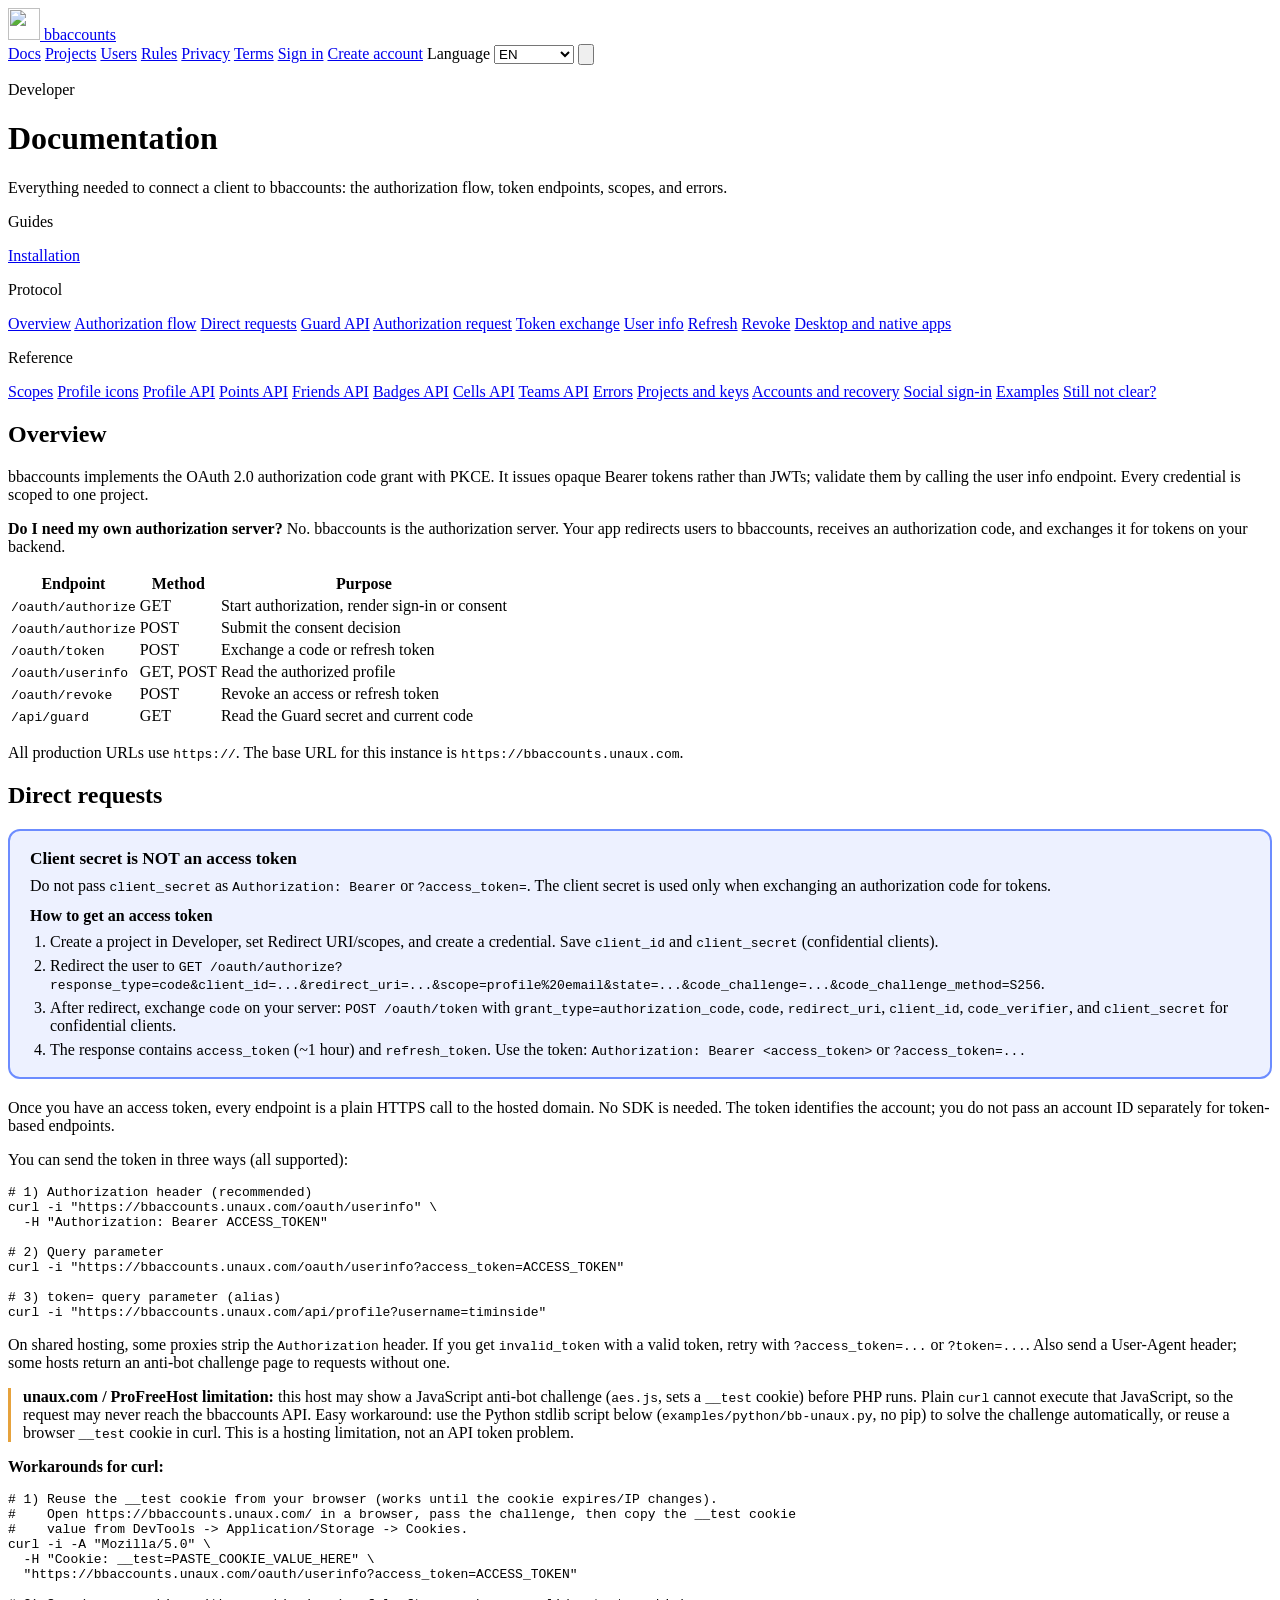
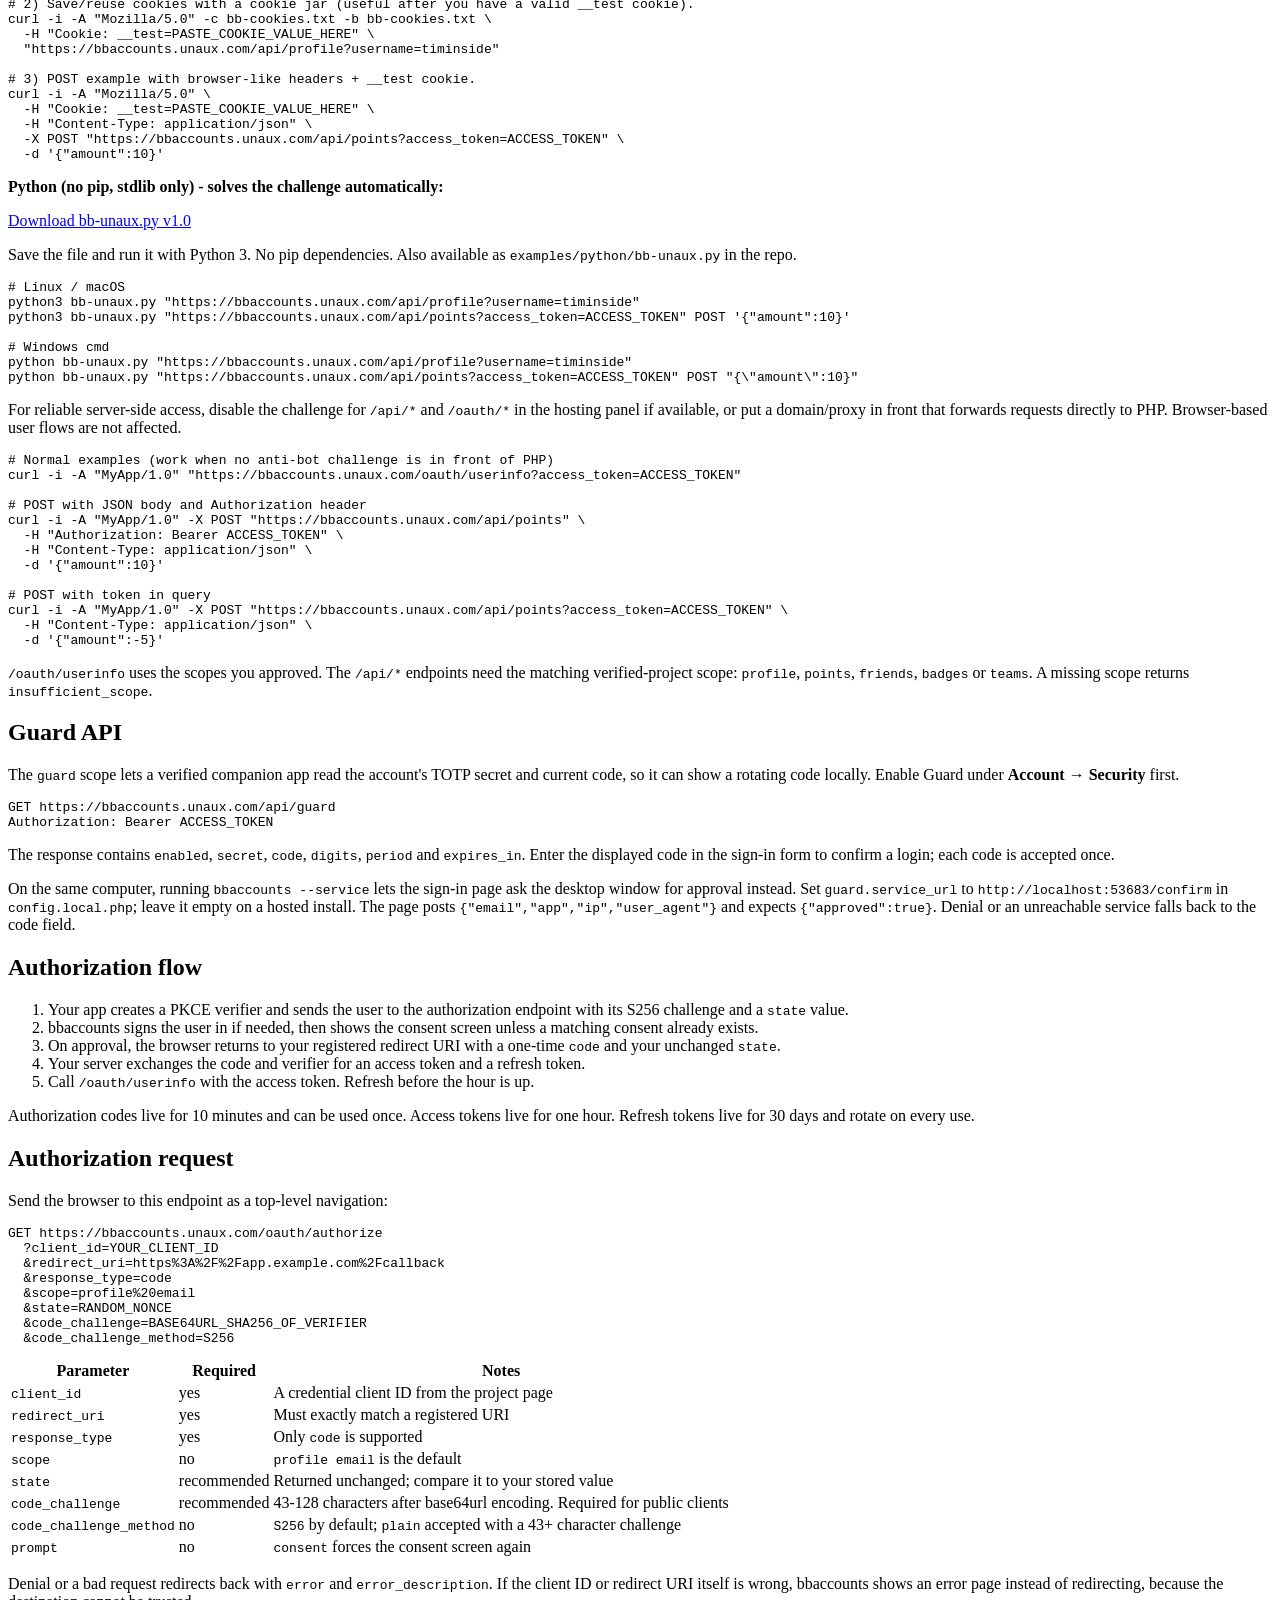
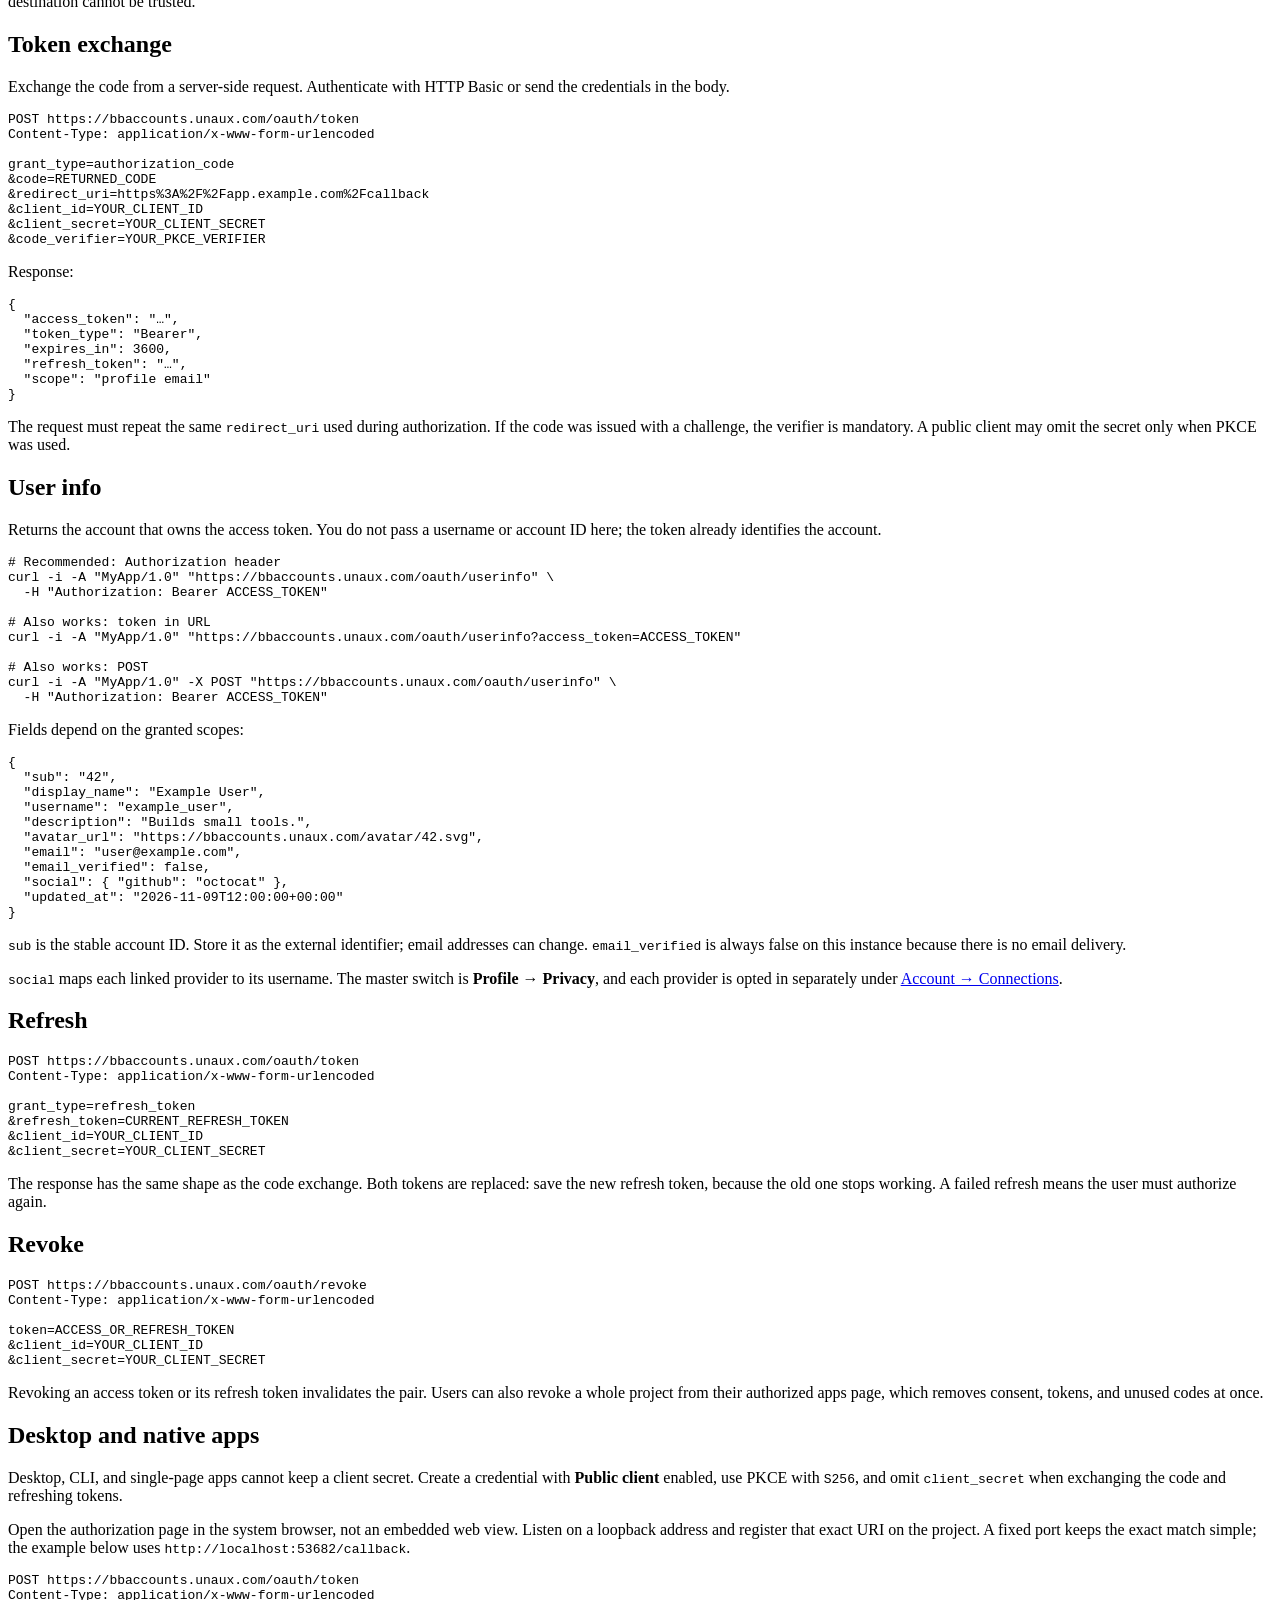
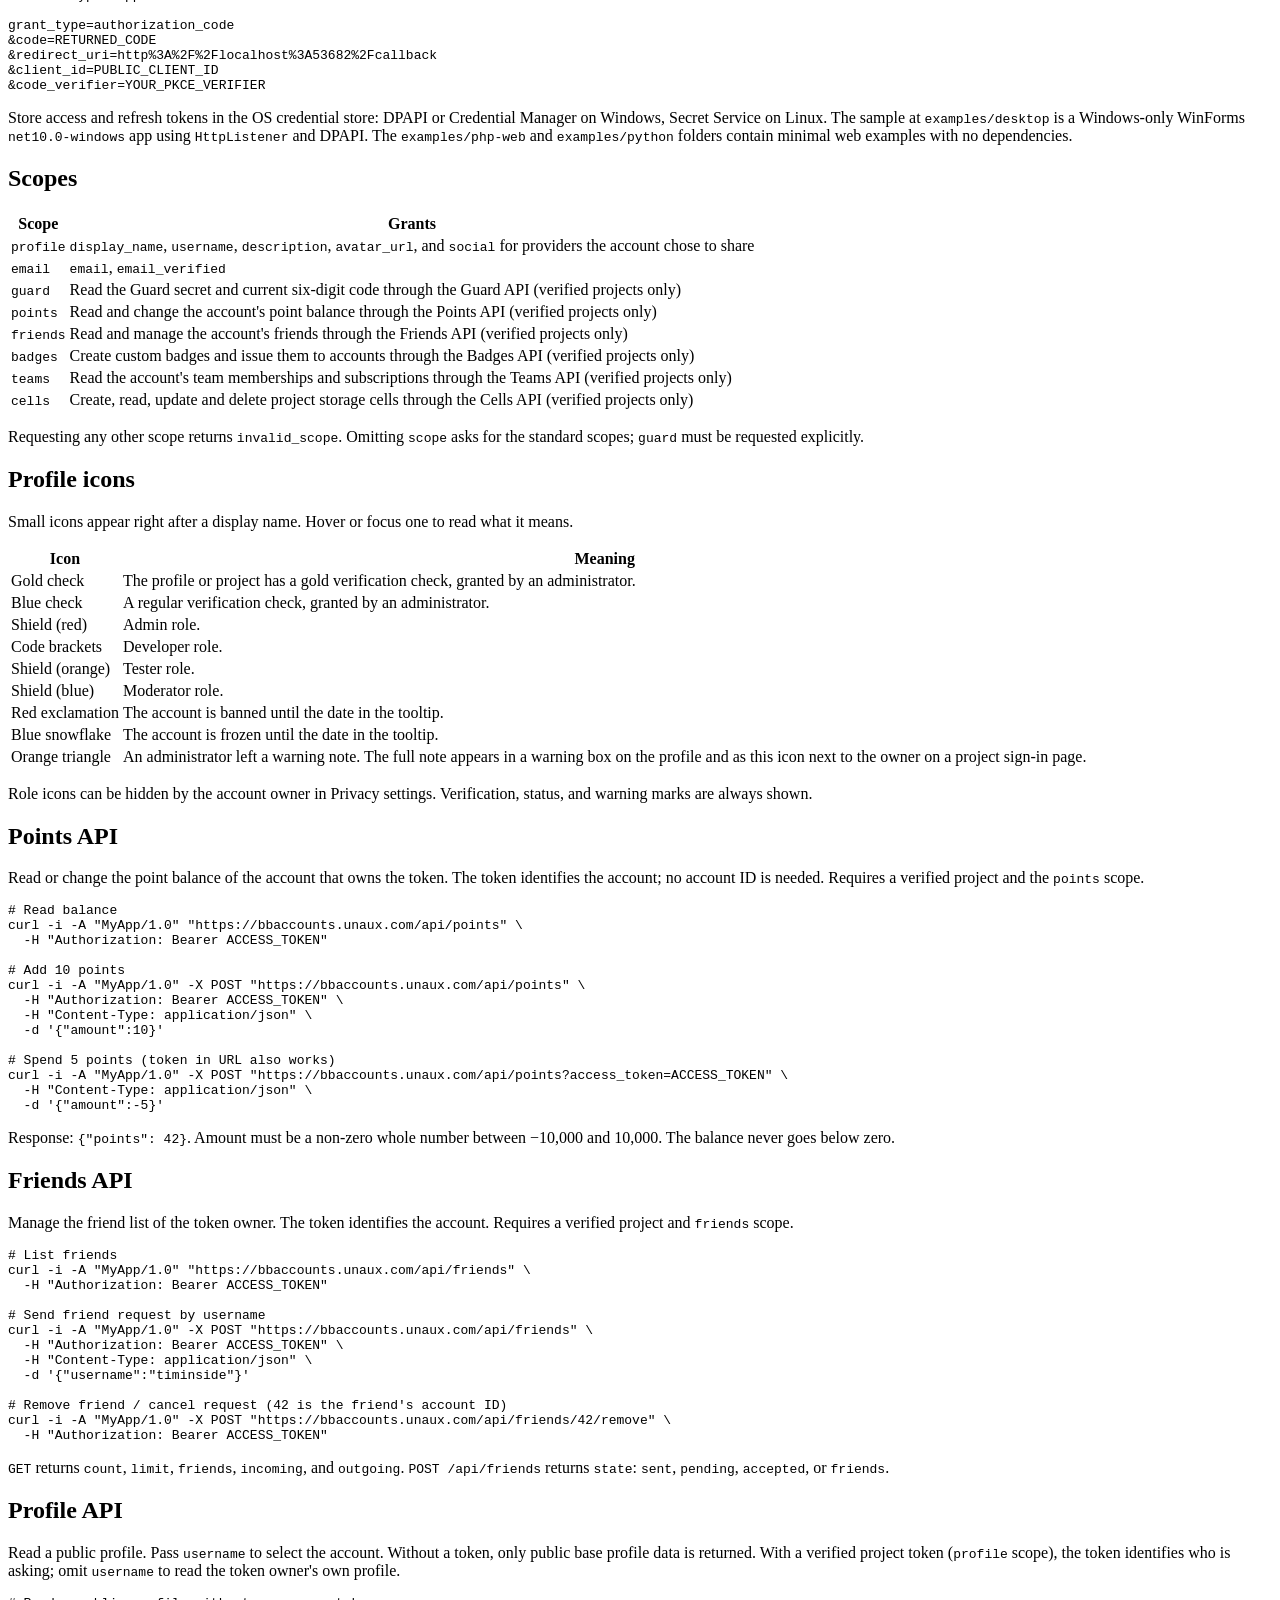
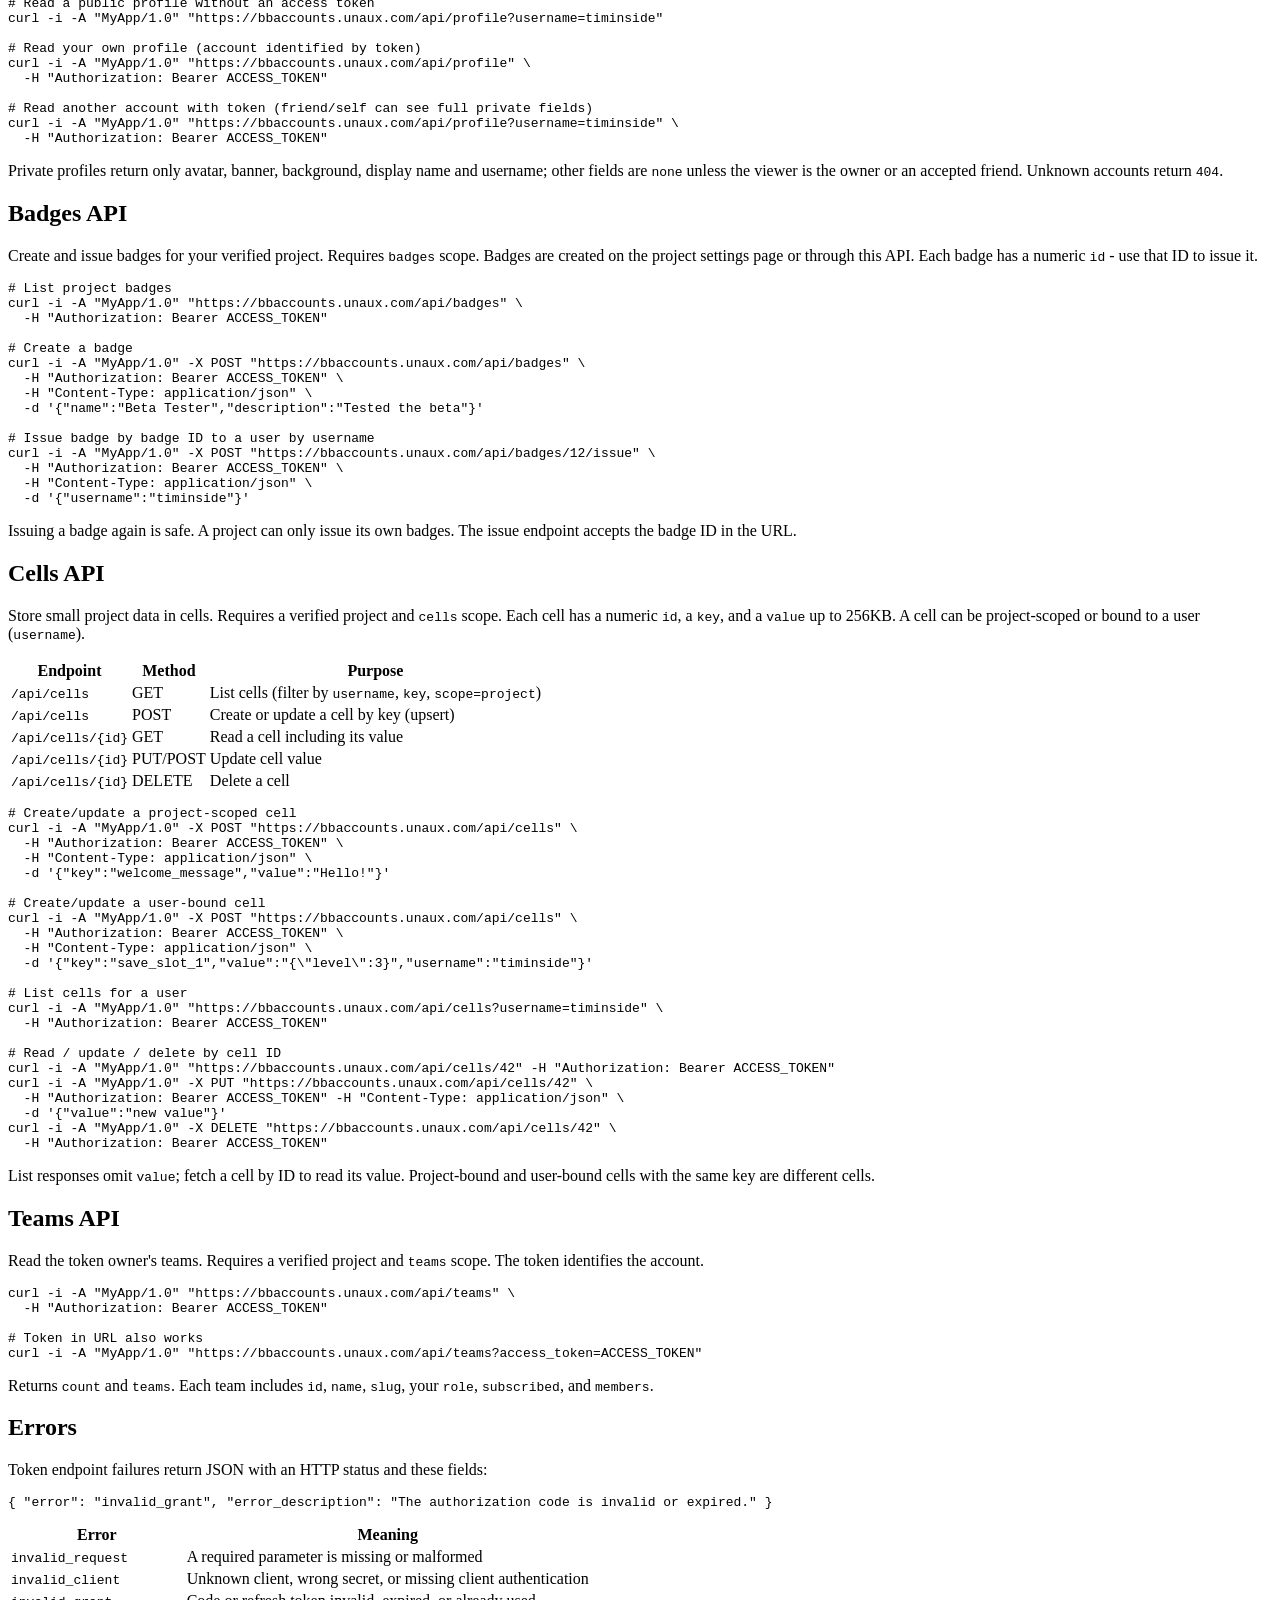
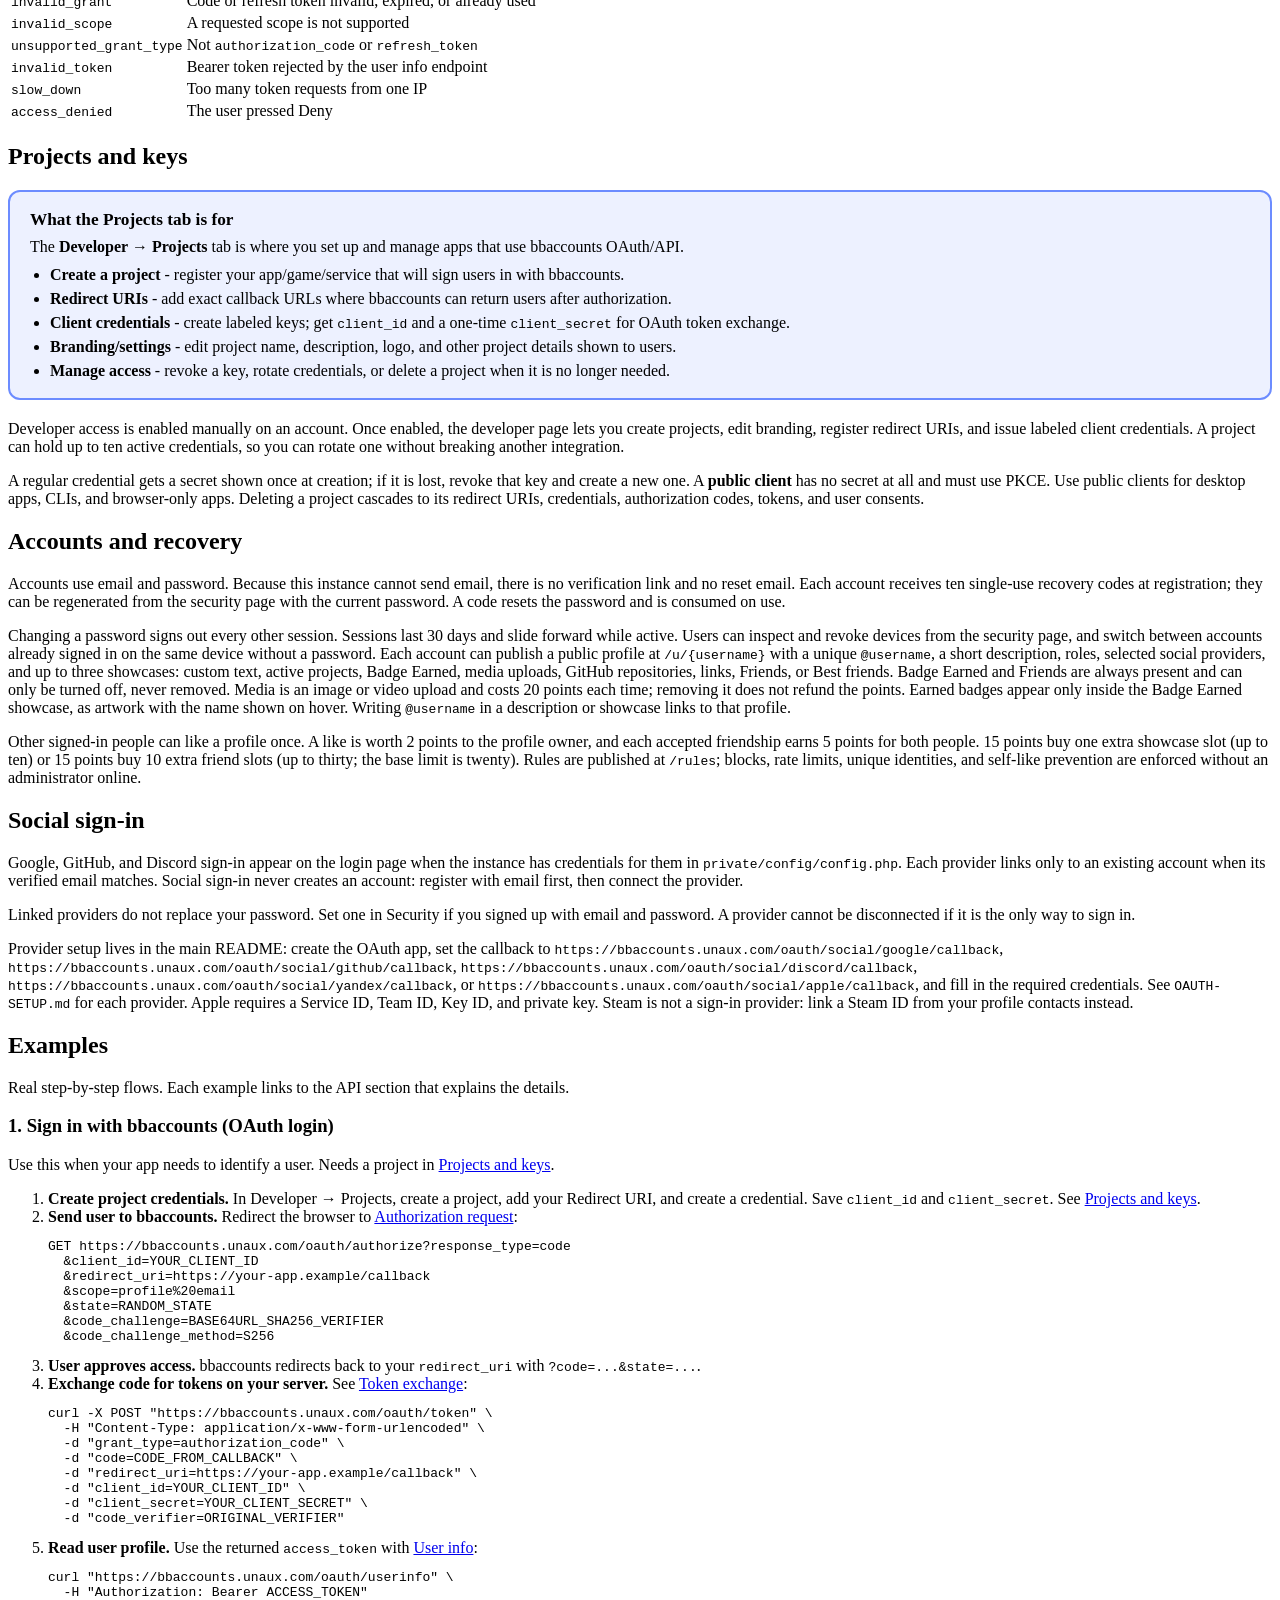
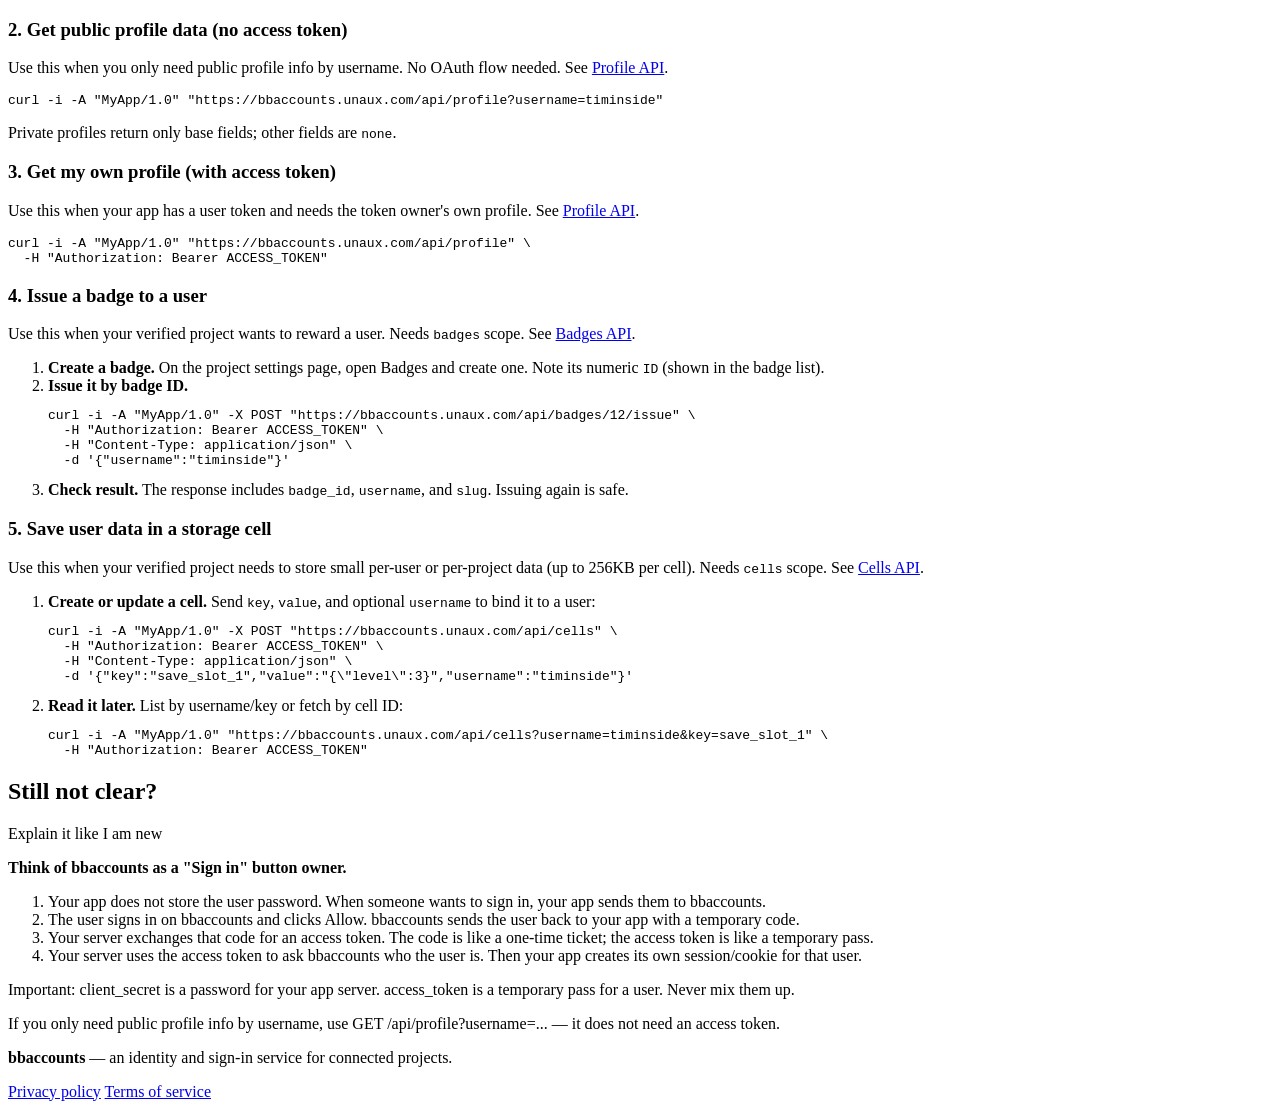
==== docs/index.html @ 58692833 "Add files via upload" ====
<!doctype html>
<html lang="en" data-theme="auto">
<head>
    <meta charset="utf-8">
    <meta name="viewport" content="width=device-width, initial-scale=1">
    <meta name="color-scheme" content="dark light">
    <meta name="theme-color" content="#0a0c10">
    <title>Developer docs · bbaccounts</title>
    <script src="assets/js/theme.js?v=2.0.17"></script>
    <link rel="stylesheet" href="assets/css/app.css?v=2.0.17">
    <link rel="icon" href="assets/img/icon.svg?v=2.0.17" type="image/svg+xml">
    <link rel="shortcut icon" href="assets/img/icon.png?v=2.0.17" type="image/png">
    <link rel="apple-touch-icon" href="assets/img/icon.png?v=2.0.17">
</head>
<body class="site-body" data-leave-warning="https://bbaccounts.unaux.com/leave" data-trusted-sites='["bbaccounts.unaux.com"]' data-app-version="2.0.17">
<header class="site-header">
    <a class="brand" href="../index.html">
        <img class="brand-mark" src="assets/img/icon.svg?v=2.0.17" alt="" width="32" height="32">
        <span class="brand-name">bbaccounts</span>
    </a>
    <nav class="site-nav" aria-label="Site">
        <a href="docs.html">Docs</a>
        <a href="https://bbaccounts.unaux.com/p">Projects</a>
        <a href="https://bbaccounts.unaux.com/u">Users</a>
        <a href="../rules.html">Rules</a>
        <a href="../privacy.html">Privacy</a>
        <a href="../terms.html">Terms</a>
                <a href="https://bbaccounts.unaux.com/login">Sign in</a>
        <a class="btn btn-sm btn-primary" href="https://bbaccounts.unaux.com/register">Create account</a>
                                <label class="lang-select-wrap" title="Language">
            <span class="sr-only">Language</span>
            <select class="lang-select" onchange="if(this.value)location.href=this.value">
                <option value="docs.html"  selected>EN</option>
                <option value="docs.ru.html"  >RU · Beta</option>
            </select>
        </label>
                        <button class="icon-btn" type="button" data-theme-toggle aria-label="Change theme" title="Change theme">
            <svg class="icon-sun" viewBox="0 0 24 24" fill="none" stroke="currentColor" stroke-width="1.8" stroke-linecap="round" stroke-linejoin="round" aria-hidden="true"><circle cx="12" cy="12" r="4"/><path d="M12 2v2"/><path d="M12 20v2"/><path d="m4.9 4.9 1.4 1.4"/><path d="m17.7 17.7 1.4 1.4"/><path d="M2 12h2"/><path d="M20 12h2"/><path d="m4.9 19.1 1.4-1.4"/><path d="m17.7 6.3 1.4-1.4"/></svg><svg class="icon-moon" viewBox="0 0 24 24" fill="none" stroke="currentColor" stroke-width="1.8" stroke-linecap="round" stroke-linejoin="round" aria-hidden="true"><path d="M12 3a6 6 0 0 0 9 9 9 9 0 1 1-9-9Z"/></svg>        </button>
            </nav>
</header>


<main class="site-main">
        <div class="page-head">
    <div>
        <p class="mono-label">Developer</p>
        <h1>Documentation</h1>
        <p class="page-sub">Everything needed to connect a client to bbaccounts: the authorization flow, token endpoints, scopes, and errors.</p>
    </div>
</div>

<div class="docs-layout">
    <nav class="docs-nav" aria-label="Documentation">
        <p class="mono-label">Guides</p>
        <a href="docs-installation.html">Installation</a>
        <p class="mono-label">Protocol</p>
        <a href="#overview">Overview</a>
        <a href="#flow">Authorization flow</a>
        <a href="#direct">Direct requests</a>
        <a href="#guard-api">Guard API</a>
        <a href="#authorize">Authorization request</a>
        <a href="#token">Token exchange</a>
        <a href="#userinfo">User info</a>
        <a href="#refresh">Refresh</a>
        <a href="#revoke">Revoke</a>
        <a href="#native">Desktop and native apps</a>
        <p class="mono-label">Reference</p>
        <a href="#scopes">Scopes</a>
        <a href="#icons">Profile icons</a>
        <a href="#profile-api">Profile API</a>
        <a href="#points-api">Points API</a>
        <a href="#friends-api">Friends API</a>
        <a href="#badges-api">Badges API</a>
        <a href="#cells-api">Cells API</a>
        <a href="#teams-api">Teams API</a>
        <a href="#errors">Errors</a>
        <a href="#projects">Projects and keys</a>
        <a href="#accounts">Accounts and recovery</a>
        <a href="#social">Social sign-in</a>
        <a href="#examples">Examples</a>
        <a href="#still-not-clear">Still not clear?</a>
    </nav>

    <div class="docs-body">
        <section id="overview">
            <h2>Overview</h2>
            <p>bbaccounts implements the OAuth 2.0 authorization code grant with PKCE. It issues opaque Bearer tokens rather than JWTs; validate them by calling the user info endpoint. Every credential is scoped to one project.</p>
            <p class="callout">
                <strong>Do I need my own authorization server?</strong> No. bbaccounts is the authorization server. Your app redirects users to bbaccounts, receives an authorization code, and exchanges it for tokens on your backend.            </p>
            <div class="table-wrap">
                <table>
                    <thead><tr><th>Endpoint</th><th>Method</th><th>Purpose</th></tr></thead>
                    <tbody>
                        <tr><td><code>/oauth/authorize</code></td><td>GET</td><td>Start authorization, render sign-in or consent</td></tr>
                        <tr><td><code>/oauth/authorize</code></td><td>POST</td><td>Submit the consent decision</td></tr>
                        <tr><td><code>/oauth/token</code></td><td>POST</td><td>Exchange a code or refresh token</td></tr>
                        <tr><td><code>/oauth/userinfo</code></td><td>GET, POST</td><td>Read the authorized profile</td></tr>
                        <tr><td><code>/oauth/revoke</code></td><td>POST</td><td>Revoke an access or refresh token</td></tr>
                        <tr><td><code>/api/guard</code></td><td>GET</td><td>Read the Guard secret and current code</td></tr>
                    </tbody>
                </table>
            </div>
            <p>All production URLs use <code>https://</code>. The base URL for this instance is <code>https://bbaccounts.unaux.com</code>.</p>
        </section>

        <section id="direct">
            <h2>Direct requests</h2>
            <div style="border:2px solid var(--accent,#6c8cff);background:color-mix(in srgb,var(--accent,#6c8cff) 12%,transparent);border-radius:12px;padding:18px 20px;margin:16px 0 20px;overflow-wrap:anywhere;word-break:break-word">
                <p style="margin:0 0 8px;font-weight:700;font-size:1.08rem">Client secret is NOT an access token</p>
                <p style="margin:0 0 12px">Do not pass <code>client_secret</code> as <code>Authorization: Bearer</code> or <code>?access_token=</code>. The client secret is used only when exchanging an authorization code for tokens.</p>
                <p style="margin:0 0 8px;font-weight:600">How to get an access token</p>
                <ol style="margin:0;padding-left:20px;display:grid;gap:6px">
                    <li>Create a project in Developer, set Redirect URI/scopes, and create a credential. Save <code>client_id</code> and <code>client_secret</code> (confidential clients).</li>
                    <li>Redirect the user to <code>GET /oauth/authorize?response_type=code&amp;client_id=...&amp;redirect_uri=...&amp;scope=profile%20email&amp;state=...&amp;code_challenge=...&amp;code_challenge_method=S256</code>.</li>
                    <li>After redirect, exchange <code>code</code> on your server: <code>POST /oauth/token</code> with <code>grant_type=authorization_code</code>, <code>code</code>, <code>redirect_uri</code>, <code>client_id</code>, <code>code_verifier</code>, and <code>client_secret</code> for confidential clients.</li>
                    <li>The response contains <code>access_token</code> (~1 hour) and <code>refresh_token</code>. Use the token: <code>Authorization: Bearer &lt;access_token&gt;</code> or <code>?access_token=...</code></li>
                </ol>
            </div>
            <p>Once you have an access token, every endpoint is a plain HTTPS call to the hosted domain. No SDK is needed. The token identifies the account; you do not pass an account ID separately for token-based endpoints.</p>
            <p>You can send the token in three ways (all supported):</p>
            <div class="code-block">
                <pre><code># 1) Authorization header (recommended)
curl -i "https://bbaccounts.unaux.com/oauth/userinfo" \
  -H "Authorization: Bearer ACCESS_TOKEN"

# 2) Query parameter
curl -i "https://bbaccounts.unaux.com/oauth/userinfo?access_token=ACCESS_TOKEN"

# 3) token= query parameter (alias)
curl -i "https://bbaccounts.unaux.com/api/profile?username=timinside"</code></pre>
            </div>
            <p>On shared hosting, some proxies strip the <code>Authorization</code> header. If you get <code>invalid_token</code> with a valid token, retry with <code>?access_token=...</code> or <code>?token=...</code>. Also send a User-Agent header; some hosts return an anti-bot challenge page to requests without one.</p>
            <p class="field-hint" style="border-left:3px solid var(--warn,#e6a23c);padding-left:12px;margin-top:12px">
                <strong>unaux.com / ProFreeHost limitation:</strong> this host may show a JavaScript anti-bot challenge (<code>aes.js</code>, sets a <code>__test</code> cookie) before PHP runs. Plain <code>curl</code> cannot execute that JavaScript, so the request may never reach the bbaccounts API. Easy workaround: use the Python stdlib script below (<code>examples/python/bb-unaux.py</code>, no pip) to solve the challenge automatically, or reuse a browser <code>__test</code> cookie in curl. This is a hosting limitation, not an API token problem.            </p>
            <p><strong>Workarounds for curl:</strong></p>
            <div class="code-block">
                <pre><code># 1) Reuse the __test cookie from your browser (works until the cookie expires/IP changes).
#    Open https://bbaccounts.unaux.com/ in a browser, pass the challenge, then copy the __test cookie
#    value from DevTools -> Application/Storage -> Cookies.
curl -i -A "Mozilla/5.0" \
  -H "Cookie: __test=PASTE_COOKIE_VALUE_HERE" \
  "https://bbaccounts.unaux.com/oauth/userinfo?access_token=ACCESS_TOKEN"

# 2) Save/reuse cookies with a cookie jar (useful after you have a valid __test cookie).
curl -i -A "Mozilla/5.0" -c bb-cookies.txt -b bb-cookies.txt \
  -H "Cookie: __test=PASTE_COOKIE_VALUE_HERE" \
  "https://bbaccounts.unaux.com/api/profile?username=timinside"

# 3) POST example with browser-like headers + __test cookie.
curl -i -A "Mozilla/5.0" \
  -H "Cookie: __test=PASTE_COOKIE_VALUE_HERE" \
  -H "Content-Type: application/json" \
  -X POST "https://bbaccounts.unaux.com/api/points?access_token=ACCESS_TOKEN" \
  -d '{"amount":10}'</code></pre>
            </div>
            <p><strong>Python (no pip, stdlib only) - solves the challenge automatically:</strong></p>
            <p>
                <a class="btn btn-secondary" href="https://timinside.github.io/bbaccounts/downloads/bb-unaux.py" download="bb-unaux.py">Download bb-unaux.py v1.0</a>
            </p>
            <p class="field-hint">Save the file and run it with Python 3. No pip dependencies. Also available as <code>examples/python/bb-unaux.py</code> in the repo.</p>
            <div class="code-block">
                <pre><code># Linux / macOS
python3 bb-unaux.py "https://bbaccounts.unaux.com/api/profile?username=timinside"
python3 bb-unaux.py "https://bbaccounts.unaux.com/api/points?access_token=ACCESS_TOKEN" POST '{"amount":10}'

# Windows cmd
python bb-unaux.py "https://bbaccounts.unaux.com/api/profile?username=timinside"
python bb-unaux.py "https://bbaccounts.unaux.com/api/points?access_token=ACCESS_TOKEN" POST "{\"amount\":10}"</code></pre>
            </div>
            <p>For reliable server-side access, disable the challenge for <code>/api/*</code> and <code>/oauth/*</code> in the hosting panel if available, or put a domain/proxy in front that forwards requests directly to PHP. Browser-based user flows are not affected.</p>
            <div class="code-block">
                <pre><code># Normal examples (work when no anti-bot challenge is in front of PHP)
curl -i -A "MyApp/1.0" "https://bbaccounts.unaux.com/oauth/userinfo?access_token=ACCESS_TOKEN"

# POST with JSON body and Authorization header
curl -i -A "MyApp/1.0" -X POST "https://bbaccounts.unaux.com/api/points" \
  -H "Authorization: Bearer ACCESS_TOKEN" \
  -H "Content-Type: application/json" \
  -d '{"amount":10}'

# POST with token in query
curl -i -A "MyApp/1.0" -X POST "https://bbaccounts.unaux.com/api/points?access_token=ACCESS_TOKEN" \
  -H "Content-Type: application/json" \
  -d '{"amount":-5}'</code></pre>
            </div>
            <p><code>/oauth/userinfo</code> uses the scopes you approved. The <code>/api/*</code> endpoints need the matching verified-project scope: <code>profile</code>, <code>points</code>, <code>friends</code>, <code>badges</code> or <code>teams</code>. A missing scope returns <code>insufficient_scope</code>.</p>
        </section>

        <section id="guard-api">
            <h2>Guard API</h2>
            <p>The <code>guard</code> scope lets a verified companion app read the account's TOTP secret and current code, so it can show a rotating code locally. Enable Guard under <strong>Account → Security</strong> first.</p>
            <div class="code-block">
                <pre><code>GET https://bbaccounts.unaux.com/api/guard
Authorization: Bearer ACCESS_TOKEN</code></pre>
            </div>
            <p>The response contains <code>enabled</code>, <code>secret</code>, <code>code</code>, <code>digits</code>, <code>period</code> and <code>expires_in</code>. Enter the displayed code in the sign-in form to confirm a login; each code is accepted once.</p>
            <p>On the same computer, running <code>bbaccounts --service</code> lets the sign-in page ask the desktop window for approval instead. Set <code>guard.service_url</code> to <code>http://localhost:53683/confirm</code> in <code>config.local.php</code>; leave it empty on a hosted install. The page posts <code>{"email","app","ip","user_agent"}</code> and expects <code>{"approved":true}</code>. Denial or an unreachable service falls back to the code field.</p>
        </section>

        <section id="flow">
            <h2>Authorization flow</h2>
            <ol>
                <li>Your app creates a PKCE verifier and sends the user to the authorization endpoint with its S256 challenge and a <code>state</code> value.</li>
                <li>bbaccounts signs the user in if needed, then shows the consent screen unless a matching consent already exists.</li>
                <li>On approval, the browser returns to your registered redirect URI with a one-time <code>code</code> and your unchanged <code>state</code>.</li>
                <li>Your server exchanges the code and verifier for an access token and a refresh token.</li>
                <li>Call <code>/oauth/userinfo</code> with the access token. Refresh before the hour is up.</li>
            </ol>
            <p>Authorization codes live for 10 minutes and can be used once. Access tokens live for one hour. Refresh tokens live for 30 days and rotate on every use.</p>
        </section>

        <section id="authorize">
            <h2>Authorization request</h2>
            <p>Send the browser to this endpoint as a top-level navigation:</p>
            <div class="code-block">
                <pre><code>GET https://bbaccounts.unaux.com/oauth/authorize
  ?client_id=YOUR_CLIENT_ID
  &amp;redirect_uri=https%3A%2F%2Fapp.example.com%2Fcallback
  &amp;response_type=code
  &amp;scope=profile%20email
  &amp;state=RANDOM_NONCE
  &amp;code_challenge=BASE64URL_SHA256_OF_VERIFIER
  &amp;code_challenge_method=S256</code></pre>
            </div>
            <div class="table-wrap">
                <table>
                    <thead><tr><th>Parameter</th><th>Required</th><th>Notes</th></tr></thead>
                    <tbody>
                        <tr><td><code>client_id</code></td><td>yes</td><td>A credential client ID from the project page</td></tr>
                        <tr><td><code>redirect_uri</code></td><td>yes</td><td>Must exactly match a registered URI</td></tr>
                        <tr><td><code>response_type</code></td><td>yes</td><td>Only <code>code</code> is supported</td></tr>
                        <tr><td><code>scope</code></td><td>no</td><td><code>profile email</code> is the default</td></tr>
                        <tr><td><code>state</code></td><td>recommended</td><td>Returned unchanged; compare it to your stored value</td></tr>
                        <tr><td><code>code_challenge</code></td><td>recommended</td><td>43-128 characters after base64url encoding. Required for public clients</td></tr>
                        <tr><td><code>code_challenge_method</code></td><td>no</td><td><code>S256</code> by default; <code>plain</code> accepted with a 43+ character challenge</td></tr>
                        <tr><td><code>prompt</code></td><td>no</td><td><code>consent</code> forces the consent screen again</td></tr>
                    </tbody>
                </table>
            </div>
            <p>Denial or a bad request redirects back with <code>error</code> and <code>error_description</code>. If the client ID or redirect URI itself is wrong, bbaccounts shows an error page instead of redirecting, because the destination cannot be trusted.</p>
        </section>

        <section id="token">
            <h2>Token exchange</h2>
            <p>Exchange the code from a server-side request. Authenticate with HTTP Basic or send the credentials in the body.</p>
            <div class="code-block">
                <pre><code>POST https://bbaccounts.unaux.com/oauth/token
Content-Type: application/x-www-form-urlencoded

grant_type=authorization_code
&amp;code=RETURNED_CODE
&amp;redirect_uri=https%3A%2F%2Fapp.example.com%2Fcallback
&amp;client_id=YOUR_CLIENT_ID
&amp;client_secret=YOUR_CLIENT_SECRET
&amp;code_verifier=YOUR_PKCE_VERIFIER</code></pre>
            </div>
            <p>Response:</p>
            <div class="code-block">
                <pre><code>{
  "access_token": "…",
  "token_type": "Bearer",
  "expires_in": 3600,
  "refresh_token": "…",
  "scope": "profile email"
}</code></pre>
            </div>
            <p>The request must repeat the same <code>redirect_uri</code> used during authorization. If the code was issued with a challenge, the verifier is mandatory. A public client may omit the secret only when PKCE was used.</p>
        </section>

        <section id="userinfo">
            <h2>User info</h2>
            <p>
                Returns the account that owns the access token. You do not pass a username or account ID here; the token already identifies the account.
            </p>
            <div class="code-block">
                <pre><code># Recommended: Authorization header
curl -i -A "MyApp/1.0" "https://bbaccounts.unaux.com/oauth/userinfo" \
  -H "Authorization: Bearer ACCESS_TOKEN"

# Also works: token in URL
curl -i -A "MyApp/1.0" "https://bbaccounts.unaux.com/oauth/userinfo?access_token=ACCESS_TOKEN"

# Also works: POST
curl -i -A "MyApp/1.0" -X POST "https://bbaccounts.unaux.com/oauth/userinfo" \
  -H "Authorization: Bearer ACCESS_TOKEN"</code></pre>
            </div>
            <p>Fields depend on the granted scopes:</p>
            <div class="code-block">
                <pre><code>{
  "sub": "42",
  "display_name": "Example User",
  "username": "example_user",
  "description": "Builds small tools.",
  "avatar_url": "https://bbaccounts.unaux.com/avatar/42.svg",
  "email": "user@example.com",
  "email_verified": false,
  "social": { "github": "octocat" },
  "updated_at": "2026-11-09T12:00:00+00:00"
}</code></pre>
            </div>
            <p><code>sub</code> is the stable account ID. Store it as the external identifier; email addresses can change. <code>email_verified</code> is always false on this instance because there is no email delivery.</p>
            <p><code>social</code> maps each linked provider to its username. The master switch is <strong>Profile → Privacy</strong>, and each provider is opted in separately under <a href="https://bbaccounts.unaux.com/account/connections?tab=social">Account → Connections</a>.</p>
        </section>

        <section id="refresh">
            <h2>Refresh</h2>
            <div class="code-block">
                <pre><code>POST https://bbaccounts.unaux.com/oauth/token
Content-Type: application/x-www-form-urlencoded

grant_type=refresh_token
&amp;refresh_token=CURRENT_REFRESH_TOKEN
&amp;client_id=YOUR_CLIENT_ID
&amp;client_secret=YOUR_CLIENT_SECRET</code></pre>
            </div>
            <p>The response has the same shape as the code exchange. Both tokens are replaced: save the new refresh token, because the old one stops working. A failed refresh means the user must authorize again.</p>
        </section>

        <section id="revoke">
            <h2>Revoke</h2>
            <div class="code-block">
                <pre><code>POST https://bbaccounts.unaux.com/oauth/revoke
Content-Type: application/x-www-form-urlencoded

token=ACCESS_OR_REFRESH_TOKEN
&amp;client_id=YOUR_CLIENT_ID
&amp;client_secret=YOUR_CLIENT_SECRET</code></pre>
            </div>
            <p>Revoking an access token or its refresh token invalidates the pair. Users can also revoke a whole project from their authorized apps page, which removes consent, tokens, and unused codes at once.</p>
        </section>

        <section id="native">
            <h2>Desktop and native apps</h2>
            <p>Desktop, CLI, and single-page apps cannot keep a client secret. Create a credential with <strong>Public client</strong> enabled, use PKCE with <code>S256</code>, and omit <code>client_secret</code> when exchanging the code and refreshing tokens.</p>
            <p>Open the authorization page in the system browser, not an embedded web view. Listen on a loopback address and register that exact URI on the project. A fixed port keeps the exact match simple; the example below uses <code>http://localhost:53682/callback</code>.</p>
            <div class="code-block">
                <pre><code>POST https://bbaccounts.unaux.com/oauth/token
Content-Type: application/x-www-form-urlencoded

grant_type=authorization_code
&amp;code=RETURNED_CODE
&amp;redirect_uri=http%3A%2F%2Flocalhost%3A53682%2Fcallback
&amp;client_id=PUBLIC_CLIENT_ID
&amp;code_verifier=YOUR_PKCE_VERIFIER</code></pre>
            </div>
            <p>Store access and refresh tokens in the OS credential store: DPAPI or Credential Manager on Windows, Secret Service on Linux. The sample at <code>examples/desktop</code> is a Windows-only WinForms <code>net10.0-windows</code> app using <code>HttpListener</code> and DPAPI. The <code>examples/php-web</code> and <code>examples/python</code> folders contain minimal web examples with no dependencies.</p>
        </section>

        <section id="scopes">
            <h2>Scopes</h2>
            <div class="table-wrap">
                <table>
                    <thead><tr><th>Scope</th><th>Grants</th></tr></thead>
                    <tbody>
                        <tr><td><code>profile</code></td><td><code>display_name</code>, <code>username</code>, <code>description</code>, <code>avatar_url</code>, and <code>social</code> for providers the account chose to share</td></tr>
                        <tr><td><code>email</code></td><td><code>email</code>, <code>email_verified</code></td></tr>
                        <tr><td><code>guard</code></td><td>Read the Guard secret and current six-digit code through the Guard API (verified projects only)</td></tr>
                        <tr><td><code>points</code></td><td>Read and change the account&#039;s point balance through the Points API (verified projects only)</td></tr>
                        <tr><td><code>friends</code></td><td>Read and manage the account&#039;s friends through the Friends API (verified projects only)</td></tr>
                        <tr><td><code>badges</code></td><td>Create custom badges and issue them to accounts through the Badges API (verified projects only)</td></tr>
                        <tr><td><code>teams</code></td><td>Read the account&#039;s team memberships and subscriptions through the Teams API (verified projects only)</td></tr>
                        <tr><td><code>cells</code></td><td>Create, read, update and delete project storage cells through the Cells API (verified projects only)</td></tr>
                    </tbody>
                </table>
            </div>
            <p>Requesting any other scope returns <code>invalid_scope</code>. Omitting <code>scope</code> asks for the standard scopes; <code>guard</code> must be requested explicitly.</p>
        </section>

        <section id="icons">
            <h2>Profile icons</h2>
            <p>Small icons appear right after a display name. Hover or focus one to read what it means.</p>
            <div class="table-wrap">
                <table>
                    <thead><tr><th>Icon</th><th>Meaning</th></tr></thead>
                    <tbody>
                        <tr><td>Gold check</td><td>The profile or project has a gold verification check, granted by an administrator.</td></tr>
                        <tr><td>Blue check</td><td>A regular verification check, granted by an administrator.</td></tr>
                        <tr><td>Shield (red)</td><td>Admin role.</td></tr>
                        <tr><td>Code brackets</td><td>Developer role.</td></tr>
                        <tr><td>Shield (orange)</td><td>Tester role.</td></tr>
                        <tr><td>Shield (blue)</td><td>Moderator role.</td></tr>
                        <tr><td>Red exclamation</td><td>The account is banned until the date in the tooltip.</td></tr>
                        <tr><td>Blue snowflake</td><td>The account is frozen until the date in the tooltip.</td></tr>
                        <tr><td>Orange triangle</td><td>An administrator left a warning note. The full note appears in a warning box on the profile and as this icon next to the owner on a project sign-in page.</td></tr>
                    </tbody>
                </table>
            </div>
            <p>Role icons can be hidden by the account owner in Privacy settings. Verification, status, and warning marks are always shown.</p>
        </section>

        <section id="points-api">
            <h2>Points API</h2>
            <p>Read or change the point balance of the account that owns the token. The token identifies the account; no account ID is needed. Requires a verified project and the <code>points</code> scope.</p>
            <div class="code-block">
                <pre><code># Read balance
curl -i -A "MyApp/1.0" "https://bbaccounts.unaux.com/api/points" \
  -H "Authorization: Bearer ACCESS_TOKEN"

# Add 10 points
curl -i -A "MyApp/1.0" -X POST "https://bbaccounts.unaux.com/api/points" \
  -H "Authorization: Bearer ACCESS_TOKEN" \
  -H "Content-Type: application/json" \
  -d '{"amount":10}'

# Spend 5 points (token in URL also works)
curl -i -A "MyApp/1.0" -X POST "https://bbaccounts.unaux.com/api/points?access_token=ACCESS_TOKEN" \
  -H "Content-Type: application/json" \
  -d '{"amount":-5}'</code></pre>
            </div>
            <p>
                Response: <code>{"points": 42}</code>. Amount must be a non-zero whole number between −10,000 and 10,000. The balance never goes below zero.            </p>
        </section>

        <section id="friends-api">
            <h2>Friends API</h2>
            <p>Manage the friend list of the token owner. The token identifies the account. Requires a verified project and <code>friends</code> scope.</p>
            <div class="code-block">
                <pre><code># List friends
curl -i -A "MyApp/1.0" "https://bbaccounts.unaux.com/api/friends" \
  -H "Authorization: Bearer ACCESS_TOKEN"

# Send friend request by username
curl -i -A "MyApp/1.0" -X POST "https://bbaccounts.unaux.com/api/friends" \
  -H "Authorization: Bearer ACCESS_TOKEN" \
  -H "Content-Type: application/json" \
  -d '{"username":"timinside"}'

# Remove friend / cancel request (42 is the friend's account ID)
curl -i -A "MyApp/1.0" -X POST "https://bbaccounts.unaux.com/api/friends/42/remove" \
  -H "Authorization: Bearer ACCESS_TOKEN"</code></pre>
            </div>
            <p><code>GET</code> returns <code>count</code>, <code>limit</code>, <code>friends</code>, <code>incoming</code>, and <code>outgoing</code>. <code>POST /api/friends</code> returns <code>state</code>: <code>sent</code>, <code>pending</code>, <code>accepted</code>, or <code>friends</code>.</p>
        </section>

        <section id="profile-api">
            <h2>Profile API</h2>
            <p>Read a public profile. Pass <code>username</code> to select the account. Without a token, only public base profile data is returned. With a verified project token (<code>profile</code> scope), the token identifies who is asking; omit <code>username</code> to read the token owner's own profile.</p>
            <div class="code-block">
                <pre><code># Read a public profile without an access token
curl -i -A "MyApp/1.0" "https://bbaccounts.unaux.com/api/profile?username=timinside"

# Read your own profile (account identified by token)
curl -i -A "MyApp/1.0" "https://bbaccounts.unaux.com/api/profile" \
  -H "Authorization: Bearer ACCESS_TOKEN"

# Read another account with token (friend/self can see full private fields)
curl -i -A "MyApp/1.0" "https://bbaccounts.unaux.com/api/profile?username=timinside" \
  -H "Authorization: Bearer ACCESS_TOKEN"</code></pre>
            </div>
            <p>Private profiles return only avatar, banner, background, display name and username; other fields are <code>none</code> unless the viewer is the owner or an accepted friend. Unknown accounts return <code>404</code>.</p>
        </section>

        <section id="badges-api">
            <h2>Badges API</h2>
            <p>Create and issue badges for your verified project. Requires <code>badges</code> scope. Badges are created on the project settings page or through this API. Each badge has a numeric <code>id</code> - use that ID to issue it.</p>
            <div class="code-block">
                <pre><code># List project badges
curl -i -A "MyApp/1.0" "https://bbaccounts.unaux.com/api/badges" \
  -H "Authorization: Bearer ACCESS_TOKEN"

# Create a badge
curl -i -A "MyApp/1.0" -X POST "https://bbaccounts.unaux.com/api/badges" \
  -H "Authorization: Bearer ACCESS_TOKEN" \
  -H "Content-Type: application/json" \
  -d '{"name":"Beta Tester","description":"Tested the beta"}'

# Issue badge by badge ID to a user by username
curl -i -A "MyApp/1.0" -X POST "https://bbaccounts.unaux.com/api/badges/12/issue" \
  -H "Authorization: Bearer ACCESS_TOKEN" \
  -H "Content-Type: application/json" \
  -d '{"username":"timinside"}'</code></pre>
            </div>
            <p>Issuing a badge again is safe. A project can only issue its own badges. The issue endpoint accepts the badge ID in the URL.</p>
        </section>

        <section id="cells-api">
            <h2>Cells API</h2>
            <p>Store small project data in cells. Requires a verified project and <code>cells</code> scope. Each cell has a numeric <code>id</code>, a <code>key</code>, and a <code>value</code> up to 256KB. A cell can be project-scoped or bound to a user (<code>username</code>).</p>
            <div class="table-wrap">
                <table>
                    <thead><tr><th>Endpoint</th><th>Method</th><th>Purpose</th></tr></thead>
                    <tbody>
                        <tr><td><code>/api/cells</code></td><td>GET</td><td>List cells (filter by <code>username</code>, <code>key</code>, <code>scope=project</code>)</td></tr>
                        <tr><td><code>/api/cells</code></td><td>POST</td><td>Create or update a cell by key (upsert)</td></tr>
                        <tr><td><code>/api/cells/{id}</code></td><td>GET</td><td>Read a cell including its value</td></tr>
                        <tr><td><code>/api/cells/{id}</code></td><td>PUT/POST</td><td>Update cell value</td></tr>
                        <tr><td><code>/api/cells/{id}</code></td><td>DELETE</td><td>Delete a cell</td></tr>
                    </tbody>
                </table>
            </div>
            <div class="code-block">
                <pre><code># Create/update a project-scoped cell
curl -i -A "MyApp/1.0" -X POST "https://bbaccounts.unaux.com/api/cells" \
  -H "Authorization: Bearer ACCESS_TOKEN" \
  -H "Content-Type: application/json" \
  -d '{"key":"welcome_message","value":"Hello!"}'

# Create/update a user-bound cell
curl -i -A "MyApp/1.0" -X POST "https://bbaccounts.unaux.com/api/cells" \
  -H "Authorization: Bearer ACCESS_TOKEN" \
  -H "Content-Type: application/json" \
  -d '{"key":"save_slot_1","value":"{\"level\":3}","username":"timinside"}'

# List cells for a user
curl -i -A "MyApp/1.0" "https://bbaccounts.unaux.com/api/cells?username=timinside" \
  -H "Authorization: Bearer ACCESS_TOKEN"

# Read / update / delete by cell ID
curl -i -A "MyApp/1.0" "https://bbaccounts.unaux.com/api/cells/42" -H "Authorization: Bearer ACCESS_TOKEN"
curl -i -A "MyApp/1.0" -X PUT "https://bbaccounts.unaux.com/api/cells/42" \
  -H "Authorization: Bearer ACCESS_TOKEN" -H "Content-Type: application/json" \
  -d '{"value":"new value"}'
curl -i -A "MyApp/1.0" -X DELETE "https://bbaccounts.unaux.com/api/cells/42" \
  -H "Authorization: Bearer ACCESS_TOKEN"</code></pre>
            </div>
            <p>List responses omit <code>value</code>; fetch a cell by ID to read its value. Project-bound and user-bound cells with the same key are different cells.</p>
        </section>

        <section id="teams-api">
            <h2>Teams API</h2>
            <p>Read the token owner's teams. Requires a verified project and <code>teams</code> scope. The token identifies the account.</p>
            <div class="code-block">
                <pre><code>curl -i -A "MyApp/1.0" "https://bbaccounts.unaux.com/api/teams" \
  -H "Authorization: Bearer ACCESS_TOKEN"

# Token in URL also works
curl -i -A "MyApp/1.0" "https://bbaccounts.unaux.com/api/teams?access_token=ACCESS_TOKEN"</code></pre>
            </div>
            <p>Returns <code>count</code> and <code>teams</code>. Each team includes <code>id</code>, <code>name</code>, <code>slug</code>, your <code>role</code>, <code>subscribed</code>, and <code>members</code>.</p>
        </section>

        <section id="errors">
            <h2>Errors</h2>
            <p>Token endpoint failures return JSON with an HTTP status and these fields:</p>
            <div class="code-block">
                <pre><code>{ "error": "invalid_grant", "error_description": "The authorization code is invalid or expired." }</code></pre>
            </div>
            <div class="table-wrap">
                <table>
                    <thead><tr><th>Error</th><th>Meaning</th></tr></thead>
                    <tbody>
                        <tr><td><code>invalid_request</code></td><td>A required parameter is missing or malformed</td></tr>
                        <tr><td><code>invalid_client</code></td><td>Unknown client, wrong secret, or missing client authentication</td></tr>
                        <tr><td><code>invalid_grant</code></td><td>Code or refresh token invalid, expired, or already used</td></tr>
                        <tr><td><code>invalid_scope</code></td><td>A requested scope is not supported</td></tr>
                        <tr><td><code>unsupported_grant_type</code></td><td>Not <code>authorization_code</code> or <code>refresh_token</code></td></tr>
                        <tr><td><code>invalid_token</code></td><td>Bearer token rejected by the user info endpoint</td></tr>
                        <tr><td><code>slow_down</code></td><td>Too many token requests from one IP</td></tr>
                        <tr><td><code>access_denied</code></td><td>The user pressed Deny</td></tr>
                    </tbody>
                </table>
            </div>
        </section>

        <section id="projects">
            <h2>Projects and keys</h2>
            <div style="border:2px solid var(--accent,#6c8cff);background:color-mix(in srgb,var(--accent,#6c8cff) 12%,transparent);border-radius:12px;padding:18px 20px;margin:16px 0 20px;overflow-wrap:anywhere;word-break:break-word">
                <p style="margin:0 0 8px;font-weight:700;font-size:1.08rem">What the Projects tab is for</p>
                <p style="margin:0 0 10px">The <strong>Developer → Projects</strong> tab is where you set up and manage apps that use bbaccounts OAuth/API.</p>
                <ul style="margin:0;padding-left:20px;display:grid;gap:6px">
                    <li><strong>Create a project</strong> - register your app/game/service that will sign users in with bbaccounts.</li>
                    <li><strong>Redirect URIs</strong> - add exact callback URLs where bbaccounts can return users after authorization.</li>
                    <li><strong>Client credentials</strong> - create labeled keys; get <code>client_id</code> and a one-time <code>client_secret</code> for OAuth token exchange.</li>
                    <li><strong>Branding/settings</strong> - edit project name, description, logo, and other project details shown to users.</li>
                    <li><strong>Manage access</strong> - revoke a key, rotate credentials, or delete a project when it is no longer needed.</li>
                </ul>
            </div>
            <p>Developer access is enabled manually on an account. Once enabled, the developer page lets you create projects, edit branding, register redirect URIs, and issue labeled client credentials. A project can hold up to ten active credentials, so you can rotate one without breaking another integration.</p>
            <p>A regular credential gets a secret shown once at creation; if it is lost, revoke that key and create a new one. A <strong>public client</strong> has no secret at all and must use PKCE. Use public clients for desktop apps, CLIs, and browser-only apps. Deleting a project cascades to its redirect URIs, credentials, authorization codes, tokens, and user consents.</p>
        </section>

        <section id="accounts">
            <h2>Accounts and recovery</h2>
            <p>Accounts use email and password. Because this instance cannot send email, there is no verification link and no reset email. Each account receives ten single-use recovery codes at registration; they can be regenerated from the security page with the current password. A code resets the password and is consumed on use.</p>
            <p>Changing a password signs out every other session. Sessions last 30 days and slide forward while active. Users can inspect and revoke devices from the security page, and switch between accounts already signed in on the same device without a password. Each account can publish a public profile at <code>/u/{username}</code> with a unique <code>@username</code>, a short description, roles, selected social providers, and up to three showcases: custom text, active projects, Badge Earned, media uploads, GitHub repositories, links, Friends, or Best friends. Badge Earned and Friends are always present and can only be turned off, never removed. Media is an image or video upload and costs 20 points each time; removing it does not refund the points. Earned badges appear only inside the Badge Earned showcase, as artwork with the name shown on hover. Writing <code>@username</code> in a description or showcase links to that profile.</p>
            <p>Other signed-in people can like a profile once. A like is worth 2 points to the profile owner, and each accepted friendship earns 5 points for both people. 15 points buy one extra showcase slot (up to ten) or 15 points buy 10 extra friend slots (up to thirty; the base limit is twenty). Rules are published at <code>/rules</code>; blocks, rate limits, unique identities, and self-like prevention are enforced without an administrator online.</p>
        </section>

        <section id="social">
            <h2>Social sign-in</h2>
            <p>Google, GitHub, and Discord sign-in appear on the login page when the instance has credentials for them in <code>private/config/config.php</code>. Each provider links only to an existing account when its verified email matches. Social sign-in never creates an account: register with email first, then connect the provider.</p>
            <p>Linked providers do not replace your password. Set one in Security if you signed up with email and password. A provider cannot be disconnected if it is the only way to sign in.</p>
            <p>Provider setup lives in the main README: create the OAuth app, set the callback to <code>https://bbaccounts.unaux.com/oauth/social/google/callback</code>, <code>https://bbaccounts.unaux.com/oauth/social/github/callback</code>, <code>https://bbaccounts.unaux.com/oauth/social/discord/callback</code>, <code>https://bbaccounts.unaux.com/oauth/social/yandex/callback</code>, or <code>https://bbaccounts.unaux.com/oauth/social/apple/callback</code>, and fill in the required credentials. See <code>OAUTH-SETUP.md</code> for each provider. Apple requires a Service ID, Team ID, Key ID, and private key. Steam is not a sign-in provider: link a Steam ID from your profile contacts instead.</p>
        </section>

        <section id="examples">
            <h2>Examples</h2>
            <p>Real step-by-step flows. Each example links to the API section that explains the details.</p>

            <h3>1. Sign in with bbaccounts (OAuth login)</h3>
            <p>Use this when your app needs to identify a user. Needs a project in <a href="#projects">Projects and keys</a>.</p>
            <ol>
                <li><strong>Create project credentials.</strong> In Developer → Projects, create a project, add your Redirect URI, and create a credential. Save <code>client_id</code> and <code>client_secret</code>. See <a href="#projects">Projects and keys</a>.</li>
                <li><strong>Send user to bbaccounts.</strong> Redirect the browser to <a href="#authorize">Authorization request</a>:                    <div class="code-block"><pre><code>GET https://bbaccounts.unaux.com/oauth/authorize?response_type=code
  &amp;client_id=YOUR_CLIENT_ID
  &amp;redirect_uri=https://your-app.example/callback
  &amp;scope=profile%20email
  &amp;state=RANDOM_STATE
  &amp;code_challenge=BASE64URL_SHA256_VERIFIER
  &amp;code_challenge_method=S256</code></pre></div>
                </li>
                <li><strong>User approves access.</strong> bbaccounts redirects back to your <code>redirect_uri</code> with <code>?code=...&amp;state=...</code>.</li>
                <li><strong>Exchange code for tokens on your server.</strong> See <a href="#token">Token exchange</a>:                    <div class="code-block"><pre><code>curl -X POST "https://bbaccounts.unaux.com/oauth/token" \
  -H "Content-Type: application/x-www-form-urlencoded" \
  -d "grant_type=authorization_code" \
  -d "code=CODE_FROM_CALLBACK" \
  -d "redirect_uri=https://your-app.example/callback" \
  -d "client_id=YOUR_CLIENT_ID" \
  -d "client_secret=YOUR_CLIENT_SECRET" \
  -d "code_verifier=ORIGINAL_VERIFIER"</code></pre></div>
                </li>
                <li><strong>Read user profile.</strong> Use the returned <code>access_token</code> with <a href="#userinfo">User info</a>:                    <div class="code-block"><pre><code>curl "https://bbaccounts.unaux.com/oauth/userinfo" \
  -H "Authorization: Bearer ACCESS_TOKEN"</code></pre></div>
                </li>
            </ol>

            <h3>2. Get public profile data (no access token)</h3>
            <p>Use this when you only need public profile info by username. No OAuth flow needed. See <a href="#profile-api">Profile API</a>.</p>
            <div class="code-block"><pre><code>curl -i -A "MyApp/1.0" "https://bbaccounts.unaux.com/api/profile?username=timinside"</code></pre></div>
            <p>Private profiles return only base fields; other fields are <code>none</code>.</p>

            <h3>3. Get my own profile (with access token)</h3>
            <p>Use this when your app has a user token and needs the token owner's own profile. See <a href="#profile-api">Profile API</a>.</p>
            <div class="code-block"><pre><code>curl -i -A "MyApp/1.0" "https://bbaccounts.unaux.com/api/profile" \
  -H "Authorization: Bearer ACCESS_TOKEN"</code></pre></div>

            <h3>4. Issue a badge to a user</h3>
            <p>Use this when your verified project wants to reward a user. Needs <code>badges</code> scope. See <a href="#badges-api">Badges API</a>.</p>
            <ol>
                <li><strong>Create a badge.</strong> On the project settings page, open Badges and create one. Note its numeric <code>ID</code> (shown in the badge list).</li>
                <li><strong>Issue it by badge ID.</strong>                    <div class="code-block"><pre><code>curl -i -A "MyApp/1.0" -X POST "https://bbaccounts.unaux.com/api/badges/12/issue" \
  -H "Authorization: Bearer ACCESS_TOKEN" \
  -H "Content-Type: application/json" \
  -d '{"username":"timinside"}'</code></pre></div>
                </li>
                <li><strong>Check result.</strong> The response includes <code>badge_id</code>, <code>username</code>, and <code>slug</code>. Issuing again is safe.</li>
            </ol>

            <h3>5. Save user data in a storage cell</h3>
            <p>Use this when your verified project needs to store small per-user or per-project data (up to 256KB per cell). Needs <code>cells</code> scope. See <a href="#cells-api">Cells API</a>.</p>
            <ol>
                <li><strong>Create or update a cell.</strong> Send <code>key</code>, <code>value</code>, and optional <code>username</code> to bind it to a user:                    <div class="code-block"><pre><code>curl -i -A "MyApp/1.0" -X POST "https://bbaccounts.unaux.com/api/cells" \
  -H "Authorization: Bearer ACCESS_TOKEN" \
  -H "Content-Type: application/json" \
  -d '{"key":"save_slot_1","value":"{\"level\":3}","username":"timinside"}'</code></pre></div>
                </li>
                <li><strong>Read it later.</strong> List by username/key or fetch by cell ID:                    <div class="code-block"><pre><code>curl -i -A "MyApp/1.0" "https://bbaccounts.unaux.com/api/cells?username=timinside&amp;key=save_slot_1" \
  -H "Authorization: Bearer ACCESS_TOKEN"</code></pre></div>
                </li>
            </ol>
        </section>

        <section id="still-not-clear">
            <h2>Still not clear?</h2>
            <p class="page-sub">Explain it like I am new</p>
            <div class="card">
                <div class="card-body prose">
                    <p><strong>Think of bbaccounts as a &quot;Sign in&quot; button owner.</strong></p>
                    <ol>
                        <li>Your app does not store the user password. When someone wants to sign in, your app sends them to bbaccounts.</li>
                        <li>The user signs in on bbaccounts and clicks Allow. bbaccounts sends the user back to your app with a temporary code.</li>
                        <li>Your server exchanges that code for an access token. The code is like a one-time ticket; the access token is like a temporary pass.</li>
                        <li>Your server uses the access token to ask bbaccounts who the user is. Then your app creates its own session/cookie for that user.</li>
                    </ol>
                    <p>Important: client_secret is a password for your app server. access_token is a temporary pass for a user. Never mix them up.</p>
                    <p>If you only need public profile info by username, use GET /api/profile?username=... — it does not need an access token.</p>
                </div>
            </div>
        </section>
    </div>
</div>
</main>

<footer class="site-footer">
    <p><strong>bbaccounts</strong> — an identity and sign-in service for connected projects.</p>
    <nav class="site-footer-nav" aria-label="Legal">
        <a href="../privacy.html">Privacy policy</a>
        <a href="../terms.html">Terms of service</a>
    </nav>
</footer>

<aside class="mobile-gate" data-mobile-gate hidden>
    <div class="mobile-gate-card">
        <img class="mobile-gate-icon" src="assets/img/icon.svg?v=2.0.17" alt="" width="56" height="56">
        <p class="mono-label">Mobile device</p>
        <h2>bbaccounts works best on desktop</h2>
        <p class="mobile-gate-text">You can continue in the browser on mobile, but some pages are easier to use on a larger screen.</p>
        <div class="mobile-gate-actions">
            <button class="btn btn-primary btn-block" type="button" data-mobile-gate-continue>Continue anyway</button>
        </div>
    </div>
</aside>
<script src="assets/js/app.js?v=2.0.17"></script>
</body>
</html>
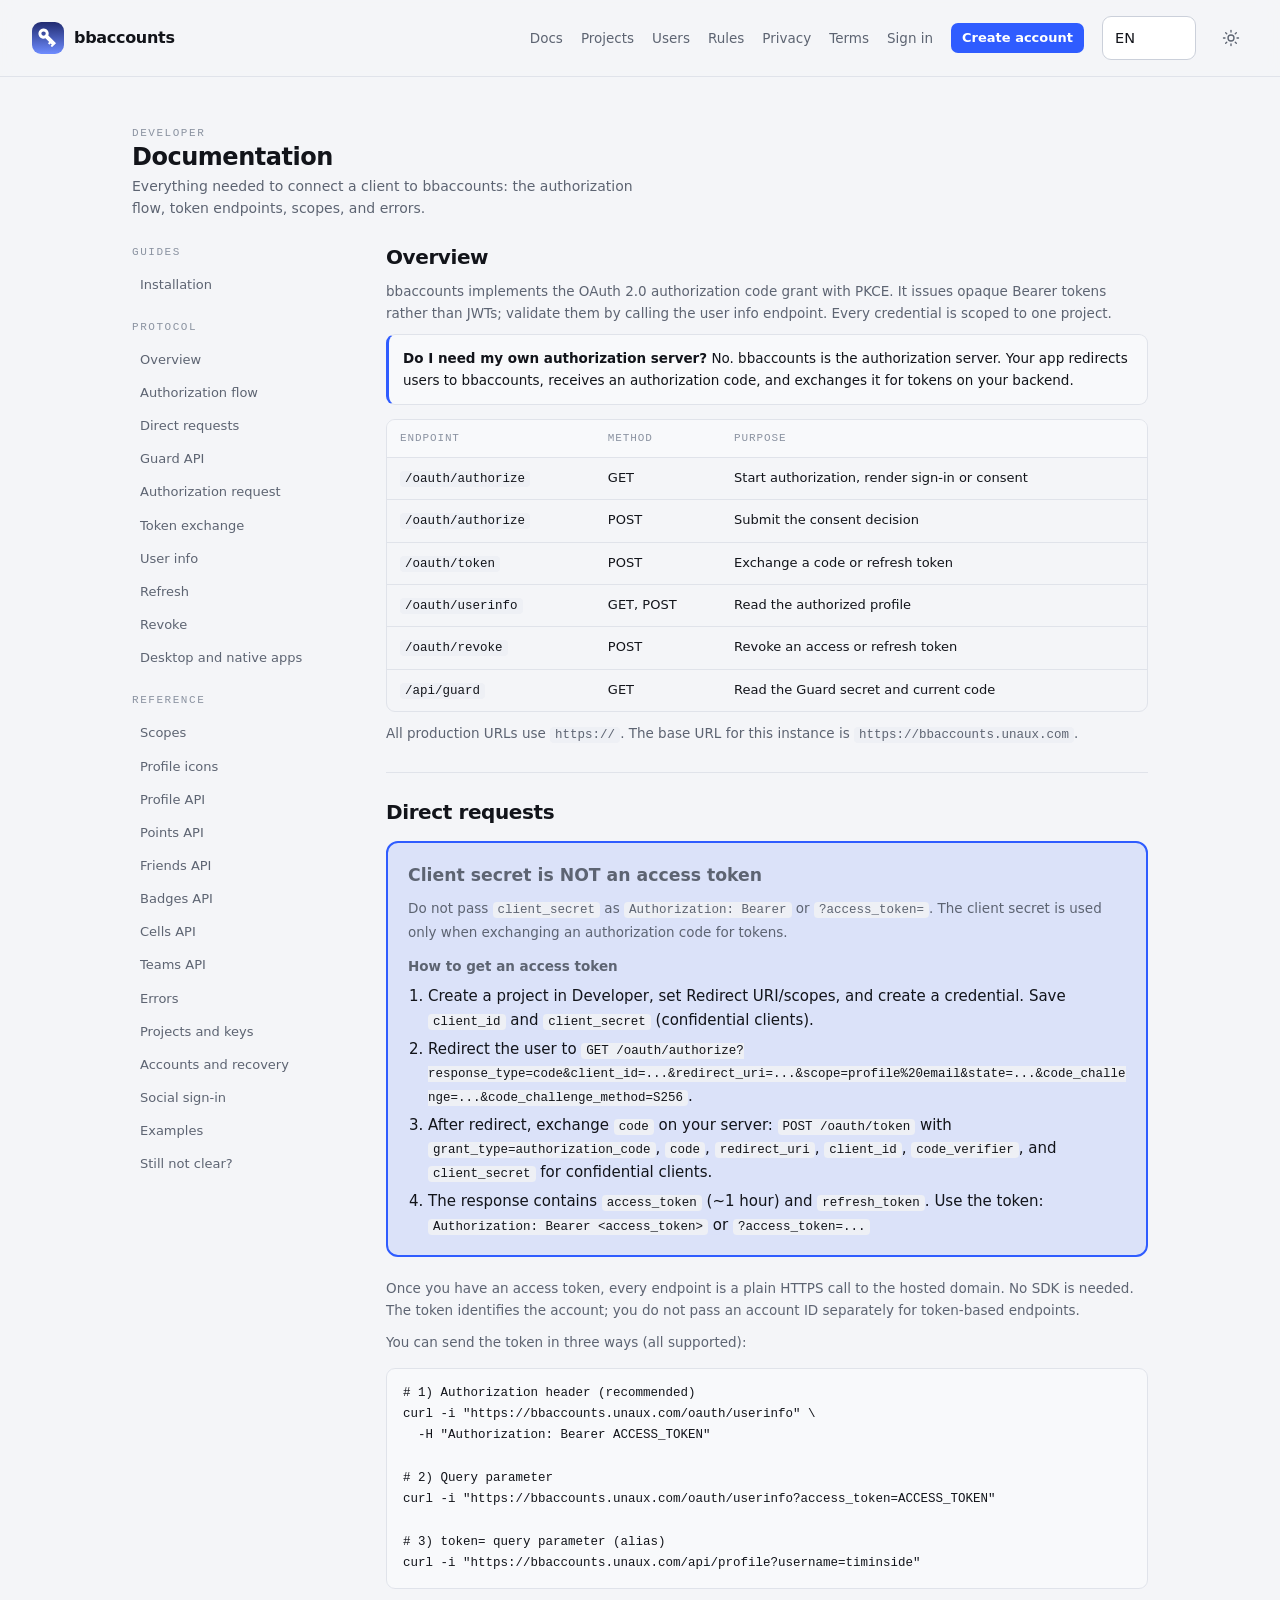
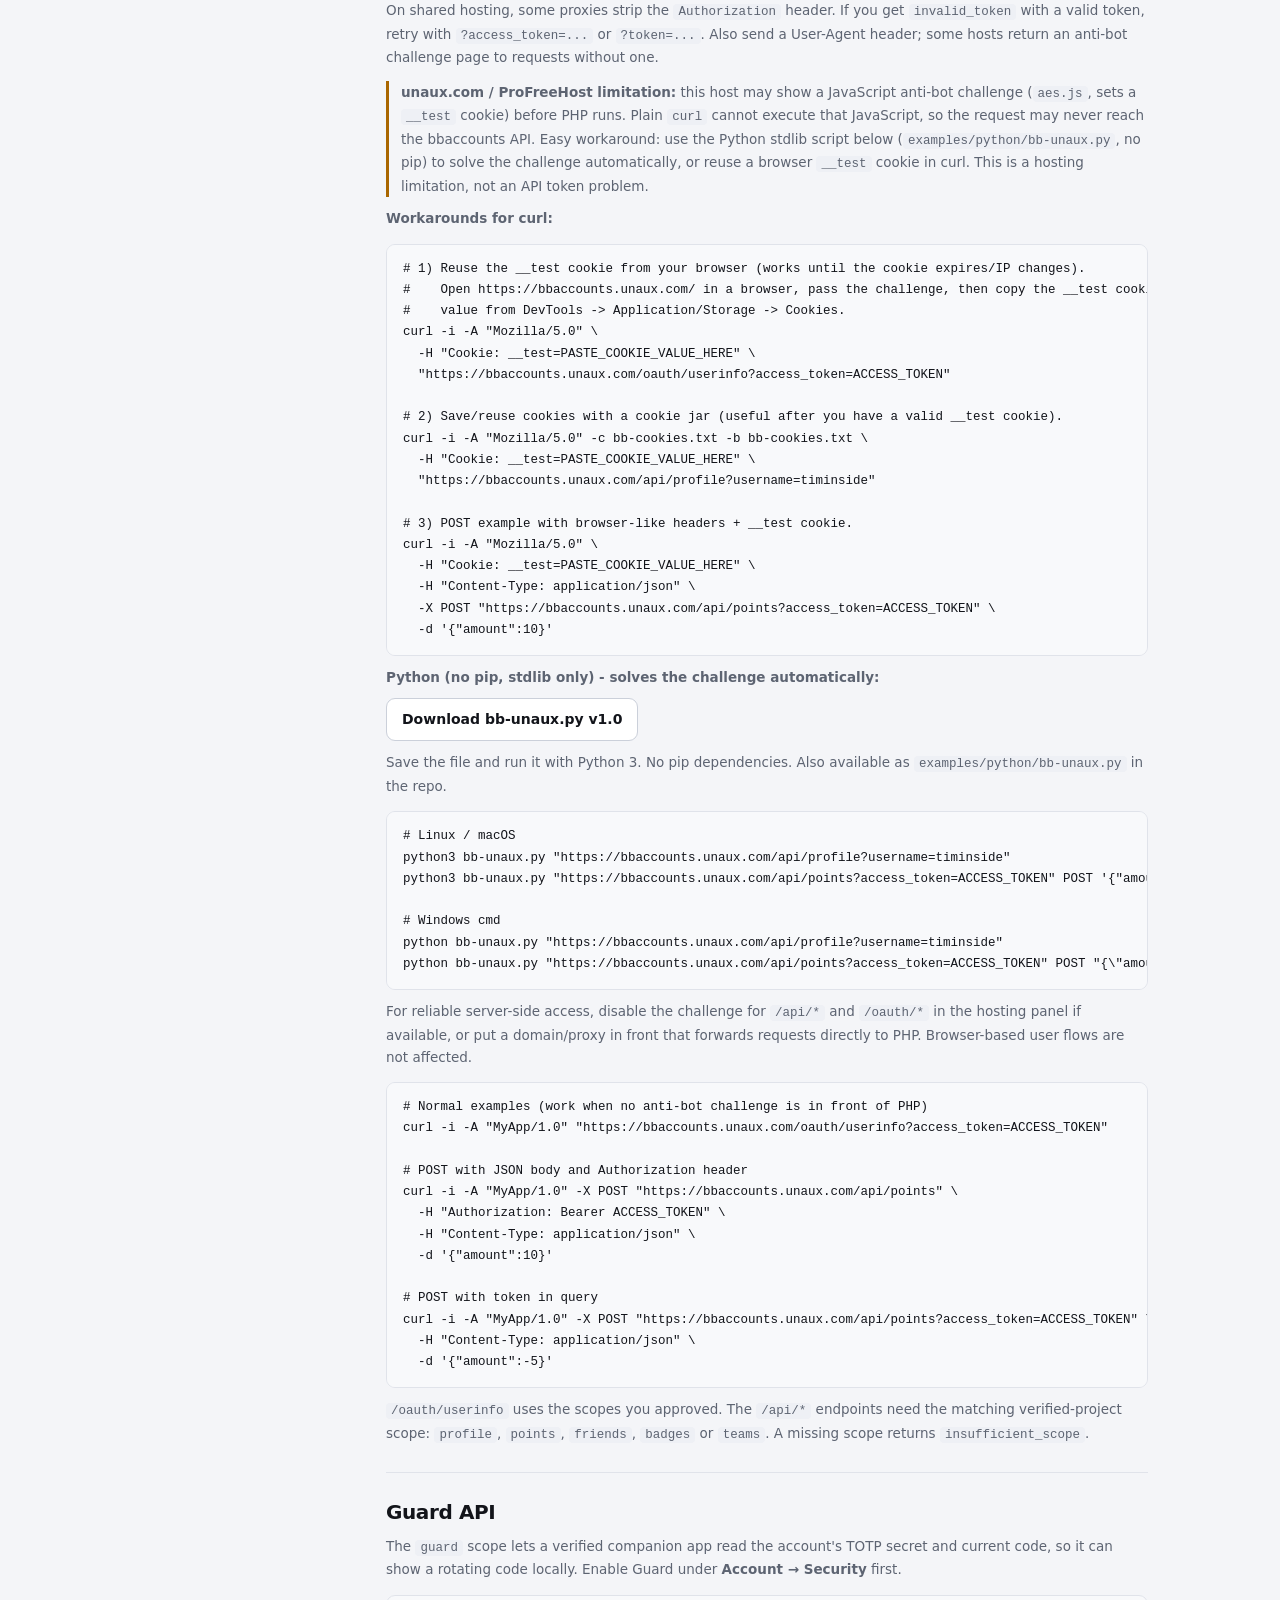
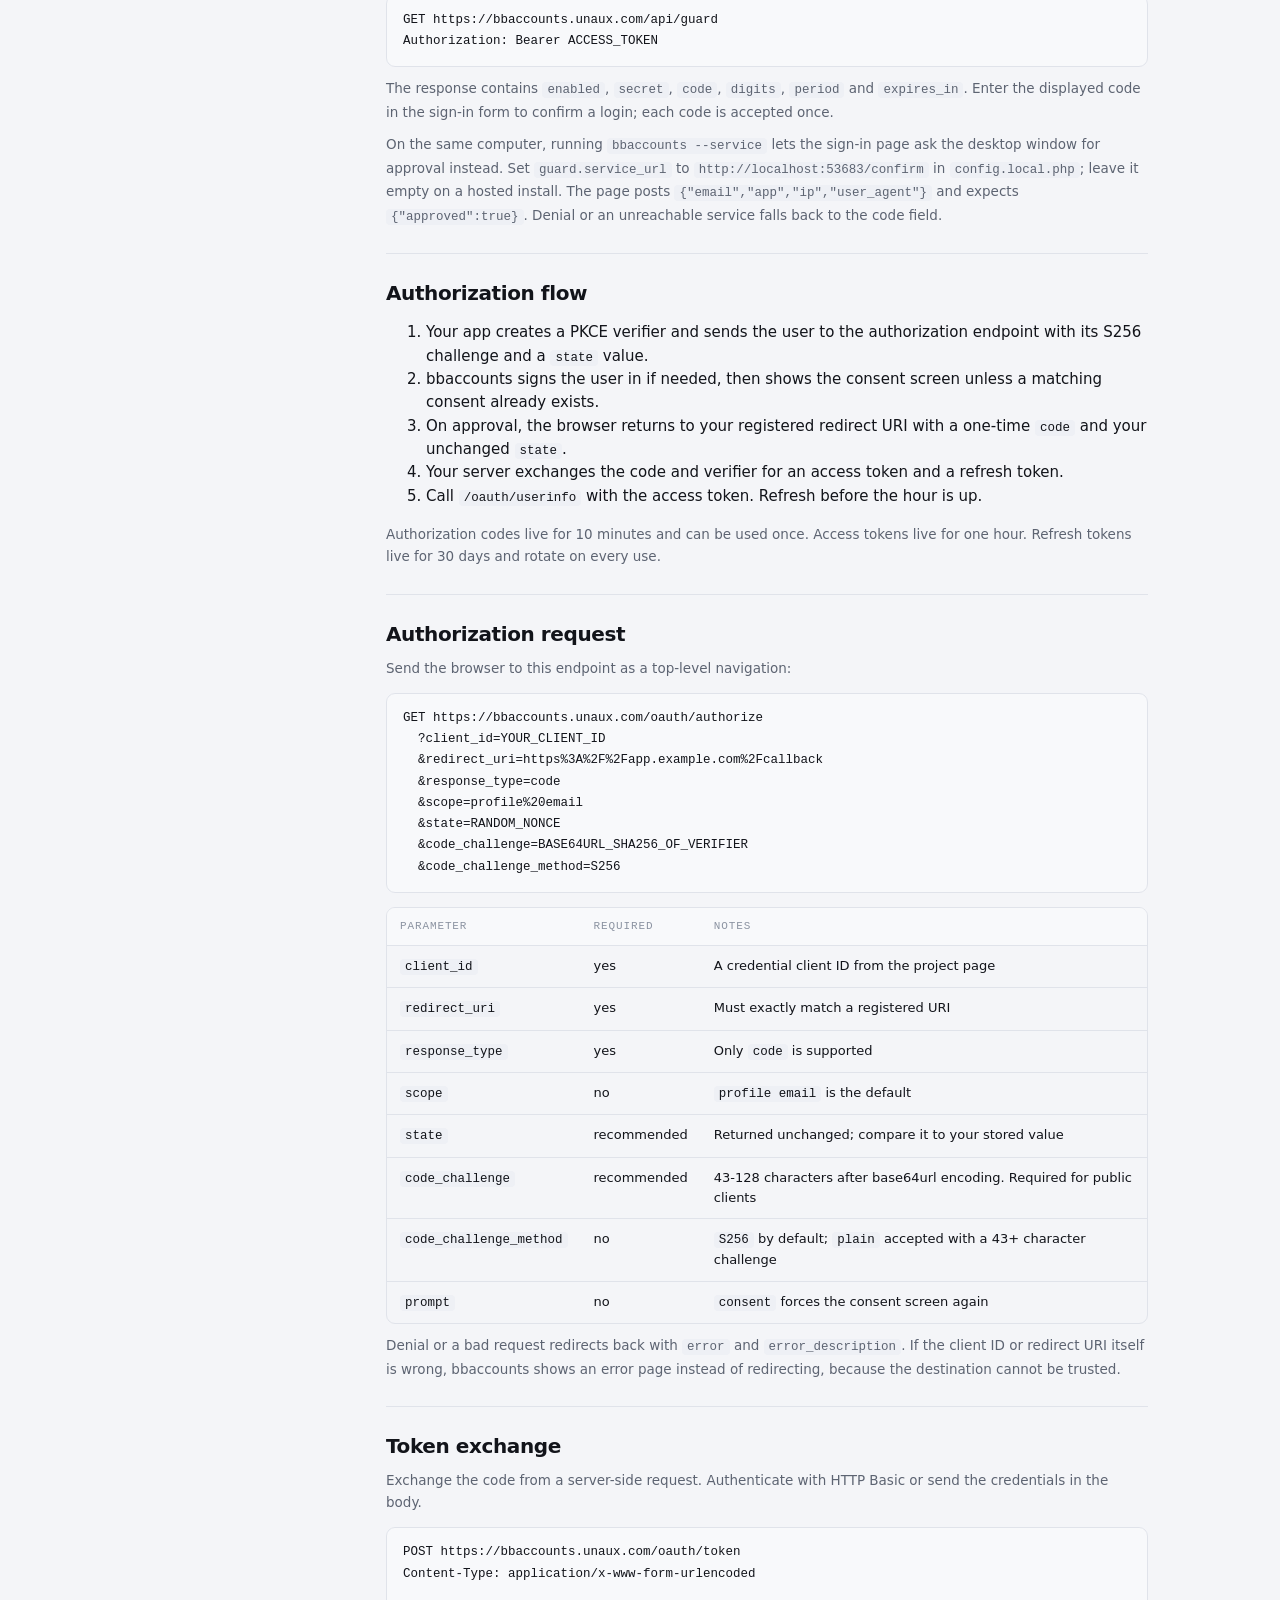
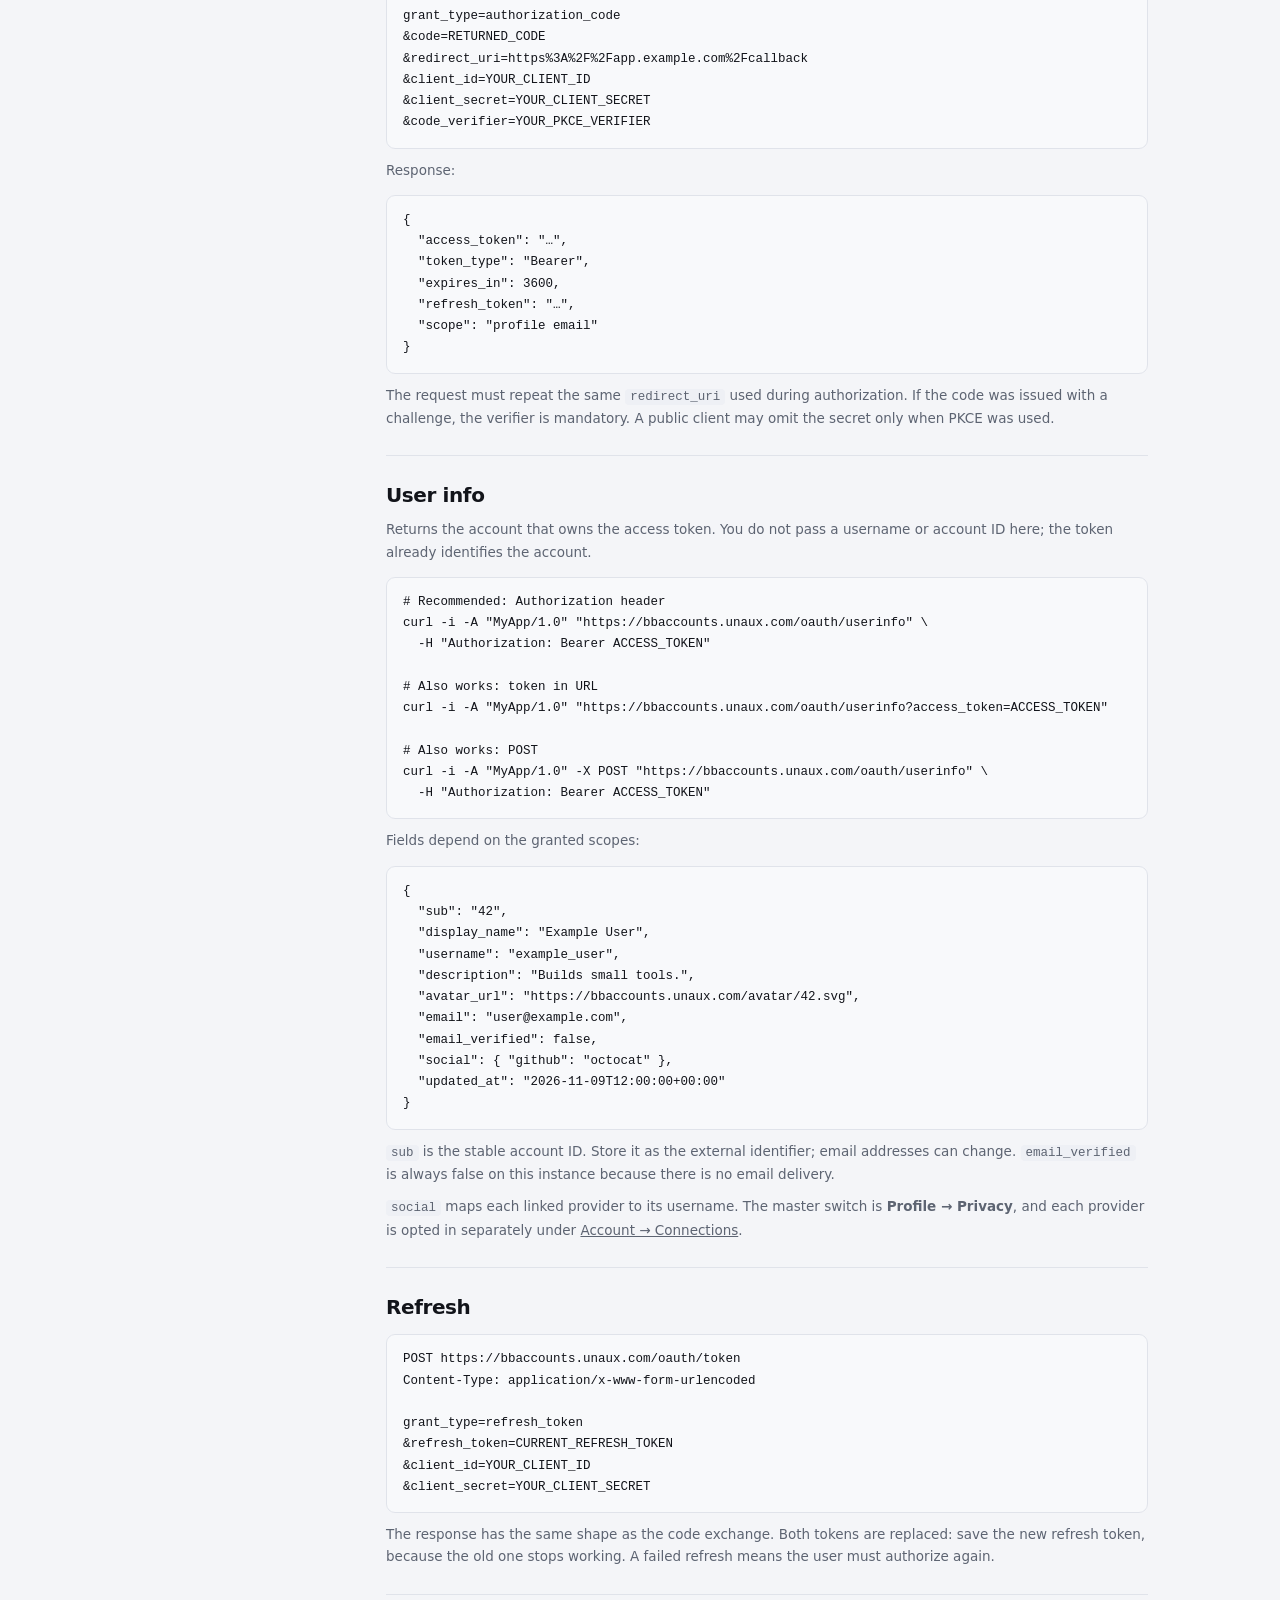
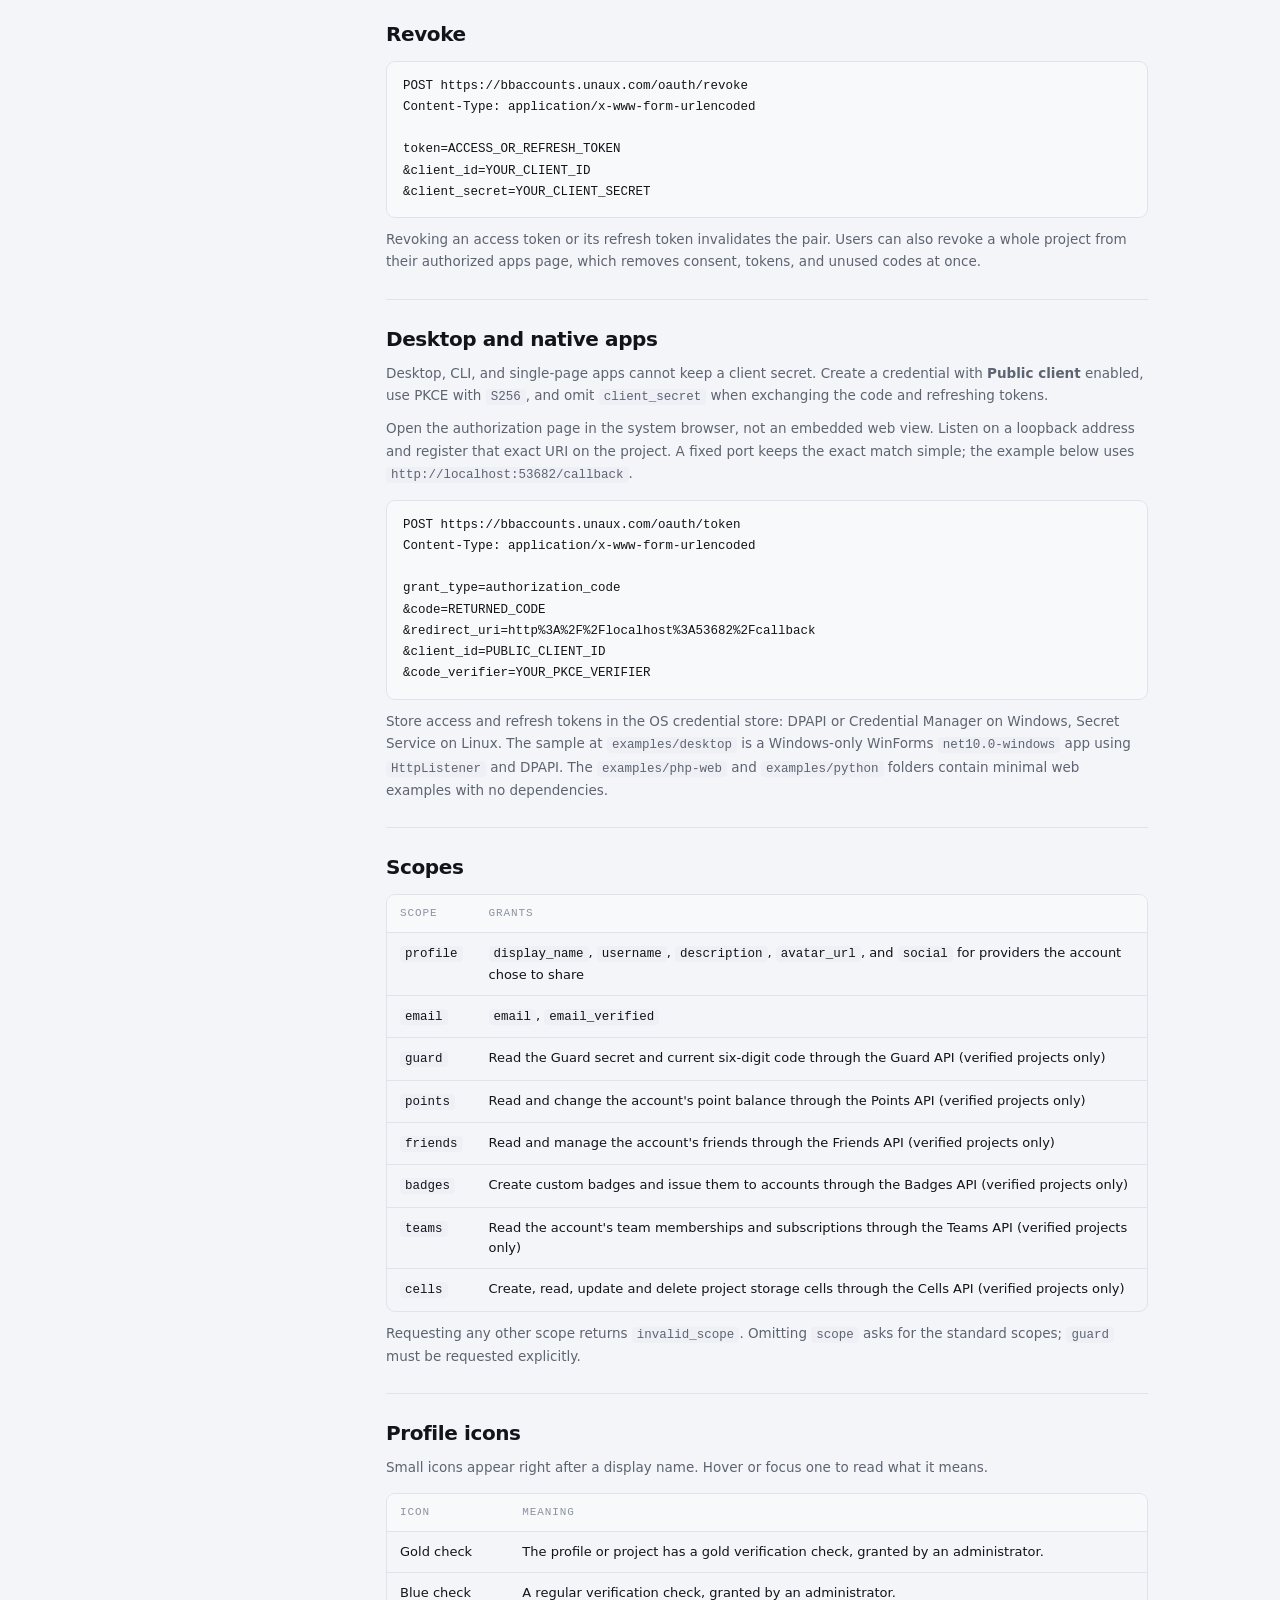
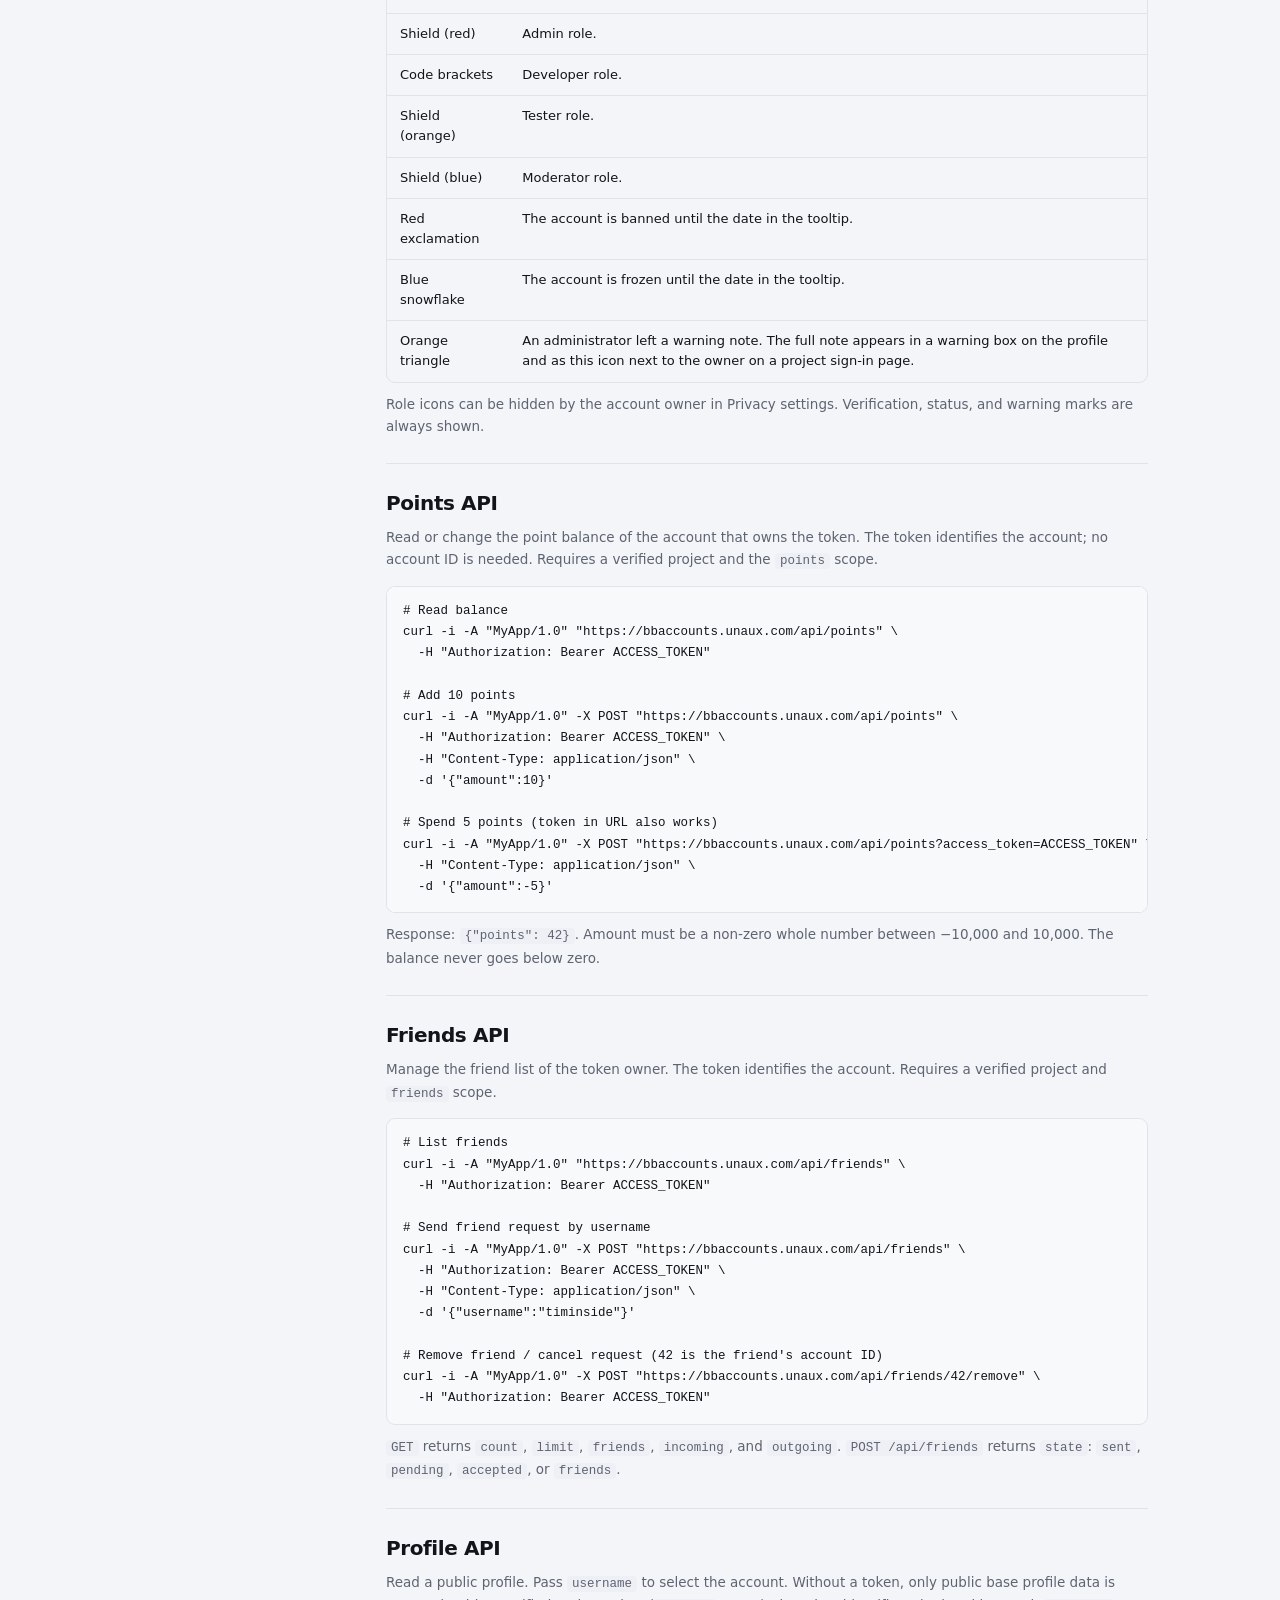
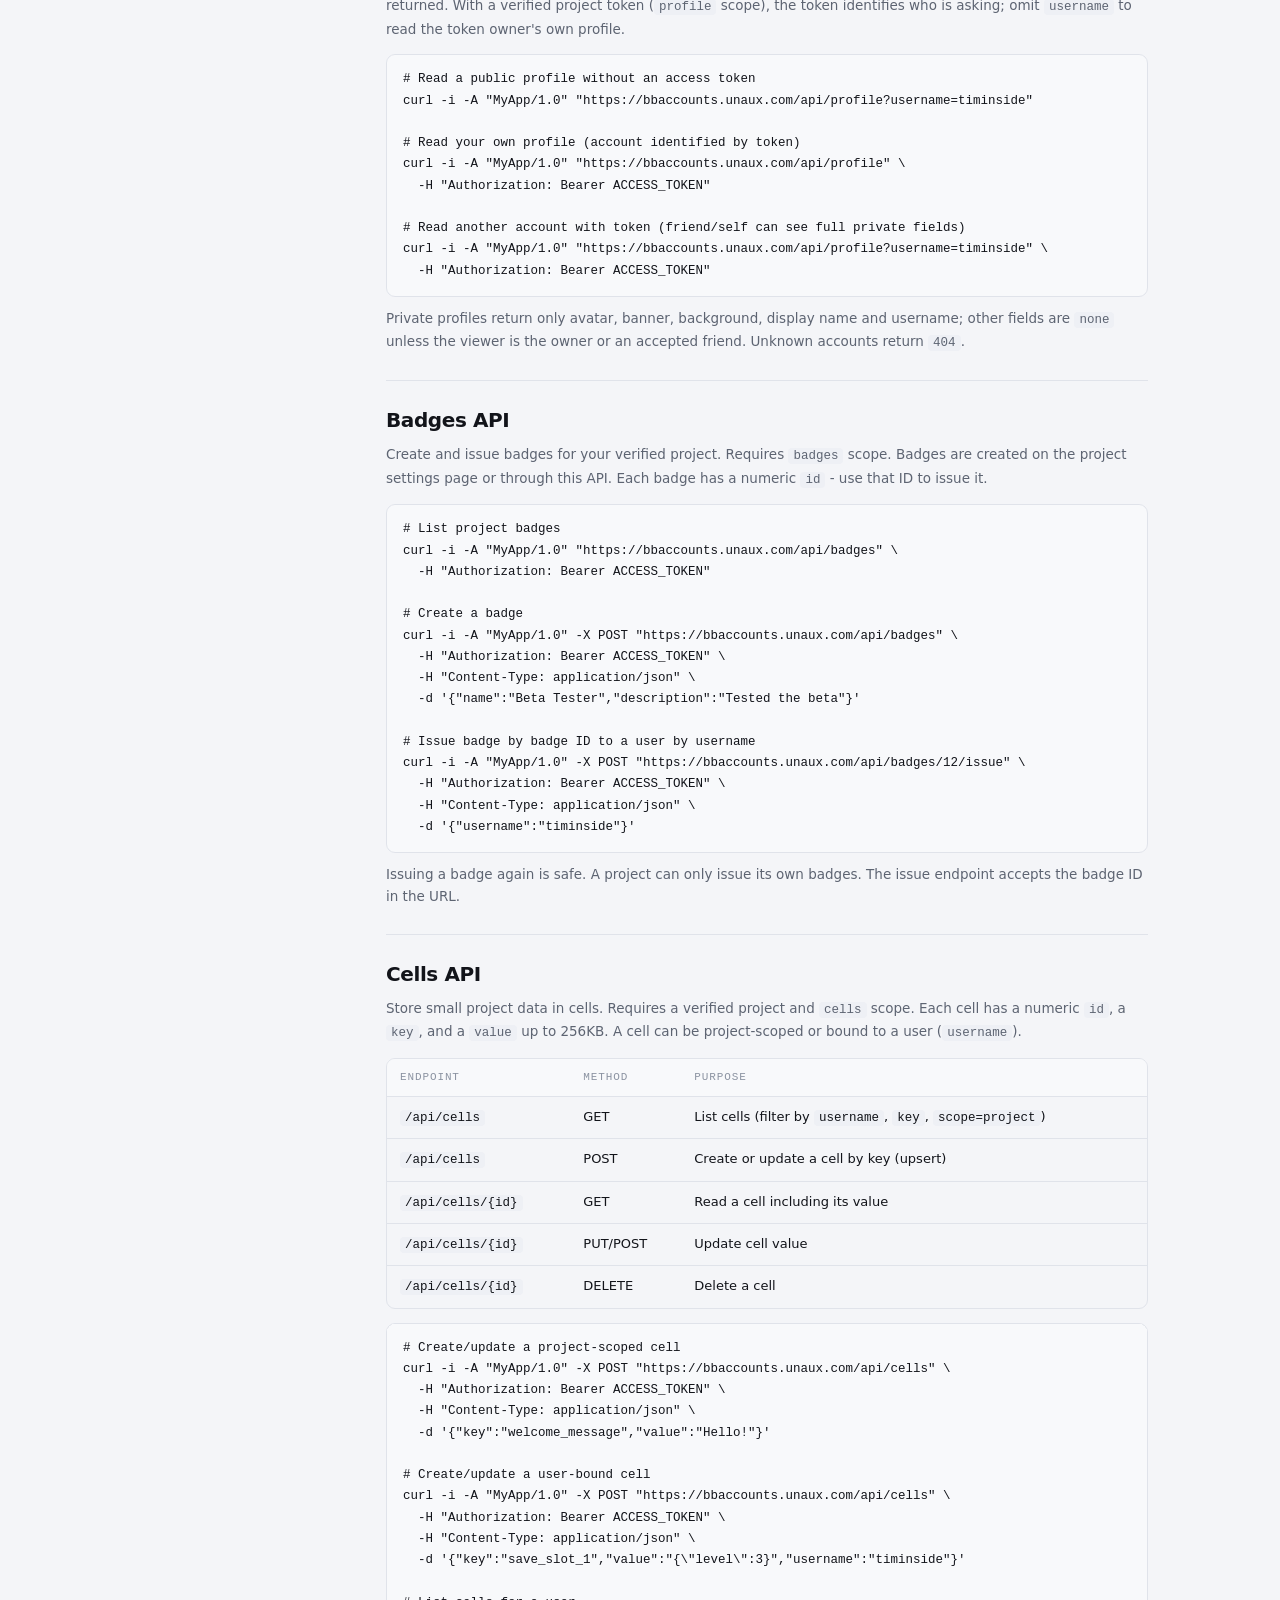
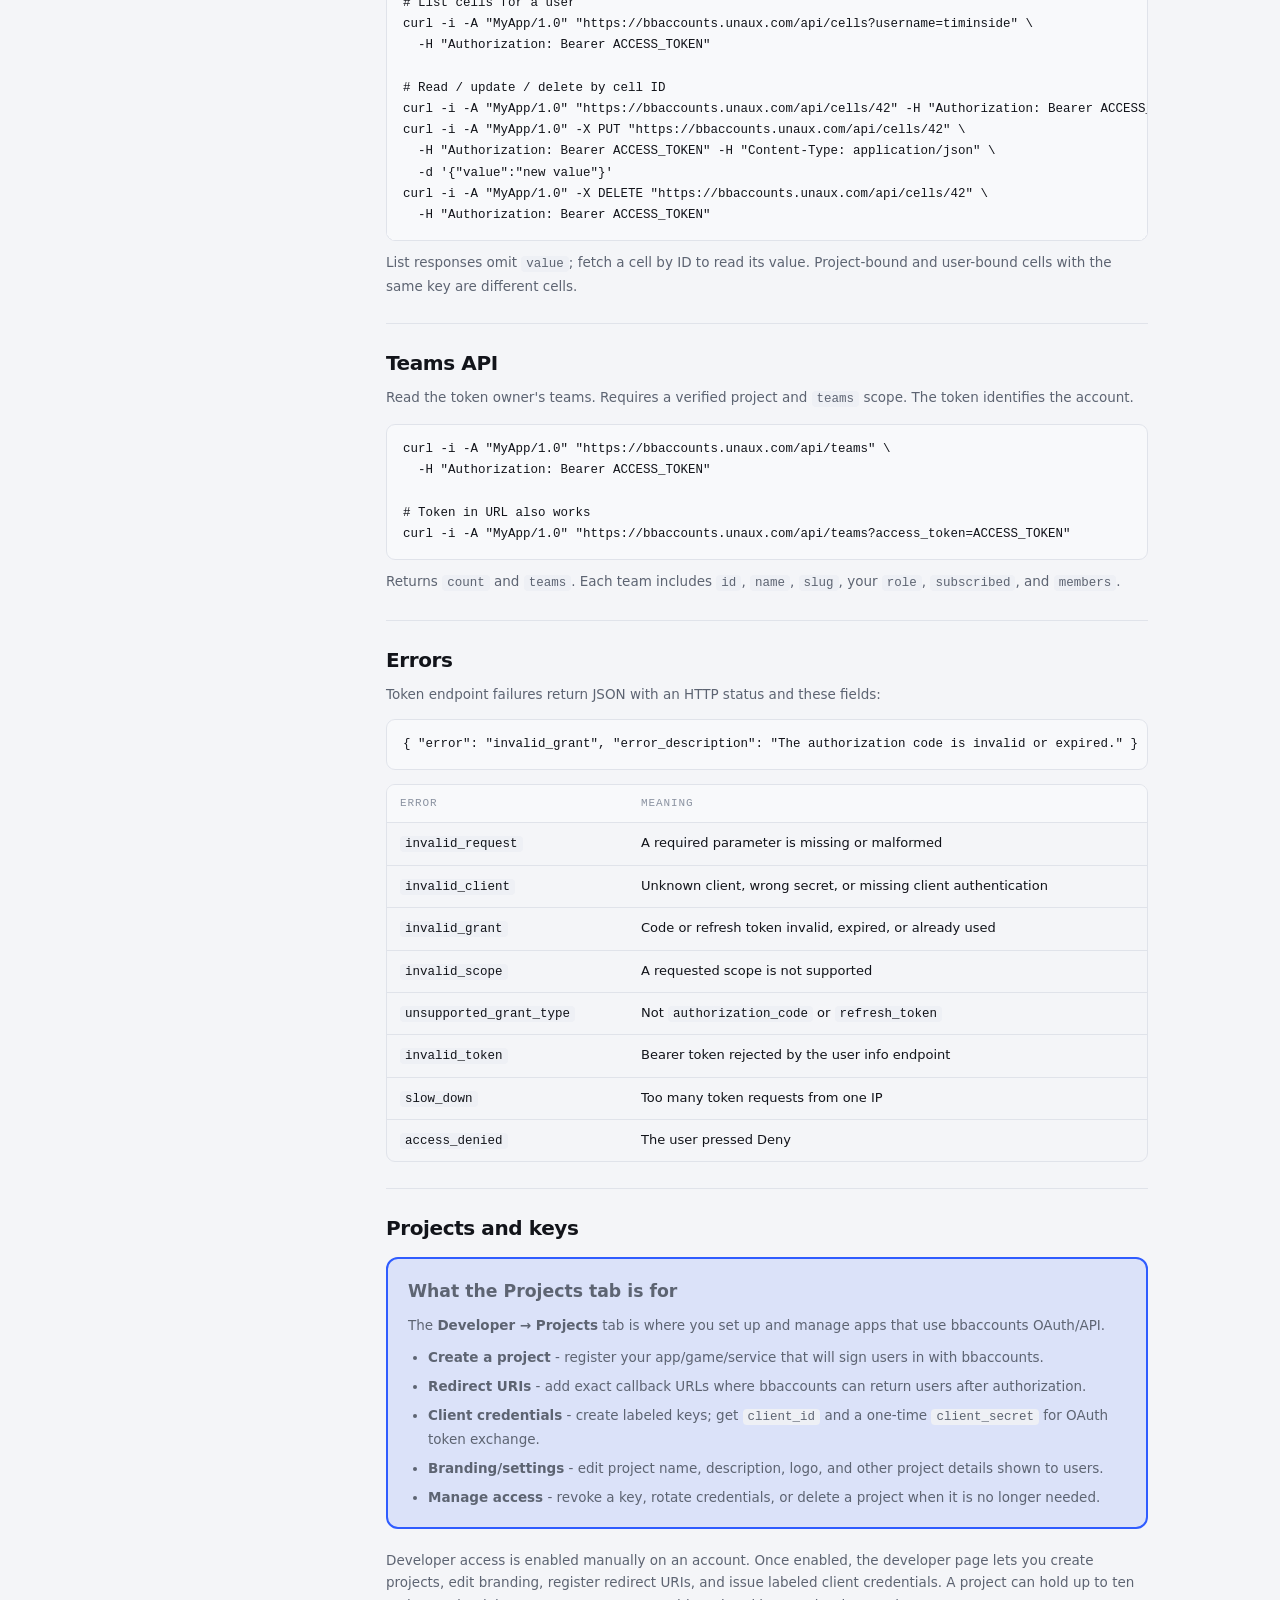
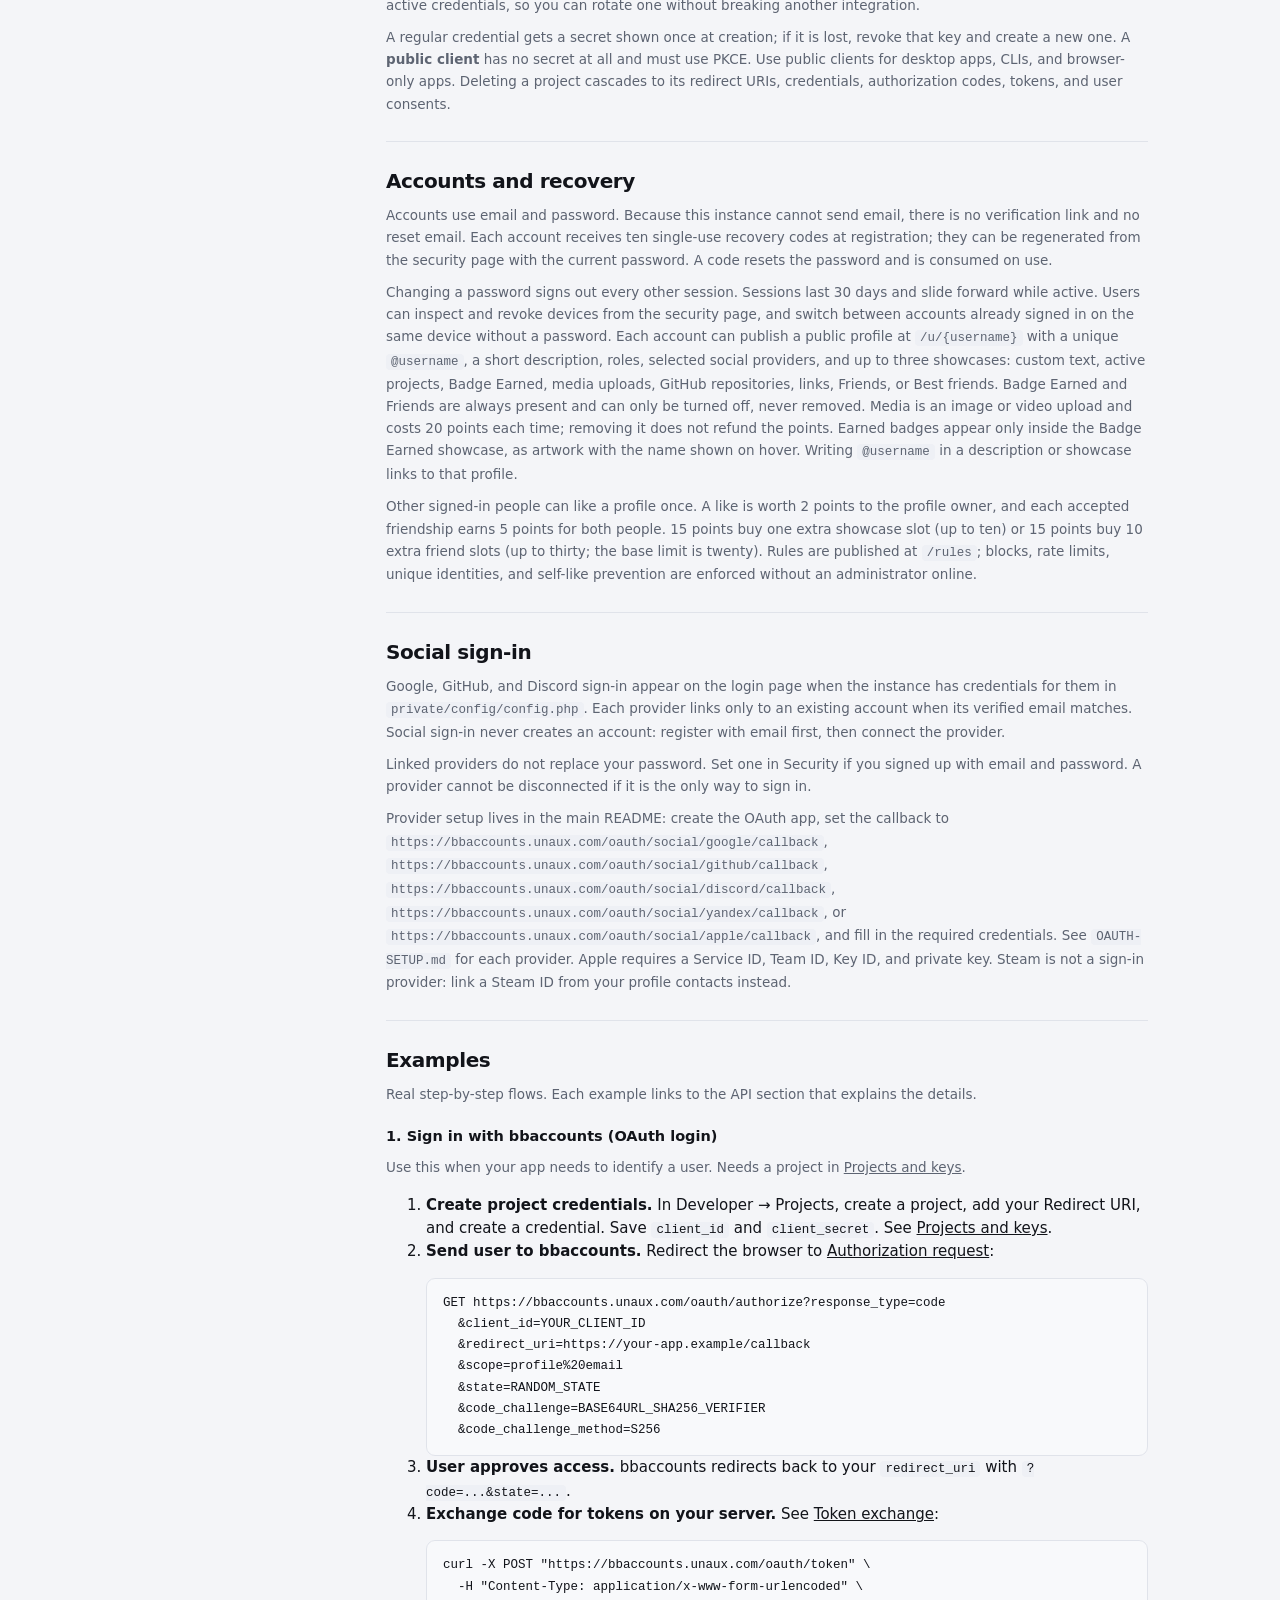
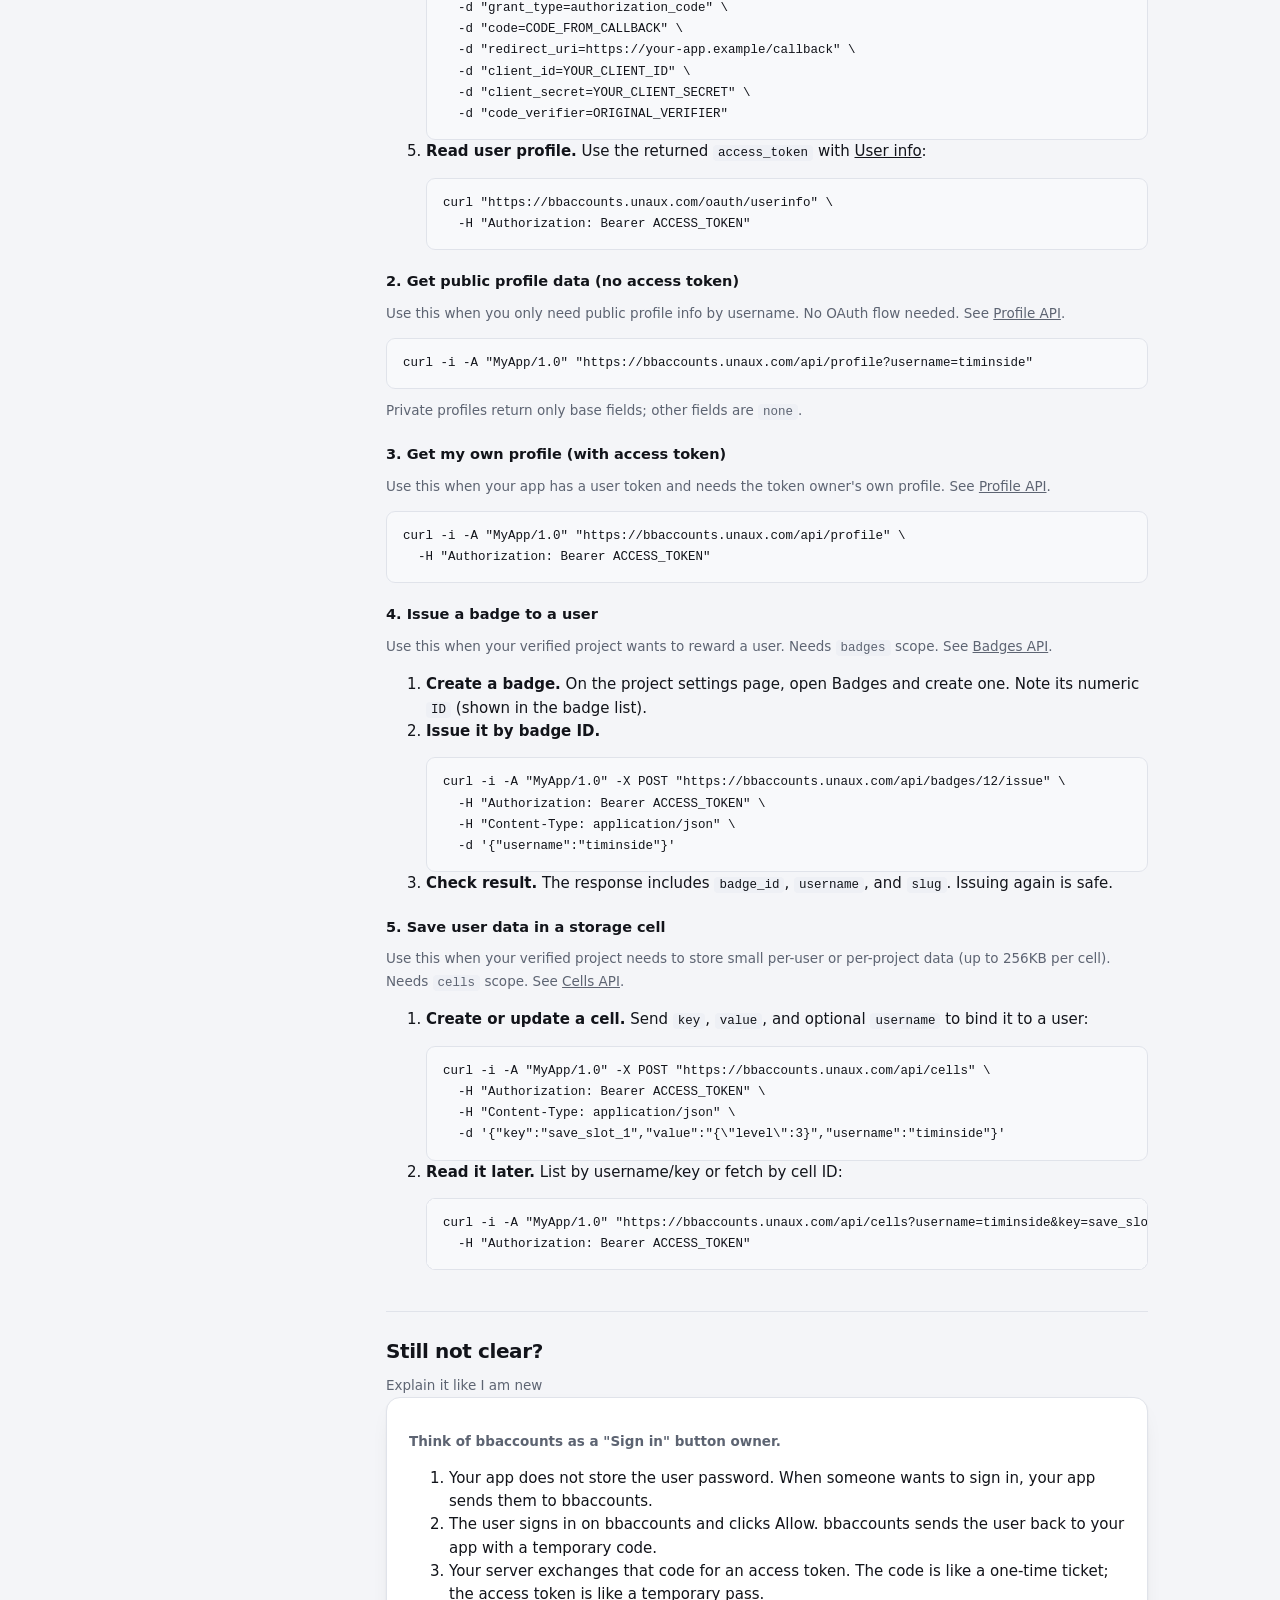
==== commit 1b02852d: "Add files via upload" ====
--- a/docs/index.html
+++ b/docs/index.html
@@ -6,20 +6,20 @@
     <meta name="color-scheme" content="dark light">
     <meta name="theme-color" content="#0a0c10">
     <title>Developer docs · bbaccounts</title>
-    <script src="assets/js/theme.js?v=2.0.17"></script>
-    <link rel="stylesheet" href="assets/css/app.css?v=2.0.17">
-    <link rel="icon" href="assets/img/icon.svg?v=2.0.17" type="image/svg+xml">
-    <link rel="shortcut icon" href="assets/img/icon.png?v=2.0.17" type="image/png">
-    <link rel="apple-touch-icon" href="assets/img/icon.png?v=2.0.17">
+    <script src="../assets/js/theme.js?v=2.0.17"></script>
+    <link rel="stylesheet" href="../assets/css/app.css?v=2.0.17">
+    <link rel="icon" href="../assets/img/icon.svg?v=2.0.17" type="image/svg+xml">
+    <link rel="shortcut icon" href="../assets/img/icon.png?v=2.0.17" type="image/png">
+    <link rel="apple-touch-icon" href="../assets/img/icon.png?v=2.0.17">
 </head>
 <body class="site-body" data-leave-warning="https://bbaccounts.unaux.com/leave" data-trusted-sites='["bbaccounts.unaux.com"]' data-app-version="2.0.17">
 <header class="site-header">
     <a class="brand" href="../index.html">
-        <img class="brand-mark" src="assets/img/icon.svg?v=2.0.17" alt="" width="32" height="32">
+        <img class="brand-mark" src="../assets/img/icon.svg?v=2.0.17" alt="" width="32" height="32">
         <span class="brand-name">bbaccounts</span>
     </a>
     <nav class="site-nav" aria-label="Site">
-        <a href="docs.html">Docs</a>
+        <a href="index.html">Docs</a>
         <a href="https://bbaccounts.unaux.com/p">Projects</a>
         <a href="https://bbaccounts.unaux.com/u">Users</a>
         <a href="../rules.html">Rules</a>
@@ -681,7 +681,7 @@
 
 <aside class="mobile-gate" data-mobile-gate hidden>
     <div class="mobile-gate-card">
-        <img class="mobile-gate-icon" src="assets/img/icon.svg?v=2.0.17" alt="" width="56" height="56">
+        <img class="mobile-gate-icon" src="../assets/img/icon.svg?v=2.0.17" alt="" width="56" height="56">
         <p class="mono-label">Mobile device</p>
         <h2>bbaccounts works best on desktop</h2>
         <p class="mobile-gate-text">You can continue in the browser on mobile, but some pages are easier to use on a larger screen.</p>
@@ -690,6 +690,6 @@
         </div>
     </div>
 </aside>
-<script src="assets/js/app.js?v=2.0.17"></script>
+<script src="../assets/js/app.js?v=2.0.17"></script>
 </body>
 </html>
--- a/assets/css/app.css
+++ b/assets/css/app.css
@@ -0,0 +1,1990 @@
+/* bbaccounts — account infrastructure */
+
+:root {
+    --bg: #f4f5f8;
+    --surface: #ffffff;
+    --surface-2: #f8f9fb;
+    --surface-3: #eef0f5;
+    --line: #e0e3ea;
+    --line-strong: #cbd0da;
+    --text: #12141a;
+    --muted: #5d6472;
+    --faint: #8b93a1;
+    --accent: #2f5cff;
+    --accent-soft: rgba(47, 92, 255, .1);
+    --accent-ink: #ffffff;
+    --ok: #0f8a5f;
+    --ok-soft: rgba(15, 138, 95, .12);
+    --warn: #a96600;
+    --warn-soft: rgba(169, 102, 0, .12);
+    --danger: #c02b3d;
+    --danger-soft: rgba(192, 43, 61, .1);
+    --shadow: 0 1px 2px rgba(16, 20, 32, .05), 0 8px 24px -16px rgba(16, 20, 32, .25);
+    --shadow-lift: 0 2px 4px rgba(16, 20, 32, .06), 0 20px 40px -24px rgba(16, 20, 32, .3);
+    --radius: 14px;
+    --radius-sm: 9px;
+    --sans: system-ui, -apple-system, "Segoe UI", Roboto, "Helvetica Neue", Arial, sans-serif;
+    --mono: "SFMono-Regular", ui-monospace, "Cascadia Code", "JetBrains Mono", Consolas, monospace;
+    --sidebar: 250px;
+    --home-scrim: rgba(244, 245, 248, .88);
+}
+
+[data-theme="dark"] {
+    --bg: #0a0c11;
+    --surface: #11141b;
+    --surface-2: #161a23;
+    --surface-3: #1d222d;
+    --line: #242a36;
+    --line-strong: #333b4a;
+    --text: #e9ecf3;
+    --muted: #98a1b2;
+    --faint: #6c7686;
+    --accent: #6e8cff;
+    --accent-soft: rgba(110, 140, 255, .14);
+    --accent-ink: #0a0c11;
+    --ok: #3ecf98;
+    --ok-soft: rgba(62, 207, 152, .12);
+    --warn: #e0a44a;
+    --warn-soft: rgba(224, 164, 74, .12);
+    --danger: #ff6b7d;
+    --danger-soft: rgba(255, 107, 125, .12);
+    --shadow: 0 1px 2px rgba(0, 0, 0, .4), 0 12px 32px -20px rgba(0, 0, 0, .8);
+    --shadow-lift: 0 2px 6px rgba(0, 0, 0, .45), 0 28px 52px -28px rgba(0, 0, 0, .9);
+    --home-scrim: rgba(10, 12, 17, .88);
+}
+
+*, *::before, *::after { box-sizing: border-box; }
+
+html { -webkit-text-size-adjust: 100%; scroll-behavior: smooth; }
+
+body {
+    margin: 0;
+    background: var(--bg);
+    color: var(--text);
+    font-family: var(--sans);
+    font-size: 15px;
+    line-height: 1.55;
+    -webkit-font-smoothing: antialiased;
+}
+
+h1, h2, h3, h4, p { margin: 0; }
+h1 { font-size: 26px; line-height: 1.2; letter-spacing: -.02em; }
+h2 { font-size: 19px; line-height: 1.3; letter-spacing: -.01em; }
+h3 { font-size: 15px; line-height: 1.35; }
+a { color: inherit; }
+img { max-width: 100%; }
+button, input, select, textarea { font: inherit; color: inherit; }
+svg { width: 18px; height: 18px; flex: none; display: inline-block; vertical-align: middle; }
+hr { border: 0; border-top: 1px solid var(--line); margin: 0; }
+
+::selection { background: var(--accent); color: var(--accent-ink); }
+
+.mono { font-family: var(--mono); font-size: .86em; letter-spacing: -.01em; }
+.muted { color: var(--muted); }
+.faint { color: var(--faint); }
+.nowrap { white-space: nowrap; }
+
+.mono-label {
+    font-family: var(--mono);
+    font-size: 11px;
+    font-weight: 500;
+    letter-spacing: .14em;
+    text-transform: uppercase;
+    color: var(--faint);
+    margin: 0;
+}
+
+.brand {
+    display: inline-flex;
+    align-items: center;
+    gap: 10px;
+    text-decoration: none;
+    font-weight: 650;
+    letter-spacing: -.02em;
+}
+.brand-mark {
+    display: inline-flex;
+    align-items: center;
+    justify-content: center;
+    width: 32px;
+    height: 32px;
+    border-radius: 9px;
+    background: var(--accent);
+    color: var(--accent-ink);
+    box-shadow: inset 0 0 0 1px rgba(255, 255, 255, .12);
+}
+.brand-mark svg { width: 18px; height: 18px; }
+.brand-name { font-size: 16px; }
+.brand-invert { color: #fff; }
+
+/* ---------- buttons ---------- */
+
+.btn {
+    display: inline-flex;
+    align-items: center;
+    justify-content: center;
+    gap: 8px;
+    padding: 9px 15px;
+    min-height: 38px;
+    border: 1px solid transparent;
+    border-radius: var(--radius-sm);
+    background: var(--surface-3);
+    color: var(--text);
+    font-size: 14px;
+    font-weight: 550;
+    text-decoration: none;
+    cursor: pointer;
+    transition: background .15s, border-color .15s, color .15s, transform .05s;
+    white-space: nowrap;
+}
+.btn:active { transform: translateY(1px); }
+.btn:focus-visible { outline: 2px solid var(--accent); outline-offset: 2px; }
+.btn svg { width: 17px; height: 17px; }
+.btn:disabled { opacity: .55; cursor: not-allowed; }
+
+.btn-primary { background: var(--accent); color: var(--accent-ink); }
+.btn-primary:hover { filter: brightness(1.08); }
+
+.btn-secondary { background: var(--surface); border-color: var(--line-strong); }
+.btn-secondary:hover { background: var(--surface-2); border-color: var(--faint); }
+
+.btn-ghost { background: transparent; color: var(--muted); border-color: transparent; }
+.btn-ghost:hover { background: var(--surface-3); color: var(--text); }
+
+.btn-danger { background: transparent; border-color: color-mix(in srgb, var(--danger) 40%, transparent); color: var(--danger); }
+.btn-danger:hover { background: var(--danger-soft); }
+
+.btn-sm { min-height: 30px; padding: 4px 10px; font-size: 13px; border-radius: 7px; }
+.btn-lg { min-height: 46px; padding: 12px 20px; font-size: 15px; border-radius: 11px; }
+.btn-block { width: 100%; }
+.btn-row { display: flex; flex-wrap: wrap; gap: 10px; align-items: center; }
+
+.button-row { display: flex; flex-wrap: wrap; gap: 10px; margin-top: 22px; }
+
+.icon-btn {
+    display: inline-flex;
+    align-items: center;
+    justify-content: center;
+    width: 34px;
+    height: 34px;
+    padding: 0;
+    border: 1px solid transparent;
+    border-radius: 8px;
+    background: transparent;
+    color: var(--muted);
+    cursor: pointer;
+    transition: background .15s, color .15s;
+}
+.icon-btn:hover { background: var(--surface-3); color: var(--text); }
+.icon-btn:focus-visible { outline: 2px solid var(--accent); outline-offset: 1px; }
+
+[data-theme="light"] .icon-moon,
+[data-theme="dark"] .icon-sun { display: none; }
+[data-theme="light"] .icon-sun,
+[data-theme="dark"] .icon-moon { display: inline-block; }
+
+.only-mobile { display: none; }
+
+.text-link { color: var(--accent); text-decoration: none; font-weight: 550; }
+.text-link:hover { text-decoration: underline; }
+
+/* ---------- forms ---------- */
+
+.form { display: flex; flex-direction: column; gap: 18px; }
+.field { display: flex; flex-direction: column; gap: 6px; }
+.field[hidden] { display: none; }
+.field label { font-size: 13px; font-weight: 600; letter-spacing: .01em; }
+.label-row { display: flex; align-items: baseline; justify-content: space-between; gap: 12px; }
+.label-row .text-link { font-size: 12.5px; font-weight: 500; }
+
+input[type="text"], input[type="email"], input[type="password"], input[type="url"],
+input[type="search"], textarea, select {
+    width: 100%;
+    padding: 10px 12px;
+    min-height: 42px;
+    background: var(--surface);
+    border: 1px solid var(--line-strong);
+    border-radius: var(--radius-sm);
+    color: var(--text);
+    font-size: 14.5px;
+    transition: border-color .15s, box-shadow .15s;
+    appearance: none;
+}
+textarea { min-height: 92px; resize: vertical; line-height: 1.5; }
+input:focus, textarea:focus, select:focus {
+    outline: none;
+    border-color: var(--accent);
+    box-shadow: 0 0 0 3px var(--accent-soft);
+}
+input::placeholder, textarea::placeholder { color: var(--faint); }
+input[disabled] { background: var(--surface-3); color: var(--muted); }
+
+.input-wrap { position: relative; }
+.input-wrap input { padding-right: 44px; }
+.input-wrap:has(.input-action + .input-action) input { padding-right: 76px; }
+.input-action {
+    position: absolute;
+    top: 50%;
+    right: 5px;
+    transform: translateY(-50%);
+    display: inline-flex;
+    align-items: center;
+    justify-content: center;
+    width: 32px;
+    height: 32px;
+    border: 0;
+    border-radius: 7px;
+    background: transparent;
+    color: var(--muted);
+    cursor: pointer;
+}
+.input-action:not(:last-child) { right: 41px; }
+.input-action:hover { background: var(--surface-3); color: var(--text); }
+
+.field-hint { font-size: 12.5px; color: var(--faint); }
+.field-error { font-size: 12.5px; color: var(--danger); font-weight: 500; }
+.field-grid { display: grid; grid-template-columns: 1fr 1fr; gap: 18px; }
+
+.check-row {
+    display: flex;
+    gap: 10px;
+    align-items: flex-start;
+    font-size: 13px;
+    color: var(--muted);
+    line-height: 1.5;
+    cursor: pointer;
+}
+.check-row input { width: 16px; height: 16px; min-height: 0; margin: 2px 0 0; accent-color: var(--accent); flex: none; }
+
+.color-row { display: flex; align-items: center; gap: 12px; }
+input[type="color"] {
+    width: 46px;
+    height: 42px;
+    padding: 4px;
+    border: 1px solid var(--line-strong);
+    border-radius: var(--radius-sm);
+    background: var(--surface);
+    cursor: pointer;
+}
+
+/* ---------- alerts and notes ---------- */
+
+.alert {
+    display: flex;
+    align-items: flex-start;
+    gap: 10px;
+    padding: 11px 14px;
+    margin-bottom: 18px;
+    border: 1px solid var(--line);
+    border-radius: var(--radius-sm);
+    font-size: 13.5px;
+    background: var(--surface-2);
+}
+.alert-icon { display: inline-flex; margin-top: 1px; }
+.alert-icon svg { width: 16px; height: 16px; }
+.alert-close {
+    margin-left: auto;
+    border: 0;
+    background: transparent;
+    color: var(--faint);
+    cursor: pointer;
+    padding: 0 2px;
+    display: inline-flex;
+}
+.alert-close svg { width: 15px; height: 15px; }
+.alert-success { border-color: color-mix(in srgb, var(--ok) 35%, var(--line)); background: var(--ok-soft); color: var(--ok); }
+.alert-error { border-color: color-mix(in srgb, var(--danger) 35%, var(--line)); background: var(--danger-soft); color: var(--danger); }
+
+.form-alert {
+    display: flex;
+    gap: 9px;
+    align-items: flex-start;
+    padding: 10px 13px;
+    margin-bottom: 18px;
+    border: 1px solid color-mix(in srgb, var(--danger) 35%, var(--line));
+    background: var(--danger-soft);
+    color: var(--danger);
+    border-radius: var(--radius-sm);
+    font-size: 13.5px;
+}
+.form-alert svg { width: 16px; height: 16px; margin-top: 1px; }
+
+.note {
+    display: flex;
+    gap: 10px;
+    align-items: flex-start;
+    padding: 12px 14px;
+    border-radius: var(--radius-sm);
+    background: var(--surface-2);
+    border: 1px solid var(--line);
+    font-size: 13px;
+    color: var(--muted);
+    line-height: 1.5;
+}
+.note svg { width: 16px; height: 16px; margin-top: 2px; flex: none; }
+.note-muted { margin-top: 16px; }
+.note-warn { color: var(--warn); background: var(--warn-soft); border-color: color-mix(in srgb, var(--warn) 35%, var(--line)); margin-top: 20px; }
+
+/* ---------- app shell ---------- */
+
+.panel-body { background: var(--bg); }
+
+.app-shell { display: flex; min-height: 100vh; }
+
+.sidebar {
+    position: fixed;
+    inset: 0 auto 0 0;
+    width: var(--sidebar);
+    display: flex;
+    flex-direction: column;
+    gap: 18px;
+    padding: 20px 16px;
+    background: var(--surface);
+    border-right: 1px solid var(--line);
+    z-index: 40;
+    overflow-y: auto;
+}
+.sidebar .brand { padding: 2px 8px 4px; }
+
+.sidebar-nav { display: flex; flex-direction: column; gap: 2px; flex: 1; }
+.nav-label { margin: 18px 10px 6px; font-family: var(--mono); font-size: 10.5px; letter-spacing: .15em; text-transform: uppercase; color: var(--faint); }
+.nav-label:first-child { margin-top: 4px; }
+
+.nav-link {
+    display: flex;
+    align-items: center;
+    gap: 10px;
+    padding: 8px 10px;
+    border-radius: 8px;
+    color: var(--muted);
+    text-decoration: none;
+    font-size: 14px;
+    font-weight: 500;
+    position: relative;
+}
+.nav-link svg { width: 17px; height: 17px; opacity: .8; }
+.nav-link:hover { background: var(--surface-2); color: var(--text); }
+.nav-link.is-active { background: var(--accent-soft); color: var(--accent); }
+.nav-link.is-active::before {
+    content: "";
+    position: absolute;
+    left: -16px;
+    top: 8px;
+    bottom: 8px;
+    width: 3px;
+    border-radius: 0 3px 3px 0;
+    background: var(--accent);
+}
+
+.sidebar-foot { border-top: 1px solid var(--line); padding-top: 14px; display: flex; flex-direction: column; gap: 10px; }
+.account-chip { display: flex; align-items: center; gap: 10px; padding: 0 4px; min-width: 0; }
+.account-chip-text { display: flex; flex-direction: column; min-width: 0; line-height: 1.3; }
+.account-chip-text strong { font-size: 13px; font-weight: 600; white-space: nowrap; overflow: hidden; text-overflow: ellipsis; }
+.account-chip-text span { font-size: 11.5px; color: var(--faint); white-space: nowrap; overflow: hidden; text-overflow: ellipsis; }
+
+.avatar { flex: none; border-radius: 50%; object-fit: cover; background: var(--surface-3); }
+/* Preset emoji fill the square image; inset them so a circle never crops the artwork. */
+img.avatar[src*="img/avatars/"] { object-fit: contain; padding: 12%; }
+.avatar-sm { width: 32px; height: 32px; }
+.avatar-md { width: 44px; height: 44px; }
+.avatar-lg { width: 72px; height: 72px; }
+
+.app-main { flex: 1; margin-left: var(--sidebar); display: flex; flex-direction: column; min-width: 0; }
+
+.topbar {
+    position: sticky;
+    top: 0;
+    z-index: 30;
+    display: flex;
+    align-items: center;
+    gap: 14px;
+    padding: 12px 30px;
+    background: color-mix(in srgb, var(--bg) 86%, transparent);
+    backdrop-filter: blur(12px);
+    border-bottom: 1px solid var(--line);
+}
+.topbar-title { display: flex; align-items: baseline; gap: 10px; min-width: 0; }
+.topbar-kicker { font-family: var(--mono); font-size: 10.5px; letter-spacing: .14em; text-transform: uppercase; color: var(--faint); }
+.topbar-title strong { font-size: 14.5px; font-weight: 600; }
+.topbar-actions { margin-left: auto; display: flex; align-items: center; gap: 6px; }
+.topbar-link { display: inline-flex; align-items: center; gap: 7px; padding: 6px 10px; border-radius: 8px; color: var(--muted); text-decoration: none; font-size: 13px; }
+.topbar-link:hover { background: var(--surface-3); color: var(--text); }
+
+.content { width: 100%; max-width: 1080px; margin: 0 auto; padding: 56px 30px 30px; flex: 1; }
+
+.app-foot {
+    display: flex;
+    justify-content: space-between;
+    gap: 16px;
+    padding: 18px 30px;
+    max-width: 1080px;
+    width: 100%;
+    margin: 0 auto;
+    border-top: 1px solid var(--line);
+    color: var(--faint);
+    font-size: 12px;
+}
+.app-foot a { color: var(--faint); text-decoration: none; }
+.app-foot a:hover { color: var(--text); }
+
+.sidebar-scrim {
+    position: fixed;
+    inset: 0;
+    background: rgba(6, 8, 12, .5);
+    z-index: 35;
+    border: 0;
+}
+
+/* ---------- page pieces ---------- */
+
+.page-head {
+    display: flex;
+    align-items: flex-end;
+    justify-content: space-between;
+    gap: 20px;
+    flex-wrap: wrap;
+    margin-bottom: 24px;
+}
+.page-head h1 { font-size: 24px; }
+.page-head .page-sub { color: var(--muted); font-size: 14px; margin-top: 5px; max-width: 60ch; }
+.page-head-actions { display: flex; gap: 10px; align-items: center; }
+
+.section { margin-top: 28px; }
+.section-head { display: flex; align-items: baseline; justify-content: space-between; gap: 16px; margin-bottom: 12px; }
+.section-head h2 { font-size: 16px; font-weight: 650; }
+.section-head .mono-label { margin: 0; }
+
+.card {
+    background: var(--surface);
+    border: 1px solid var(--line);
+    border-radius: var(--radius);
+    box-shadow: var(--shadow);
+}
+.card[data-card-opacity] {
+    background: color-mix(in srgb, var(--surface) var(--card-alpha, 100%), transparent);
+}
+.card[data-card-opacity]:not([data-card-blur="0"]) {
+    backdrop-filter: blur(8px);
+    -webkit-backdrop-filter: blur(8px);
+}
+[data-theme="light"] .card[data-card-opacity] {
+    background: color-mix(in srgb, var(--surface) calc(var(--card-alpha, 100%) + 8%), transparent);
+    box-shadow: 0 1px 3px rgba(15, 23, 42, .08), 0 12px 28px rgba(15, 23, 42, .08);
+}
+[data-theme="light"] .card[data-card-opacity]:not([data-card-blur="0"]) {
+    backdrop-filter: none;
+    -webkit-backdrop-filter: none;
+}
+.site-header[data-card-opacity] {
+    background: color-mix(in srgb, var(--bg) var(--card-alpha, 100%), transparent);
+}
+.site-header[data-card-opacity]:not([data-card-blur="0"]) {
+    backdrop-filter: blur(8px);
+    -webkit-backdrop-filter: blur(8px);
+}
+.site-header[data-card-opacity][data-card-blur="0"] {
+    backdrop-filter: none;
+    -webkit-backdrop-filter: none;
+}
+[data-theme="light"] .site-header[data-card-opacity] {
+    background: color-mix(in srgb, var(--bg) calc(var(--card-alpha, 100%) + 8%), transparent);
+}
+[data-theme="light"] .site-header[data-card-opacity]:not([data-card-blur="0"]) {
+    backdrop-filter: none;
+    -webkit-backdrop-filter: none;
+}
+.card + .card,
+.grid-2 + .card,
+.stack + .card { margin-top: 20px; }
+.card-head {
+    display: flex;
+    align-items: flex-start;
+    justify-content: space-between;
+    gap: 16px;
+    padding: 18px 22px;
+    border-bottom: 1px solid var(--line);
+}
+.card-head h2 { font-size: 15.5px; font-weight: 650; }
+.card-head p { color: var(--muted); font-size: 13px; margin-top: 3px; }
+.card-body { padding: 22px; }
+.card-body.tight { padding: 0; }
+.card-foot { padding: 14px 22px; border-top: 1px solid var(--line); background: var(--surface-2); border-radius: 0 0 var(--radius) var(--radius); }
+
+.grid-2 { display: grid; grid-template-columns: repeat(2, minmax(0, 1fr)); gap: 20px; }
+.stack { display: flex; flex-direction: column; gap: 20px; }
+.stack-sm { display: flex; flex-direction: column; gap: 12px; }
+
+.stat-grid { display: grid; grid-template-columns: repeat(4, minmax(0, 1fr)); gap: 14px; margin-bottom: 24px; }
+.stat {
+    background: var(--surface);
+    border: 1px solid var(--line);
+    border-radius: var(--radius);
+    padding: 16px 18px;
+    text-decoration: none;
+    display: flex;
+    flex-direction: column;
+    gap: 6px;
+    transition: border-color .15s, box-shadow .15s;
+}
+a.stat:hover { border-color: var(--line-strong); box-shadow: var(--shadow); }
+.stat-top { display: flex; align-items: center; justify-content: space-between; gap: 10px; }
+.stat-icon { color: var(--faint); display: inline-flex; }
+.stat-value { font-size: 26px; font-weight: 650; letter-spacing: -.03em; line-height: 1.05; font-family: var(--mono); }
+.stat-label { font-size: 12px; color: var(--muted); }
+.stat-warn .stat-value { color: var(--warn); }
+
+.list { display: flex; flex-direction: column; }
+.list-row {
+    display: flex;
+    align-items: center;
+    gap: 14px;
+    padding: 14px 22px;
+    border-top: 1px solid var(--line);
+}
+.list-row:first-child { border-top: 0; }
+.list-main { min-width: 0; flex: 1; display: flex; flex-direction: column; gap: 2px; }
+.list-title { font-size: 14px; font-weight: 550; display: flex; align-items: center; gap: 8px; flex-wrap: wrap; }
+.list-sub { font-size: 12.5px; color: var(--faint); word-break: break-word; }
+.list-actions { margin-left: auto; display: flex; align-items: center; gap: 8px; flex: none; }
+.list-icon {
+    width: 38px;
+    height: 38px;
+    border-radius: 10px;
+    display: inline-flex;
+    align-items: center;
+    justify-content: center;
+    background: var(--surface-3);
+    color: var(--muted);
+    flex: none;
+}
+.list-icon svg { width: 17px; height: 17px; }
+
+.empty { padding: 40px 24px; text-align: center; display: flex; flex-direction: column; align-items: center; gap: 8px; }
+.empty-icon { width: 44px; height: 44px; border-radius: 12px; display: inline-flex; align-items: center; justify-content: center; background: var(--surface-3); color: var(--faint); margin-bottom: 4px; }
+.empty h3 { font-size: 14.5px; }
+.empty p { color: var(--muted); font-size: 13px; max-width: 42ch; }
+.empty .btn { margin-top: 10px; }
+
+.badge {
+    display: inline-flex;
+    align-items: center;
+    gap: 5px;
+    padding: 2px 8px;
+    border-radius: 999px;
+    border: 0;
+    background: var(--surface-3);
+    color: var(--muted);
+    font-family: var(--mono);
+    font-size: 10.5px;
+    letter-spacing: .04em;
+    text-transform: uppercase;
+    line-height: 1.6;
+    white-space: nowrap;
+}
+button.badge { cursor: pointer; font: inherit; font-family: var(--mono); font-size: 10.5px; letter-spacing: .04em; text-transform: uppercase; line-height: 1.6; }
+button.badge:hover { filter: brightness(1.08); }
+.profile-like-count { border: 0; }
+.profile-like-count svg { width: 11px; height: 11px; }
+.badge-ok { background: var(--ok-soft); color: var(--ok); }
+.badge-warn { background: var(--warn-soft); color: var(--warn); }
+.badge-danger { background: var(--danger-soft); color: var(--danger); }
+.badge-accent { background: var(--accent-soft); color: var(--accent); }
+
+.chip {
+    display: inline-flex;
+    align-items: center;
+    padding: 2px 9px;
+    margin: 2px 4px 2px 0;
+    border: 1px solid var(--line);
+    border-radius: 999px;
+    background: var(--surface-2);
+    font-family: var(--mono);
+    font-size: 12px;
+    color: var(--muted);
+}
+
+.meta-grid { display: grid; grid-template-columns: repeat(auto-fit, minmax(150px, 1fr)); gap: 16px; }
+.meta-grid > div { display: flex; flex-direction: column; gap: 3px; }
+.meta-grid .mono-label { font-size: 10px; }
+.meta-grid .meta-value { font-size: 13px; word-break: break-word; }
+
+.code-block {
+    position: relative;
+    background: var(--surface-2);
+    border: 1px solid var(--line);
+    border-radius: var(--radius-sm);
+    padding: 14px 16px;
+    overflow-x: auto;
+}
+.code-block pre { margin: 0; font-family: var(--mono); font-size: 12.5px; line-height: 1.7; color: var(--text); white-space: pre; }
+.code-block .code-copy { position: absolute; top: 7px; right: 7px; }
+.code-inline {
+    display: inline-block;
+    padding: 3px 8px;
+    border-radius: 6px;
+    background: var(--surface-3);
+    font-family: var(--mono);
+    font-size: 12px;
+    word-break: break-all;
+}
+
+.copy-wrap { display: flex; align-items: center; gap: 8px; }
+.copy-value {
+    flex: 1;
+    min-width: 0;
+    padding: 9px 12px;
+    border: 1px dashed var(--line-strong);
+    border-radius: var(--radius-sm);
+    background: var(--surface-2);
+    font-family: var(--mono);
+    font-size: 12.5px;
+    overflow-x: auto;
+    white-space: nowrap;
+}
+
+.secret-panel {
+    border: 1px solid color-mix(in srgb, var(--warn) 40%, var(--line));
+    background: var(--warn-soft);
+    border-radius: var(--radius);
+    padding: 20px 22px;
+    margin-bottom: 24px;
+}
+.secret-panel h2 { color: var(--warn); font-size: 15px; display: flex; align-items: center; gap: 8px; }
+.secret-panel p { color: var(--muted); font-size: 13px; margin-top: 4px; }
+.secret-panel .secret-rows { display: flex; flex-direction: column; gap: 10px; margin-top: 14px; }
+.secret-panel .secret-key { font-family: var(--mono); font-size: 10.5px; letter-spacing: .12em; text-transform: uppercase; color: var(--warn); }
+
+.inline-form { display: inline-flex; }
+.inline-form-row { display: flex; gap: 8px; align-items: flex-start; }
+.inline-form-row input { flex: 1; }
+
+.session-rename { margin-top: 2px; }
+.session-rename summary { width: fit-content; cursor: pointer; font-size: 12.5px; color: var(--accent); font-weight: 550; }
+.session-rename summary:hover { text-decoration: underline; }
+.session-rename form { margin-top: 8px; }
+.session-rename input { min-height: 34px; font-size: 13.5px; }
+.session-accounts { display: block; margin-top: 6px; }
+.session-account { display: inline-flex; align-items: center; gap: 4px; margin: 3px 5px 0 0; padding: 2px 7px; border: 1px solid var(--line); border-radius: 999px; background: var(--surface-2); color: var(--text); font-size: 12px; }
+.session-account svg { width: 12px; height: 12px; }
+
+.danger-zone { border-color: color-mix(in srgb, var(--danger) 30%, var(--line)); }
+.danger-zone .card-head { border-color: color-mix(in srgb, var(--danger) 25%, var(--line)); }
+.danger-zone .card-head h2 { color: var(--danger); }
+
+.avatar-picker { display: flex; flex-wrap: wrap; gap: 10px; }
+.avatar-option { position: relative; cursor: pointer; }
+.avatar-option input { position: absolute; opacity: 0; inset: 0; width: 100%; height: 100%; cursor: pointer; margin: 0; }
+.avatar-option .avatar, .avatar-option .avatar-initials {
+    display: flex;
+    align-items: center;
+    justify-content: center;
+    width: 46px;
+    height: 46px;
+    border-radius: 50%;
+    border: 2px solid transparent;
+    box-shadow: 0 0 0 1px var(--line);
+    object-fit: cover;
+    transition: box-shadow .15s;
+}
+.avatar-option .avatar-initials { background: linear-gradient(135deg, #4f46e5, #7c3aed); color: #fff; font-size: 15px; font-weight: 650; }
+.avatar-option input:checked + * { border-color: var(--accent); box-shadow: 0 0 0 3px var(--accent-soft); }
+.avatar-option input:focus-visible + * { outline: 2px solid var(--accent); outline-offset: 2px; }
+
+.profile-head { display: flex; align-items: center; gap: 16px; }
+.profile-head .profile-name { display: flex; align-items: center; flex-wrap: wrap; gap: 6px; font-size: 19px; font-weight: 650; letter-spacing: -.01em; }
+.profile-head .profile-mail { color: var(--muted); font-size: 13.5px; }
+
+.code-grid { display: grid; grid-template-columns: repeat(2, minmax(0, 1fr)); gap: 10px; }
+.recovery-code {
+    display: flex;
+    align-items: center;
+    justify-content: space-between;
+    gap: 10px;
+    padding: 11px 14px;
+    border: 1px solid var(--line);
+    border-radius: var(--radius-sm);
+    background: var(--surface-2);
+    font-family: var(--mono);
+    font-size: 13px;
+    letter-spacing: .04em;
+}
+.recovery-code .code-index { color: var(--faint); font-size: 11px; }
+
+.project-emblem {
+    display: inline-flex;
+    align-items: center;
+    justify-content: center;
+    width: 52px;
+    height: 52px;
+    border-radius: 14px;
+    background: var(--accent);
+    color: #fff;
+    font-size: 22px;
+    font-weight: 650;
+    margin-bottom: 16px;
+}
+
+.status-dot { width: 7px; height: 7px; border-radius: 50%; display: inline-block; background: var(--faint); }
+.status-ok { background: var(--ok); }
+.status-warn { background: var(--warn); }
+.status-sep { color: var(--faint); }
+
+/* ---------- auth shell ---------- */
+
+.auth-body { background: var(--bg); }
+.auth-shell { display: grid; grid-template-columns: minmax(0, 44%) minmax(0, 1fr); min-height: 100vh; }
+
+.auth-aside {
+    position: relative;
+    overflow: hidden;
+    display: flex;
+    flex-direction: column;
+    justify-content: space-between;
+    gap: 40px;
+    padding: 30px 36px;
+    background:
+        radial-gradient(120% 90% at 100% 0%, color-mix(in srgb, var(--accent) 38%, #070a12) 0%, transparent 60%),
+        linear-gradient(160deg, #0a0e18 0%, #0c1220 55%, #080b12 100%);
+    color: #eef1f8;
+}
+.auth-aside-grid {
+    position: absolute;
+    inset: 0;
+    background-image:
+        linear-gradient(rgba(255, 255, 255, .045) 1px, transparent 1px),
+        linear-gradient(90deg, rgba(255, 255, 255, .045) 1px, transparent 1px);
+    background-size: 46px 46px;
+    mask-image: radial-gradient(120% 90% at 30% 40%, #000 30%, transparent 85%);
+    pointer-events: none;
+}
+.auth-aside > * { position: relative; z-index: 1; }
+.auth-aside-top { display: flex; align-items: center; justify-content: space-between; gap: 16px; }
+.auth-aside-link { color: rgba(255, 255, 255, .62); text-decoration: none; font-size: 13px; }
+.auth-aside-link:hover { color: #fff; }
+
+.auth-aside-copy { max-width: 38ch; }
+.auth-aside-copy .mono-label { color: rgba(255, 255, 255, .5); }
+.auth-aside-copy h1 {
+    font-size: clamp(30px, 3.6vw, 42px);
+    line-height: 1.08;
+    letter-spacing: -.03em;
+    margin-top: 12px;
+    font-weight: 640;
+}
+.auth-aside-lede { color: rgba(238, 241, 248, .62); font-size: 14px; margin-top: 16px; line-height: 1.6; }
+.auth-project-name { font-size: clamp(28px, 3.2vw, 38px); line-height: 1.1; letter-spacing: -.03em; margin-top: 10px; }
+.auth-project-domain { font-family: var(--mono); font-size: 12px; color: rgba(238, 241, 248, .5); margin-top: 8px; }
+
+.auth-aside-foot { display: flex; flex-direction: column; gap: 0; border-top: 1px solid rgba(255, 255, 255, .1); }
+.auth-fact { display: flex; justify-content: space-between; gap: 16px; padding: 10px 0; border-bottom: 1px solid rgba(255, 255, 255, .07); font-size: 12px; }
+.auth-fact-key { font-family: var(--mono); letter-spacing: .1em; text-transform: uppercase; color: rgba(255, 255, 255, .4); font-size: 10.5px; }
+.auth-fact-value { color: rgba(238, 241, 248, .75); }
+
+.auth-main {
+    display: flex;
+    flex-direction: column;
+    align-items: center;
+    padding: 26px 28px 40px;
+    min-height: 100vh;
+}
+.auth-main-top { width: 100%; max-width: 420px; display: flex; align-items: center; justify-content: space-between; margin-bottom: 20px; }
+.auth-back { display: inline-flex; align-items: center; gap: 7px; color: var(--muted); text-decoration: none; font-size: 13px; }
+.auth-back:hover { color: var(--text); }
+.auth-back svg { width: 16px; height: 16px; }
+
+.auth-card { width: 100%; max-width: 420px; margin: auto 0; padding: 6px 0 30px; }
+.auth-form-head { margin-bottom: 24px; }
+.auth-form-head h1 { font-size: 25px; margin-top: 8px; }
+.auth-sub { color: var(--muted); font-size: 13.5px; margin-top: 8px; line-height: 1.55; }
+.auth-sub strong { color: var(--text); }
+.auth-switch { color: var(--muted); font-size: 13px; text-align: center; margin-top: 22px; }
+.auth-switch a { color: var(--accent); text-decoration: none; font-weight: 550; }
+.auth-switch a:hover { text-decoration: underline; }
+.auth-legal { max-width: 420px; width: 100%; margin: 0 auto; color: var(--faint); font-size: 11.5px; text-align: center; line-height: 1.5; }
+
+.consent-preview { border: 1px solid var(--line); border-radius: var(--radius-sm); background: var(--surface-2); padding: 12px 14px; margin-bottom: 20px; display: flex; flex-direction: column; gap: 8px; }
+.consent-preview-row { display: flex; gap: 12px; font-size: 12.5px; align-items: baseline; }
+.consent-preview-key { font-family: var(--mono); font-size: 10px; letter-spacing: .12em; text-transform: uppercase; color: var(--faint); width: 72px; flex: none; }
+
+.consent-account { display: flex; align-items: center; gap: 12px; padding: 12px 14px; border: 1px solid var(--line); border-radius: var(--radius-sm); background: var(--surface-2); margin-bottom: 18px; }
+.consent-account strong { display: block; font-size: 13.5px; }
+.consent-account span { color: var(--faint); font-size: 12px; }
+
+.scope-list { display: flex; flex-direction: column; border: 1px solid var(--line); border-radius: var(--radius-sm); overflow: hidden; margin-bottom: 16px; }
+.scope-row { display: flex; gap: 12px; padding: 13px 15px; background: var(--surface); border-top: 1px solid var(--line); }
+.scope-row:first-child { border-top: 0; }
+.scope-icon { width: 30px; height: 30px; flex: none; display: inline-flex; align-items: center; justify-content: center; border-radius: 8px; background: var(--accent-soft); color: var(--accent); }
+.scope-icon svg { width: 15px; height: 15px; }
+.scope-row strong { display: block; font-size: 13.5px; font-weight: 600; }
+.scope-row span:not(.scope-icon) { font-size: 12.5px; color: var(--faint); }
+
+.consent-note { display: flex; gap: 9px; align-items: flex-start; color: var(--faint); font-size: 12px; line-height: 1.5; margin-bottom: 18px; }
+.consent-note svg { width: 15px; height: 15px; margin-top: 1px; flex: none; }
+.consent-domain { margin-top: 16px; font-size: 11.5px; color: var(--faint); text-align: center; }
+.consent-domain .mono { color: var(--muted); }
+
+/* ---------- public site ---------- */
+
+.site-body { min-height: 100vh; display: flex; flex-direction: column; background: var(--bg); }
+.site-header {
+    display: flex;
+    align-items: center;
+    justify-content: space-between;
+    gap: 20px;
+    padding: 16px 32px;
+    border-bottom: 1px solid var(--line);
+    background: color-mix(in srgb, var(--bg) 88%, transparent);
+    backdrop-filter: blur(10px);
+    position: sticky;
+    top: 0;
+    z-index: 20;
+}
+.site-nav { display: flex; align-items: center; gap: 18px; font-size: 13.5px; }
+.site-nav > a { color: var(--muted); text-decoration: none; }
+.site-nav > a:hover { color: var(--text); }
+.site-nav > a.btn { color: var(--accent-ink); }
+.site-nav > a.btn-secondary { color: var(--text); }
+.site-main { flex: 1; width: 100%; max-width: 1080px; margin: 0 auto; padding: 48px 32px 72px; }
+.site-footer {
+    display: flex;
+    justify-content: space-between;
+    align-items: center;
+    gap: 24px;
+    flex-wrap: wrap;
+    width: 100%;
+    max-width: 1080px;
+    margin: 0 auto;
+    padding: 26px 32px 40px;
+    border-top: 1px solid var(--line);
+    color: var(--muted);
+    font-size: 13px;
+}
+.site-footer-brand { display: flex; align-items: center; gap: 12px; }
+.site-footer-brand strong { display: block; font-size: 13.5px; color: var(--text); }
+.site-footer-brand span { font-size: 12px; color: var(--faint); }
+.site-footer-links { display: flex; flex-wrap: wrap; gap: 18px; }
+.site-footer-links a { color: var(--muted); text-decoration: none; }
+.site-footer-links a:hover { color: var(--text); }
+
+.hero { display: grid; grid-template-columns: minmax(0, 1.1fr) minmax(0, .9fr); gap: 48px; align-items: center; padding: 26px 0 40px; }
+.hero h1 { font-size: clamp(34px, 4.4vw, 50px); line-height: 1.04; letter-spacing: -.035em; font-weight: 650; }
+.hero .hero-lede { color: var(--muted); font-size: 16px; line-height: 1.6; margin-top: 18px; max-width: 48ch; }
+.hero-actions { display: flex; flex-wrap: wrap; gap: 12px; margin-top: 26px; }
+.hero-meta { display: flex; flex-wrap: wrap; gap: 18px; margin-top: 30px; color: var(--faint); font-family: var(--mono); font-size: 11px; letter-spacing: .04em; }
+.hero-meta span { display: inline-flex; align-items: center; gap: 6px; }
+.hero-meta svg { width: 13px; height: 13px; }
+.hero-kicker { display: inline-flex; align-items: center; gap: 8px; margin-bottom: 18px; }
+
+.terminal {
+    background: #0a0e17;
+    border: 1px solid #202a3c;
+    border-radius: 16px;
+    overflow: hidden;
+    box-shadow: var(--shadow-lift);
+    color: #dbe3f2;
+}
+.terminal-bar { display: flex; align-items: center; gap: 6px; padding: 11px 14px; border-bottom: 1px solid #1c2434; }
+.terminal-dot { width: 9px; height: 9px; border-radius: 50%; background: #2b3548; }
+.terminal-title { margin-left: 8px; font-family: var(--mono); font-size: 11px; color: #66738c; }
+.terminal pre { margin: 0; padding: 18px; font-family: var(--mono); font-size: 12.5px; line-height: 1.75; overflow-x: auto; }
+.tok-key { color: #8aa2ff; }
+.tok-str { color: #7fd6a8; }
+.tok-com { color: #5b6a84; }
+.tok-fn { color: #ffd28a; }
+.tok-accent { color: #7fd6a8; }
+
+.section-head-standalone { margin: 40px 0 18px; }
+.feature-grid { display: grid; grid-template-columns: repeat(3, minmax(0, 1fr)); gap: 16px; }
+.feature {
+    padding: 22px;
+    border: 1px solid var(--line);
+    border-radius: var(--radius);
+    background: var(--surface);
+    display: flex;
+    flex-direction: column;
+    gap: 8px;
+}
+.feature-icon { width: 36px; height: 36px; border-radius: 10px; background: var(--accent-soft); color: var(--accent); display: inline-flex; align-items: center; justify-content: center; margin-bottom: 4px; }
+.feature h3 { font-size: 14.5px; }
+.feature p { color: var(--muted); font-size: 13px; line-height: 1.55; }
+
+.steps { display: grid; grid-template-columns: repeat(3, minmax(0, 1fr)); gap: 16px; counter-reset: step; }
+.step { padding: 22px; border-left: 1px solid var(--line); }
+.step:first-child { border-left: 0; padding-left: 0; }
+.step-num { font-family: var(--mono); font-size: 11px; color: var(--accent); letter-spacing: .1em; }
+.step h3 { margin-top: 8px; font-size: 15px; }
+.step p { color: var(--muted); font-size: 13px; margin-top: 5px; }
+
+.cta-band {
+    margin-top: 44px;
+    padding: 30px 32px;
+    border-radius: var(--radius);
+    background: linear-gradient(140deg, color-mix(in srgb, var(--accent) 16%, var(--surface)), var(--surface));
+    border: 1px solid color-mix(in srgb, var(--accent) 26%, var(--line));
+    display: flex;
+    align-items: center;
+    justify-content: space-between;
+    gap: 24px;
+    flex-wrap: wrap;
+}
+.cta-band h2 { font-size: 20px; letter-spacing: -.02em; }
+.cta-band p { color: var(--muted); font-size: 13.5px; margin-top: 5px; }
+
+/* ---------- docs ---------- */
+
+.docs-layout { display: grid; grid-template-columns: 210px minmax(0, 1fr); gap: 44px; align-items: start; }
+.docs-nav { position: sticky; top: 86px; display: flex; flex-direction: column; gap: 3px; }
+.docs-nav .mono-label { margin: 16px 0 6px; }
+.docs-nav .mono-label:first-child { margin-top: 0; }
+.docs-nav a { color: var(--muted); text-decoration: none; font-size: 13px; padding: 5px 8px; border-radius: 6px; }
+.docs-nav a:hover { color: var(--text); background: var(--surface-3); }
+.docs-body { min-width: 0; }
+.docs-body section { padding: 26px 0; border-top: 1px solid var(--line); }
+.docs-body section:first-child { border-top: 0; padding-top: 0; }
+.docs-body h2 { font-size: 20px; letter-spacing: -.02em; }
+.docs-body h3 { font-size: 14.5px; margin-top: 22px; }
+.docs-body p { color: var(--muted); font-size: 13.5px; line-height: 1.65; margin-top: 10px; }
+.docs-body ul { color: var(--muted); font-size: 13.5px; line-height: 1.7; padding-left: 18px; margin: 10px 0 0; }
+.docs-body code { font-family: var(--mono); font-size: 12.5px; background: var(--surface-3); padding: 1px 5px; border-radius: 4px; }
+.docs-body .code-block { margin-top: 14px; }
+.docs-body .callout { padding: 12px 14px; border: 1px solid var(--line); border-left: 3px solid var(--accent); border-radius: var(--radius-sm); background: var(--surface-2); color: var(--text); }
+.docs-body .code-block code { background: none; padding: 0; }
+.table-wrap { overflow-x: auto; border: 1px solid var(--line); border-radius: var(--radius-sm); margin-top: 14px; }
+table { width: 100%; border-collapse: collapse; font-size: 13px; }
+th, td { text-align: left; padding: 10px 13px; border-top: 1px solid var(--line); vertical-align: top; }
+th { background: var(--surface-2); font-size: 11px; letter-spacing: .08em; text-transform: uppercase; font-family: var(--mono); color: var(--faint); font-weight: 500; }
+tr:first-child th { border-top: 0; }
+td code { font-family: var(--mono); font-size: 12px; }
+
+/* ---------- plain shell ---------- */
+
+.plain-body { min-height: 100vh; background: var(--bg); }
+.plain-shell { min-height: 100vh; display: flex; flex-direction: column; max-width: 760px; margin: 0 auto; padding: 24px 24px 36px; }
+.plain-top { display: flex; align-items: center; justify-content: space-between; gap: 16px; }
+.plain-main { flex: 1; display: flex; align-items: center; justify-content: center; padding: 40px 0; }
+.plain-foot { display: flex; gap: 20px; justify-content: center; color: var(--faint); font-size: 12.5px; }
+.plain-foot a { color: var(--faint); text-decoration: none; }
+.plain-foot a:hover { color: var(--text); }
+
+.plain-card {
+    width: 100%;
+    max-width: 520px;
+    background: var(--surface);
+    border: 1px solid var(--line);
+    border-radius: var(--radius);
+    box-shadow: var(--shadow);
+    padding: 34px;
+    text-align: center;
+}
+.plain-card > .mono-label { margin-top: 14px; }
+.plain-card h1 { font-size: 24px; margin-top: 6px; }
+.plain-mark {
+    display: inline-flex;
+    align-items: center;
+    justify-content: center;
+    width: 46px;
+    height: 46px;
+    border-radius: 12px;
+    background: var(--accent-soft);
+    color: var(--accent);
+    margin-bottom: 6px;
+}
+.plain-mark-error { background: var(--danger-soft); color: var(--danger); }
+.plain-mark-warn { background: var(--warn-soft); color: var(--warn); }
+.plain-lede { color: var(--muted); font-size: 13.5px; line-height: 1.6; margin-top: 12px; }
+.plain-muted { color: var(--faint); font-size: 12.5px; margin-top: 14px; }
+.plain-card .button-row { justify-content: center; }
+.plain-card .code-inline { margin-top: 14px; }
+.plain-card pre { text-align: left; }
+
+.error-code { font-family: var(--mono); font-size: 11px; letter-spacing: .18em; color: var(--faint); }
+
+/* ---------- public project page ---------- */
+
+.project-public { display: flex; justify-content: center; padding: 24px 0; }
+.project-public-inner { max-width: 640px; text-align: center; display: flex; flex-direction: column; align-items: center; }
+.project-public-title { display: flex; align-items: center; gap: 14px; margin-top: 12px; text-align: left; }
+.project-public-title h1 { font-size: clamp(22px, 3vw, 30px); letter-spacing: -.03em; margin: 0; line-height: 1.2; }
+.project-public-emblem.project-emblem { margin-bottom: 0; flex-shrink: 0; }
+.project-public-domain { font-family: var(--mono); font-size: 13px; color: var(--muted); margin-top: 6px; }
+.project-public-description { color: var(--muted); font-size: 14.5px; line-height: 1.6; margin-top: 16px; max-width: 52ch; }
+.project-public-status { display: flex; align-items: center; gap: 8px; margin-top: 18px; font-size: 12.5px; color: var(--muted); flex-wrap: wrap; justify-content: center; }
+.project-public-note { color: var(--faint); font-size: 12.5px; line-height: 1.6; max-width: 52ch; margin-top: 22px; }
+.project-public-note a { color: var(--accent); }
+.project-public-note code { font-family: var(--mono); font-size: 11.5px; background: var(--surface-2); padding: 1px 5px; border-radius: 4px; border: 1px solid var(--line); }
+.project-meta { display: grid; grid-template-columns: repeat(3, minmax(0, 1fr)); gap: 16px; width: 100%; margin-top: 34px; padding-top: 22px; border-top: 1px solid var(--line); text-align: left; }
+.project-meta > div { display: flex; flex-direction: column; gap: 4px; }
+.project-meta span:last-child { font-size: 12.5px; word-break: break-word; }
+.project-public .button-row { justify-content: center; }
+
+/* ---------- responsive ---------- */
+
+/* ---------- tabs, social providers, and social sign-in ---------- */
+
+.tabs {
+    display: flex;
+    gap: 4px;
+    margin-bottom: 20px;
+    border-bottom: 1px solid var(--line);
+}
+.tab {
+    padding: 10px 14px;
+    margin-bottom: -1px;
+    border-bottom: 2px solid transparent;
+    color: var(--muted);
+    font-size: 13.5px;
+    font-weight: 550;
+    text-decoration: none;
+    white-space: nowrap;
+}
+.tab:hover { color: var(--text); }
+.tab.is-active { color: var(--text); border-bottom-color: var(--accent); }
+
+.admin-toolbar {
+    display: flex;
+    flex-wrap: wrap;
+    align-items: center;
+    gap: 10px;
+    padding: 14px 22px;
+    background: var(--surface-2);
+    border-bottom: 1px solid var(--line);
+}
+.admin-toolbar input[type="search"] { flex: 1 1 240px; min-height: 38px; }
+.pager {
+    display: flex;
+    flex-wrap: wrap;
+    align-items: center;
+    justify-content: space-between;
+    gap: 12px;
+    padding: 12px 22px;
+    border-top: 1px solid var(--line);
+}
+
+.provider-grid { display: grid; grid-template-columns: repeat(2, minmax(0, 1fr)); gap: 16px; margin-bottom: 20px; }
+.provider-card { display: flex; flex-direction: column; margin: 0; }
+.provider-head { display: flex; align-items: center; gap: 13px; padding: 18px 20px; border-bottom: 1px solid var(--line); }
+.provider-logo {
+    width: 38px;
+    height: 38px;
+    flex: none;
+    display: inline-flex;
+    align-items: center;
+    justify-content: center;
+    border-radius: 10px;
+    background: var(--surface-2);
+    border: 1px solid var(--line);
+}
+.provider-mark { width: 20px; height: 20px; display: block; }
+.provider-name { min-width: 0; display: flex; align-items: center; gap: 8px; flex-wrap: wrap; }
+.provider-name h2 { font-size: 15.5px; font-weight: 650; }
+.provider-body { padding: 16px 20px 20px; display: flex; flex-direction: column; align-items: flex-start; gap: 12px; }
+.provider-body .list-sub { margin: 0; }
+.provider-body form { margin: 0; }
+.note a { color: var(--accent); text-decoration: none; font-weight: 550; }
+.note a:hover { text-decoration: underline; }
+
+.auth-divider {
+    display: flex;
+    align-items: center;
+    gap: 14px;
+    margin: 22px 0 18px;
+    color: var(--faint);
+    font-size: 12px;
+}
+.auth-divider::before,
+.auth-divider::after { content: ""; flex: 1; height: 1px; background: var(--line); }
+
+.social-login { display: flex; flex-direction: column; gap: 9px; }
+.social-login .mono-label { margin-bottom: 2px; }
+.social-btn { justify-content: flex-start; gap: 11px; min-height: 44px; }
+.social-btn .provider-mark { width: 18px; height: 18px; flex: none; }
+
+@media (max-width: 700px) {
+    .provider-grid { grid-template-columns: 1fr; }
+}
+
+
+@media (max-width: 940px) {
+    .stat-grid { grid-template-columns: repeat(2, minmax(0, 1fr)); }
+    .feature-grid { grid-template-columns: repeat(2, minmax(0, 1fr)); }
+    .hero { grid-template-columns: 1fr; gap: 30px; }
+    .auth-shell { grid-template-columns: 1fr; }
+    .auth-aside { display: none; }
+    .auth-main { padding: 20px 22px 32px; }
+}
+
+@media (max-width: 820px) {
+    .sidebar { transform: translateX(-100%); transition: transform .22s ease; }
+    .sidebar.is-open { transform: none; box-shadow: 0 0 60px rgba(0, 0, 0, .35); }
+    .app-main { margin-left: 0; }
+    .only-mobile { display: inline-flex; }
+    .content { padding: 40px 18px 22px; }
+    .topbar { padding: 10px 14px; }
+    .topbar-kicker { display: none; }
+    .app-foot { padding: 16px 18px; flex-direction: column; gap: 8px; }
+    .grid-2 { grid-template-columns: 1fr; }
+    .field-grid { grid-template-columns: 1fr; }
+    .docs-layout { grid-template-columns: 1fr; gap: 24px; }
+    .docs-nav { position: static; flex-direction: row; flex-wrap: wrap; align-items: center; }
+    .docs-nav .mono-label { margin: 0 6px 0 0; }
+    .site-header { padding: 14px 18px; }
+    .site-main { padding: 32px 18px 48px; }
+    .site-footer { padding: 22px 18px 32px; }
+    .steps { grid-template-columns: 1fr; gap: 0; }
+    .step { border-left: 0; padding: 14px 0; border-top: 1px solid var(--line); }
+    .step:first-child { border-top: 0; }
+    .project-meta { grid-template-columns: 1fr; text-align: center; }
+    .plain-card { padding: 26px 20px; }
+}
+
+@media (max-width: 560px) {
+    .stat-grid { grid-template-columns: 1fr 1fr; gap: 10px; }
+    .feature-grid { grid-template-columns: 1fr; }
+    .code-grid { grid-template-columns: 1fr; }
+    .site-nav { gap: 12px; }
+    .site-nav > a:not(.btn) { display: none; }
+    .site-footer { flex-direction: column; align-items: flex-start; }
+    .hero-actions .btn { flex: 1; }
+    .page-head { align-items: flex-start; }
+    .page-head-actions { width: 100%; }
+    .page-head-actions .btn { flex: 1; }
+    .list-row { flex-wrap: wrap; }
+    .list-actions { width: 100%; margin-left: 52px; }
+    .meta-grid { grid-template-columns: 1fr 1fr; }
+    .inline-form-row { flex-direction: column; }
+    .inline-form-row .btn { align-self: flex-start; }
+}
+
+@media (prefers-reduced-motion: reduce) {
+    *, *::before, *::after { transition: none !important; animation: none !important; scroll-behavior: auto !important; }
+}
+
+/* ---------- banners, project icons, notifications ---------- */
+
+img.brand-mark {
+    background: transparent;
+    box-shadow: none;
+    object-fit: contain;
+    padding: 0;
+}
+
+.site-banner {
+    background: linear-gradient(90deg, rgba(91, 108, 255, .16), rgba(124, 58, 237, .16));
+    border-bottom: 1px solid var(--line);
+    font-size: 13.5px;
+}
+.site-banner-inner {
+    max-width: 1120px;
+    margin: 0 auto;
+    padding: 10px 24px;
+    display: flex;
+    align-items: center;
+    justify-content: center;
+    gap: 16px;
+    flex-wrap: wrap;
+    text-align: center;
+}
+.site-banner-text code { font-size: 12.5px; }
+.site-banner-link {
+    display: inline-flex;
+    align-items: center;
+    gap: 4px;
+    color: var(--accent);
+    font-weight: 600;
+    white-space: nowrap;
+}
+.site-banner-link svg { width: 14px; height: 14px; }
+
+.notification-bell { position: relative; }
+.notification-count {
+    position: absolute;
+    top: -3px;
+    right: -3px;
+    min-width: 16px;
+    height: 16px;
+    padding: 0 4px;
+    border-radius: 999px;
+    background: var(--danger);
+    color: #fff;
+    font-size: 10px;
+    font-weight: 700;
+    line-height: 16px;
+    text-align: center;
+}
+
+.project-icon,
+.project-icon-lg {
+    display: inline-flex;
+    align-items: center;
+    justify-content: center;
+    width: 42px;
+    height: 42px;
+    border-radius: 11px;
+    object-fit: cover;
+    font-size: 17px;
+    font-weight: 650;
+    flex: none;
+    overflow: hidden;
+}
+.project-icon-lg {
+    width: 52px;
+    height: 52px;
+    border-radius: 14px;
+    font-size: 21px;
+}
+.project-emblem {
+    object-fit: cover;
+    overflow: hidden;
+}
+
+.list-icon.is-unread {
+    box-shadow: 0 0 0 2px var(--accent);
+}
+
+.field-hint a { color: var(--accent); }
+
+/* ---------- home background and side ads ---------- */
+
+.site-body.home-bg {
+    background-image: linear-gradient(var(--home-scrim), var(--home-scrim)), var(--home-image);
+    background-size: cover;
+    background-position: center;
+    background-attachment: fixed;
+}
+
+.home-ad {
+    display: none;
+    position: fixed;
+    top: 150px;
+    width: 170px;
+    border-radius: 14px;
+    border: 1px solid var(--line);
+    box-shadow: var(--shadow);
+    overflow: hidden;
+    z-index: 15;
+}
+@media (min-width: 1500px) {
+    .home-ad { display: block; }
+}
+.home-ad-left { left: max(16px, calc(50% - 750px)); }
+.home-ad-right { right: max(16px, calc(50% - 750px)); }
+
+/* ---------- confirmation dialog ---------- */
+
+.confirm-overlay {
+    position: fixed;
+    inset: 0;
+    z-index: 100;
+    display: flex;
+    align-items: center;
+    justify-content: center;
+    padding: 20px;
+    background: rgba(6, 8, 12, .55);
+    backdrop-filter: blur(2px);
+}
+.confirm-overlay[hidden] { display: none; }
+.confirm-box {
+    width: 100%;
+    max-width: 400px;
+    padding: 22px;
+    background: var(--surface);
+    border: 1px solid var(--line);
+    border-radius: var(--radius);
+    box-shadow: var(--shadow-lift);
+}
+.confirm-box h2 { margin-bottom: 8px; font-size: 17px; }
+.confirm-text { color: var(--muted); font-size: 14px; }
+.confirm-actions { margin-top: 18px; justify-content: flex-end; }
+body.confirm-open { overflow: hidden; }
+
+/* ---------- announcement carousel ---------- */
+
+.banner-carousel { position: relative; }
+.banner-carousel .site-banner { display: none; }
+.banner-carousel .site-banner.is-active { display: block; }
+.banner-nav {
+    position: absolute;
+    top: 50%;
+    transform: translateY(-50%);
+    z-index: 2;
+    width: 26px;
+    height: 26px;
+    display: inline-flex;
+    align-items: center;
+    justify-content: center;
+    border: 1px solid var(--line);
+    border-radius: 50%;
+    background: color-mix(in srgb, var(--surface) 82%, transparent);
+    color: var(--muted);
+    cursor: pointer;
+}
+.banner-nav:hover { color: var(--text); background: var(--surface); }
+.banner-nav svg { width: 13px; height: 13px; }
+.banner-prev { left: 8px; }
+.banner-next { right: 8px; }
+.banner-progress { position: absolute; left: 0; right: 0; bottom: 0; height: 2px; overflow: hidden; }
+.banner-progress span { display: block; width: 0; height: 100%; background: currentColor; opacity: .55; }
+.banner-progress span.is-running { animation: banner-progress linear forwards; }
+@keyframes banner-progress { from { width: 0; } to { width: 100%; } }
+.banner-dots { position: absolute; left: 50%; bottom: 6px; transform: translateX(-50%); display: flex; gap: 6px; z-index: 2; }
+.banner-dot { width: 6px; height: 6px; padding: 0; border: 0; border-radius: 50%; background: currentColor; opacity: .35; cursor: pointer; }
+.banner-dot.is-active { opacity: .9; }
+
+/* ---------- emoji avatars and picker ---------- */
+
+.avatar-emoji {
+    display: inline-flex;
+    align-items: center;
+    justify-content: center;
+    font-family: "Segoe UI Emoji", "Apple Color Emoji", "Noto Color Emoji", "Twemoji Mozilla", sans-serif;
+    font-size: 22px;
+    line-height: 1;
+    font-weight: 400;
+}
+.avatar-lg.avatar-emoji { font-size: 34px; }
+.avatar-md.avatar-emoji { font-size: 24px; }
+.avatar-xl { width: 96px; height: 96px; }
+.avatar-xl.avatar-emoji { font-size: 44px; }
+.avatar-option .avatar-emoji { width: 46px; height: 46px; }
+
+.emoji-choice {
+    width: 38px;
+    height: 38px;
+    display: inline-flex;
+    align-items: center;
+    justify-content: center;
+    font-size: 20px;
+    line-height: 1;
+    border: 1px solid var(--line);
+    border-radius: 10px;
+    background: var(--surface-2);
+    cursor: pointer;
+}
+.emoji-choice:hover { background: var(--surface-3); }
+.emoji-choice.is-active { border-color: var(--accent); background: var(--accent-soft); box-shadow: 0 0 0 2px var(--accent-soft); }
+
+/* ---------- tester badge, admin filters, public profile ---------- */
+
+.badge-tester {
+    background: color-mix(in srgb, #f97316 18%, transparent);
+    color: #f97316;
+}
+
+.badge-moderator {
+    background: color-mix(in srgb, #22d3ee 18%, transparent);
+    color: #22d3ee;
+}
+
+.badge-medals { display: flex; flex-wrap: wrap; gap: 12px; }
+.badge-medal-wrap { display: inline-flex; flex-direction: column; align-items: center; gap: 4px; border-radius: 8px; }
+.badge-medal-name { max-width: 92px; font-size: 11px; line-height: 1.2; text-align: center; color: var(--muted); }
+.has-tip { position: relative; }
+.has-tip:focus-visible { outline: 2px solid var(--accent); outline-offset: 3px; }
+.has-tip::after {
+    content: attr(data-tooltip);
+    position: absolute; left: 50%; bottom: calc(100% + 8px);
+    transform: translateX(-50%) translateY(4px);
+    padding: 6px 9px; border-radius: 8px;
+    background: #12141a; color: #fff;
+    font-size: 12px; font-weight: 600; line-height: 1.2; letter-spacing: normal; white-space: nowrap;
+    box-shadow: var(--shadow-lift);
+    opacity: 0; visibility: hidden; pointer-events: none; z-index: 20;
+    transition: opacity .14s ease, transform .14s ease, visibility .14s;
+}
+.has-tip::before {
+    content: "";
+    position: absolute; left: 50%; bottom: calc(100% + 3px);
+    transform: translateX(-50%);
+    border: 5px solid transparent; border-top-color: #12141a;
+    opacity: 0; visibility: hidden; pointer-events: none; z-index: 20;
+    transition: opacity .14s ease, visibility .14s;
+}
+.has-tip:hover::after, .has-tip:hover::before,
+.has-tip:focus-within::after, .has-tip:focus-within::before { opacity: 1; visibility: visible; }
+.has-tip:hover::after, .has-tip:focus-within::after { transform: translateX(-50%) translateY(0); }
+.has-tip.is-tip-suppressed::after, .has-tip.is-tip-suppressed::before { opacity: 0 !important; visibility: hidden !important; }
+.badge-medal { width: 44px; height: 44px; object-fit: contain; cursor: help; transition: transform .15s ease; }
+.badge-medal-wrap:hover .badge-medal, .badge-medal-wrap:focus-within .badge-medal { transform: translateY(-3px) scale(1.08); }
+.badge-medal-fallback { display: inline-flex; align-items: center; padding: 0 8px; border: 1px solid var(--line); border-radius: 8px; font-size: 12px; color: var(--text); text-decoration: none; }
+.badge-page { display: flex; align-items: flex-start; gap: 24px; flex-wrap: wrap; }
+.badge-page-medal { width: 112px; height: 112px; object-fit: contain; flex: none; }
+.badge-page-medal-fallback { display: inline-flex; align-items: center; justify-content: center; width: 112px; height: 112px; border: 1px solid var(--line); border-radius: 16px; background: var(--surface-2); font-size: 14px; text-align: center; padding: 10px; }
+.badge-page-body { flex: 1; min-width: 240px; }
+.badge-page-description { margin: 0; color: var(--muted); font-size: 14px; line-height: 1.6; }
+.badge-holders-title { margin: 22px 0 8px; font-size: 14px; }
+.badge-holders { display: flex; flex-wrap: wrap; gap: 8px; }
+.badge-holders .avatar { border-radius: 50%; }
+.role-icon {
+    display: inline-flex; align-items: center; justify-content: center;
+    width: 20px; height: 20px; border-radius: 50%; flex: none; cursor: help;
+}
+.role-icon svg { width: 12px; height: 12px; stroke-width: 2.2; }
+
+.account-mark {
+    display: inline-flex; align-items: center; justify-content: center;
+    width: 20px; height: 20px; border-radius: 50%; flex: none; cursor: help;
+}
+.account-mark svg { width: 14px; height: 14px; stroke-width: 2.4; }
+.account-mark-ban { background: #dc2626; color: #fff; }
+.account-mark-freeze { background: #fff; color: #2563eb; border: 1px solid #bfdbfe; }
+.warning-mark {
+    display: inline-flex; align-items: center; justify-content: center;
+    width: 20px; height: 20px; flex: none; cursor: help; color: var(--warn);
+}
+.warning-mark svg { width: 18px; height: 18px; stroke-width: 2.2; }
+.account-mark.has-tip::after, .warning-mark.has-tip::after { white-space: normal; width: max-content; max-width: 240px; text-align: center; }
+.profile-warning {
+    display: flex; gap: 9px; align-items: flex-start;
+    margin-top: 14px; padding: 10px 13px;
+    border: 1px solid color-mix(in srgb, var(--warn) 35%, var(--line));
+    background: var(--warn-soft); color: var(--warn);
+    border-radius: var(--radius-sm); font-size: 13.5px; line-height: 1.5;
+}
+.profile-warning svg { width: 16px; height: 16px; margin-top: 1px; flex: none; }
+.form-alert-warn {
+    border-color: color-mix(in srgb, var(--warn) 35%, var(--line));
+    background: var(--warn-soft);
+    color: var(--warn);
+}
+.referral-row { padding: 16px 0; border-top: 1px solid var(--line); }
+.referral-row:first-of-type { border-top: 0; padding-top: 0; }
+.referral-create { margin-top: 18px; padding-top: 18px; border-top: 1px solid var(--line); }
+.project-public-warning { display: flex; gap: 8px; align-items: flex-start; color: var(--warn); }
+.project-public-warning svg { width: 18px; height: 18px; flex: none; margin-top: 2px; }
+
+.admin-toolbar select { min-height: 38px; flex: 0 1 auto; }
+
+.profile-description { margin-top: 18px; color: var(--muted); font-size: 14.5px; max-width: 72ch; white-space: pre-line; }
+.profile-social { display: flex; flex-wrap: wrap; gap: 8px; margin-top: 18px; }
+.provider-chip {
+    display: inline-flex;
+    align-items: center;
+    gap: 7px;
+    padding: 4px 10px;
+    border: 1px solid var(--line);
+    border-radius: 999px;
+    background: var(--surface-2);
+    font-family: var(--mono);
+    font-size: 12px;
+    color: var(--muted);
+}
+.provider-chip .provider-mark { width: 14px; height: 14px; }
+
+.prose h2 { font-size: 15px; margin: 24px 0 8px; }
+.prose h2:first-child { margin-top: 0; }
+.prose p { color: var(--muted); margin-bottom: 10px; max-width: 76ch; }
+.prose a { color: var(--accent); }
+.prose code { font-family: var(--mono); font-size: 12.5px; background: var(--surface-3); padding: 2px 5px; border-radius: 5px; }
+
+/* ---------- handles, links, badges, showcases ---------- */
+
+.profile-handle {
+    margin-top: 2px;
+    color: var(--muted);
+    font-family: var(--mono);
+    font-size: 12.5px;
+}
+
+.badge-admin {
+    background: color-mix(in srgb, #ef4444 16%, transparent);
+    color: #ef4444;
+}
+
+.badge-super {
+    background: color-mix(in srgb, #f59e0b 18%, transparent);
+    color: #f59e0b;
+}
+
+.mention { color: var(--accent); text-decoration: none; }
+.mention:hover { text-decoration: underline; }
+
+.profile-links {
+    display: flex;
+    flex-wrap: wrap;
+    gap: 8px;
+    margin-top: 18px;
+}
+
+.profile-link {
+    display: inline-flex;
+    align-items: center;
+    gap: 7px;
+    padding: 5px 11px;
+    border: 1px solid var(--line);
+    border-radius: 999px;
+    background: var(--surface-2);
+    color: var(--text);
+    font-size: 12.5px;
+    text-decoration: none;
+}
+
+.profile-link:hover { border-color: var(--accent); }
+.profile-link svg { width: 13px; height: 13px; color: var(--muted); }
+
+.link-row {
+    display: flex;
+    align-items: center;
+    justify-content: space-between;
+    gap: 14px;
+    padding: 10px 0;
+    border-bottom: 1px solid var(--line);
+}
+
+.link-row > div {
+    display: flex;
+    flex-direction: column;
+    gap: 2px;
+    min-width: 0;
+}
+
+.link-row .list-sub { overflow-wrap: anywhere; }
+.link-row:last-of-type { border-bottom: 0; }
+
+.showcase-grid {
+    display: grid;
+    grid-template-columns: repeat(4, minmax(0, 1fr));
+    gap: 16px;
+    margin-top: 20px;
+    align-items: start;
+}
+
+.showcase-card { margin: 0; grid-column: span 2; }
+.showcase-card-mini { grid-column: span 1; }
+.showcase-card-wide { grid-column: 1 / -1; }
+.showcase-body { color: var(--muted); font-size: 14px; white-space: pre-line; overflow-wrap: anywhere; }
+.showcase-card .card-head h2 { overflow-wrap: anywhere; }
+.profile-top { display: grid; gap: 20px; align-items: stretch; }
+.showcase-row-actions { display: flex; flex-wrap: wrap; align-items: center; justify-content: flex-end; gap: 8px; }
+.showcase-width-form { display: flex; align-items: center; gap: 6px; }
+.showcase-width-form select { width: auto; }
+.showcase-sort-row { display: flex; align-items: center; gap: 10px; }
+.showcase-drag, .showcase-resize { cursor: grab; color: var(--muted); font-size: 16px; line-height: 1; padding: 6px 8px; border: 1px solid var(--line); border-radius: 8px; background: var(--surface); touch-action: none; user-select: none; }
+.showcase-drag:active, .showcase-resize:active { cursor: grabbing; border-color: var(--accent); }
+.showcase-resize { cursor: ew-resize; }
+.showcase-sort-row.is-dragging { opacity: .45; }
+.showcase-sort-row.is-drop-target { outline: 2px dashed var(--accent); outline-offset: 2px; }
+.showcase-width-label { min-width: 46px; color: var(--muted); font-family: var(--mono); font-size: 12px; }
+.showcase-reviews, .showcase-reviews-admin { display: flex; flex-direction: column; gap: 12px; }
+.showcase-reviews-admin { padding: 4px 0 10px 14px; border-left: 2px solid var(--line); margin: 0 0 8px; }
+.showcase-review { border: 1px solid var(--line); border-radius: 12px; padding: 12px 14px; }
+.showcase-review-head { display: flex; align-items: center; justify-content: space-between; gap: 10px; }
+.review-stars { color: #e0a93a; font-size: 13px; letter-spacing: 1px; white-space: nowrap; }
+.showcase-review-text { margin: 6px 0 0; color: var(--muted); font-size: 14px; overflow-wrap: anywhere; white-space: pre-line; }
+.showcase-review-link { display: inline-flex; align-items: center; gap: 6px; margin-top: 8px; font-size: 13px; }
+.range-row { display: flex; align-items: center; gap: 12px; }
+.range-row input[type="range"] { flex: 1; max-width: 320px; }
+.range-row output { min-width: 42px; color: var(--muted); font-family: var(--mono); font-size: 12px; }
+.showcase-projects { display: flex; flex-direction: column; gap: 10px; }
+
+.showcase-project {
+    display: flex;
+    align-items: center;
+    gap: 10px;
+    padding: 8px;
+    border: 1px solid var(--line);
+    border-radius: 10px;
+    color: var(--text);
+    text-decoration: none;
+}
+
+.showcase-project:hover { border-color: var(--accent); }
+.showcase-project > span { display: flex; flex-direction: column; gap: 1px; min-width: 0; }
+.showcase-project .list-sub { overflow: hidden; text-overflow: ellipsis; white-space: nowrap; }
+.project-icon-sm { width: 30px; height: 30px; border-radius: 8px; }
+
+@media (max-width: 760px) {
+    .showcase-grid { grid-template-columns: 1fr; }
+    .showcase-card, .showcase-card-mini, .showcase-card-wide { grid-column: 1 / -1; }
+}
+
+.auth-shell-single { grid-template-columns: 1fr; }
+.auth-shell-single .auth-main { padding-top: 40px; }
+.auth-shell-single .auth-card { margin-top: 6vh; }
+.auth-shell-single .brand-mark { width: 24px; height: 24px; }
+
+.profile-badges { margin-top: 6px; }
+
+/* ---------- full emoji keyboard, showcase media, account menu, mobile gate ---------- */
+
+.emoji-current { display: flex; align-items: center; gap: 12px; flex-wrap: wrap; }
+
+.emoji-dialog {
+    width: min(560px, calc(100vw - 32px));
+    max-height: min(80vh, 640px);
+    padding: 0;
+    border: 1px solid var(--line);
+    border-radius: 16px;
+    background: var(--surface);
+    color: var(--text);
+    box-shadow: 0 30px 80px rgba(0, 0, 0, .45);
+}
+.emoji-dialog[open] { display: flex; flex-direction: column; }
+.emoji-dialog::backdrop { background: rgba(0, 0, 0, .62); }
+.emoji-dialog-head { display: flex; align-items: center; justify-content: space-between; gap: 12px; padding: 14px 16px 10px; border-bottom: 1px solid var(--line); }
+.emoji-tabs { display: flex; gap: 6px; overflow-x: auto; padding: 10px 16px; border-bottom: 1px solid var(--line); }
+.emoji-tab {
+    flex: 0 0 auto;
+    padding: 5px 10px;
+    border: 1px solid var(--line);
+    border-radius: 999px;
+    background: var(--surface-2);
+    color: var(--muted);
+    font-size: 12px;
+    cursor: pointer;
+}
+.emoji-tab.is-active { border-color: var(--accent); color: var(--text); background: var(--accent-soft); }
+.emoji-scroll { overflow-y: auto; padding: 4px 16px 16px; }
+.emoji-group .mono-label { margin: 12px 0 8px; }
+.emoji-grid { display: grid; grid-template-columns: repeat(auto-fill, minmax(38px, 1fr)); gap: 4px; }
+.emoji-grid .emoji-choice { width: 100%; }
+
+.showcase-media { display: block; overflow: hidden; border-radius: 12px; border: 1px solid var(--line); }
+.showcase-media img { display: block; width: 100%; height: auto; max-height: 320px; object-fit: cover; }
+video.showcase-media { width: 100%; max-height: 320px; background: #000; }
+.showcase-repos { display: flex; flex-wrap: wrap; gap: 8px; }
+
+.home-app {
+    display: flex;
+    align-items: center;
+    gap: 18px;
+    margin-top: 22px;
+    padding: 20px;
+    border: 1px solid color-mix(in srgb, #018574 34%, var(--line));
+    border-radius: 16px;
+    background: color-mix(in srgb, #018574 9%, var(--surface));
+}
+.home-app-icon { width: 72px; height: 72px; border-radius: 18px; flex: 0 0 auto; }
+.home-app-body { flex: 1; min-width: 0; }
+.home-app-body h2 { color: #018574; margin-top: 2px; }
+.home-app-body p { color: var(--muted); font-size: 14px; margin-top: 4px; }
+
+.rule-list { margin: 0; padding-left: 20px; display: flex; flex-direction: column; gap: 10px; color: var(--muted); font-size: 14px; line-height: 1.55; }
+.rule-list strong { color: var(--text); }
+
+.account-menu { position: relative; }
+.account-menu > summary { list-style: none; cursor: pointer; }
+.account-menu > summary::-webkit-details-marker { display: none; }
+.account-menu-panel {
+    position: absolute;
+    right: 0;
+    top: calc(100% + 8px);
+    width: min(330px, calc(100vw - 32px));
+    padding: 6px;
+    border: 1px solid var(--line);
+    border-radius: 12px;
+    background: var(--surface);
+    box-shadow: 0 22px 60px rgba(0, 0, 0, .35);
+    z-index: 60;
+}
+.account-menu-row {
+    display: flex;
+    align-items: center;
+    gap: 10px;
+    width: 100%;
+    padding: 8px;
+    border: 0;
+    border-radius: 8px;
+    background: transparent;
+    color: var(--text);
+    text-align: left;
+    text-decoration: none;
+    cursor: pointer;
+}
+.account-menu-row:hover { background: var(--surface-2); }
+.account-menu-text { display: flex; flex-direction: column; gap: 1px; min-width: 0; flex: 1; }
+.account-menu-text span { color: var(--muted); font-size: 12px; overflow: hidden; text-overflow: ellipsis; white-space: nowrap; }
+.account-menu-foot { display: block; padding: 9px; color: var(--accent); font-size: 12.5px; text-decoration: none; }
+.account-menu-foot:hover { text-decoration: underline; }
+
+.mobile-gate {
+    position: fixed;
+    inset: 0;
+    z-index: 200;
+    display: flex;
+    align-items: center;
+    justify-content: center;
+    padding: 24px;
+    background: var(--bg);
+    overflow-y: auto;
+}
+.mobile-gate[hidden] { display: none; }
+.mobile-gate-card { width: 100%; max-width: 420px; margin: auto; text-align: center; }
+.mobile-gate-icon { width: 56px; height: 56px; margin: 0 auto 14px; display: block; }
+.mobile-gate-card h2 { font-size: 24px; line-height: 1.25; margin: 8px 0 12px; }
+.mobile-gate-text { color: var(--muted); font-size: 14px; line-height: 1.55; margin-bottom: 20px; }
+.mobile-gate-actions { display: flex; flex-direction: column; gap: 10px; }
+body.mobile-gate-open { overflow: hidden; }
+
+@media (max-width: 700px) {
+    .home-app { flex-direction: column; align-items: flex-start; }
+}
+
+/* ---------- dialogs, contacts, banners, comments ---------- */
+
+.btn-row { padding: 6px 0; }
+.card-body > .btn-row { margin: 10px 0 6px; }
+.badge-icon { width: 18px; height: 18px; object-fit: contain; flex: none; }
+
+.dialog {
+    width: min(540px, calc(100vw - 32px));
+    padding: 0;
+    border: 1px solid var(--line);
+    border-radius: 16px;
+    background: var(--surface);
+    color: var(--text);
+    box-shadow: var(--shadow-lift);
+}
+.dialog::backdrop { background: rgba(4, 7, 12, .72); backdrop-filter: blur(3px); }
+.dialog-head { display: flex; align-items: flex-start; justify-content: space-between; gap: 16px; padding: 20px 20px 14px; border-bottom: 1px solid var(--line); }
+.dialog-head h2 { font-size: 18px; margin: 0 0 4px; }
+.dialog-head p { color: var(--muted); font-size: 13px; margin: 0; }
+.dialog .list { padding: 6px 10px 14px; }
+.tutorial-dialog { max-width: 560px; }
+.tutorial-body { padding: 18px 20px; min-height: 72px; color: var(--text); line-height: 1.6; }
+.tutorial-dialog .btn-row { padding: 0 20px 20px; }
+.level-popup { padding: 20px; display: grid; gap: 16px; justify-items: center; text-align: center; }
+.level-progress-wrap { display: grid; gap: 8px; width: 100%; max-width: 320px; }
+.level-progress-labels { display: flex; justify-content: space-between; font-size: 13px; color: var(--muted); }
+.level-progress { width: 100%; height: 12px; border-radius: 999px; background: var(--surface-3, rgba(255,255,255,.08)); border: 1px solid var(--line, rgba(255,255,255,.12)); overflow: hidden; }
+.level-progress-fill { height: 100%; background: linear-gradient(90deg, var(--accent), color-mix(in srgb, var(--accent) 65%, #fff)); border-radius: inherit; min-width: 0; transition: width .2s ease; }
+.level-xp { font-size: 13px; color: var(--muted); }
+.level-xp { font-weight: 600; color: var(--text); }
+.level-info { width: 100%; text-align: left; border-top: 1px solid var(--line, rgba(255,255,255,.12)); padding-top: 14px; font-size: 13px; color: var(--muted); display: grid; gap: 4px; }
+.level-info p { margin: 0; }
+.level-info strong { color: var(--text); }
+.provider-mark-wrap { width: 36px; height: 36px; display: grid; place-items: center; border: 1px solid var(--line); border-radius: 10px; background: var(--surface-2); flex: none; }
+
+.profile-card { overflow: visible; }
+.profile-card .card-body { position: relative; }
+.profile-actions { position: absolute; top: 16px; right: 22px; z-index: 5; margin: 0; }
+.profile-actions-left { left: 22px; right: auto; }
+@media (max-width: 700px) { .profile-actions { position: static; justify-content: flex-start; margin-bottom: 12px; } }
+.profile-banner { position: relative; height: 150px; border-radius: calc(var(--radius) - 1px) calc(var(--radius) - 1px) 0 0; overflow: hidden; background: linear-gradient(120deg, var(--accent), #7c3aed); }
+.profile-banner img { width: 100%; height: 100%; object-fit: cover; display: block; }
+.profile-banner.has-blur { background: var(--surface-2); }
+.profile-banner.has-blur img { filter: blur(var(--profile-blur, 0px)); transform: scale(calc(1.08 + (var(--profile-blur, 0px) / 70))); transform-origin: center; }
+.profile-banner + .card-body { position: relative; z-index: 1; }
+.profile-banner + .card-body .profile-head { align-items: flex-start; }
+.profile-banner + .card-body .profile-head > .avatar { position: relative; z-index: 1; margin-top: -48px; border: 4px solid var(--surface); background: var(--surface); }
+.profile-banner-preview { width: 100%; max-height: 160px; object-fit: cover; border-radius: 12px; border: 1px solid var(--line); display: block; }
+.profile-contacts { display: flex; flex-wrap: wrap; gap: 6px; margin-top: 8px; }
+.profile-studio .profile-banner, .profile-studio .profile-head, .profile-studio .profile-description, .profile-studio .showcase-card { outline: 1px dashed transparent; outline-offset: 3px; border-radius: 12px; transition: outline-color .15s; }
+.profile-studio .profile-banner:hover, .profile-studio .profile-head:hover, .profile-studio .profile-description:hover, .profile-studio .showcase-card:hover { outline-color: var(--accent); }
+.studio-bar { display: flex; flex-wrap: wrap; align-items: center; gap: 10px; padding: 10px 16px; border-bottom: 1px solid var(--line); background: var(--surface-2); font-size: 13px; }
+.studio-bar svg { width: 15px; height: 15px; }
+.studio-bar a { color: var(--accent); }
+.studio-save-bar { display: flex; flex-wrap: wrap; align-items: center; gap: 12px; margin-bottom: 14px; }
+.profile-inline-editor { margin-top: 14px; }
+.profile-inline-editor textarea { width: 100%; }
+.studio-editors { display: grid; gap: 10px; margin-bottom: 16px; }
+.studio-editor { border: 1px solid var(--line); border-radius: var(--radius); background: var(--surface); padding: 0 16px; }
+.studio-editor > summary { display: flex; align-items: center; gap: 8px; cursor: pointer; list-style: none; padding: 14px 0; font-weight: 600; color: var(--text); }
+.studio-editor > summary::-webkit-details-marker { display: none; }
+.studio-editor > summary svg { width: 17px; height: 17px; color: var(--accent); }
+.studio-editor > summary::after { content: '+'; margin-left: auto; color: var(--muted); font-size: 18px; }
+.studio-editor[open] > summary::after { content: '\2212'; }
+.studio-editor[open] > summary { border-bottom: 1px solid var(--line); }
+.studio-editor > .form, .studio-editor > .field-hint { padding-top: 14px; padding-bottom: 14px; }
+.studio-showcase { border: 1px solid var(--line); border-radius: 10px; padding: 12px; margin: 14px 0; }
+.studio-showcase-head { display: flex; flex-wrap: wrap; gap: 8px; align-items: baseline; margin-bottom: 10px; }
+.studio-subform { margin-top: 12px; border-top: 1px solid var(--line); padding-top: 12px; }
+.studio-avatar-wrap { position: relative; flex: none; }
+.studio-edit-button { position: absolute; top: 0; right: 0; width: 28px; height: 28px; display: grid; place-items: center; border: 1px solid var(--line); border-radius: 8px; background: var(--surface-2); color: var(--accent); cursor: pointer; }
+.studio-edit-button svg { width: 15px; height: 15px; }
+.profile-banner .studio-edit-button { top: 10px; right: 10px; }
+.card-head .studio-edit-button { position: static; }
+.profile-name .studio-edit-button, .profile-handle .studio-edit-button { position: static; display: inline-flex; width: 24px; height: 24px; margin-left: 4px; vertical-align: middle; flex: none; }
+[data-handle-status] { min-height: 1em; }
+[data-handle-status].is-ok { color: var(--ok, #16a34a); }
+[data-handle-status].is-taken { color: var(--danger, #dc2626); }
+
+.comment-list { padding: 0 18px 12px; }
+.comment { display: flex; gap: 12px; align-items: flex-start; padding: 14px 0; border-top: 1px solid var(--line); }
+.comment:first-child { border-top: 0; }
+.comment-body { flex: 1; min-width: 0; }
+.comment-meta { display: flex; flex-wrap: wrap; align-items: center; gap: 8px; font-size: 13px; }
+.comment-meta a { color: var(--text); text-decoration: none; font-weight: 600; }
+.comment-meta a:hover { text-decoration: underline; }
+.comment-text { margin: 6px 0 0; font-size: 14px; line-height: 1.55; overflow-wrap: anywhere; }
+
+.showcase-media { display: block; border-radius: 12px; overflow: hidden; border: 1px solid var(--line); }
+.showcase-media img { display: block; width: 100%; height: auto; }
+.showcase-media-embed { position: relative; aspect-ratio: 16 / 9; border-radius: 12px; overflow: hidden; border: 1px solid var(--line); }
+.showcase-media-embed iframe { position: absolute; inset: 0; width: 100%; height: 100%; border: 0; }
+.showcase-repos { display: grid; gap: 10px; }
+.showcase-repo { display: block; padding: 12px; border: 1px solid var(--line); border-radius: 12px; text-decoration: none; color: var(--text); }
+.showcase-repo:hover { border-color: var(--accent); }
+.showcase-repo-head { display: flex; align-items: center; gap: 8px; }
+.showcase-repo svg { width: 18px; height: 18px; flex: none; }
+
+.lang-summary { list-style: none; cursor: pointer; display: inline-flex; align-items: center; gap: 6px; padding: 6px 9px; border: 1px solid var(--line); border-radius: 9px; color: var(--muted); font-size: 12px; font-weight: 600; }
+.lang-summary::-webkit-details-marker { display: none; }
+.lang-summary:hover { color: var(--text); }
+.lang-menu .account-menu-panel { min-width: 190px; }
+.account-menu-row.is-muted { opacity: .55; cursor: default; }
+.account-menu-row.is-active { background: var(--surface-2); }
+
+/* ---------- profile background, friends ---------- */
+
+.profile-bg {
+    position: relative;
+}
+.profile-bg-layer {
+    position: fixed;
+    inset: 0;
+    background-size: cover;
+    background-position: center;
+    z-index: 0;
+    pointer-events: none;
+}
+.profile-bg-layer::after {
+    content: '';
+    position: absolute;
+    inset: 0;
+    background: linear-gradient(180deg, rgba(8, 10, 16, .12), rgba(8, 10, 16, .28));
+}
+.profile-bg.has-blur .profile-bg-layer { filter: blur(var(--profile-blur, 0px)); transform: scale(calc(1.06 + (var(--profile-blur, 0px) / 70))); transform-origin: center; }
+.profile-bg > *:not(.profile-bg-layer) { position: relative; z-index: 1; }
+.profile-bg .page-head h1,
+.profile-bg .page-head .page-sub,
+.profile-bg .page-head .mono-label { text-shadow: 0 1px 8px rgba(0, 0, 0, .6); }
+
+.friend-grid { display: grid; grid-template-columns: repeat(auto-fill, minmax(180px, 1fr)); gap: 10px; }
+.friend-chip {
+    display: flex; align-items: center; gap: 10px; padding: 10px;
+    border: 1px solid var(--line); border-radius: 12px;
+    text-decoration: none; color: var(--text); min-width: 0;
+}
+.friend-chip:hover { border-color: var(--accent); }
+.friend-chip > span { display: flex; flex-direction: column; min-width: 0; }
+.friend-chip strong { font-size: 14px; overflow: hidden; text-overflow: ellipsis; white-space: nowrap; }
+
+
+
+/* ---------- leave warning, admin banner preview ---------- */
+
+.leave-page { display: flex; justify-content: center; padding: 40px 0; }
+.leave-card { width: min(560px, 100%); }
+.leave-icon {
+    display: inline-flex; align-items: center; justify-content: center;
+    width: 48px; height: 48px; border-radius: 14px;
+    background: var(--accent-soft); color: var(--accent); margin-bottom: 14px;
+}
+.leave-icon svg { width: 24px; height: 24px; }
+.leave-card h1 { margin: 4px 0 8px; }
+.leave-url {
+    margin: 18px 0 20px; padding: 10px 12px;
+    border: 1px solid var(--line); border-radius: 10px; background: var(--surface-2);
+    color: var(--muted); font-family: var(--mono); font-size: 12.5px;
+    word-break: break-all;
+}
+.home-ad-preview {
+    display: block; width: 90px; height: 190px; object-fit: cover;
+    border: 1px solid var(--line); border-radius: 10px; background: var(--surface-2);
+}
+
+/* ---------- project owner capsule, reaction buttons, readable profile head ---------- */
+
+.project-owner-pill {
+    display: inline-flex; align-items: center; gap: 12px;
+    margin-top: 14px; padding: 12px 24px 12px 12px;
+    border: 1px solid var(--line); border-radius: 14px;
+    background: var(--surface-2); color: var(--text); text-decoration: none;
+    text-align: left; max-width: 100%;
+}
+.project-owner-pill:hover { border-color: var(--accent); box-shadow: var(--shadow); }
+.project-owner-pill .avatar { width: 32px; height: 32px; border-radius: 50%; flex: none; }
+.project-owner-pill .avatar-emoji svg { width: 17px; height: 17px; color: var(--accent); }
+.project-owner-text { display: flex; flex-direction: column; min-width: 0; line-height: 1.3; }
+.project-owner-label { color: var(--muted); font-size: 10.5px; text-transform: uppercase; letter-spacing: .08em; }
+.project-owner-text strong { font-size: 13.5px; font-weight: 650; }
+.project-owner-text strong .verification, .project-owner-text strong .warning-mark { margin-left: 6px; }
+.project-owner-text strong .list-sub { font-weight: 400; font-size: 12px; }
+.project-owner-text > .list-sub { font-size: 11.5px; color: var(--faint); overflow: hidden; text-overflow: ellipsis; white-space: nowrap; }
+.project-viewer { display: flex; flex-wrap: wrap; align-items: center; justify-content: center; gap: 8px; margin-top: 16px; font-size: 12.5px; color: var(--muted); }
+
+.showcase-grid ~ .comments { margin-top: 30px; }
+
+.comment-reactions { display: flex; flex-wrap: wrap; gap: 6px; margin-top: 8px; }
+.reaction {
+    display: inline-flex; align-items: center; gap: 5px;
+    padding: 3px 9px; border: 1px solid var(--line); border-radius: 999px;
+    background: var(--surface-2); color: var(--muted);
+    font: inherit; font-size: 12px; line-height: 1.4; cursor: pointer;
+}
+.reaction:hover { border-color: var(--accent); color: var(--text); }
+.reaction.is-active { border-color: var(--accent); background: var(--accent-soft); color: var(--accent); font-weight: 650; }
+.reaction-emoji { font-size: 13px; }
+
+.profile-bg .page-head {
+    background: rgba(9, 11, 17, .74);
+    border: 1px solid rgba(255, 255, 255, .12);
+    border-radius: 14px; padding: 14px 16px; margin-bottom: 14px;
+    backdrop-filter: blur(6px);
+}
+.profile-bg .page-head h1,
+.profile-bg .page-head .page-sub,
+.profile-bg .page-head .mono-label { color: #f6f8fc; text-shadow: 0 1px 6px rgba(0, 0, 0, .85); }
+.profile-bg .page-head-actions .btn-ghost { color: #f6f8fc; border-color: rgba(255, 255, 255, .24); }
+.profile-bg .page-head-actions .btn-ghost:hover { background: rgba(255, 255, 255, .12); border-color: rgba(255, 255, 255, .45); color: #fff; }
+
+/* Verification checks and readable accent-colored links in any theme. */
+
+.text-link { color: color-mix(in srgb, var(--accent) 65%, var(--text)); }
+.project-viewer .text-link {
+    padding: 2px 10px; border: 1px solid var(--line); border-radius: 999px;
+    background: var(--surface-2); color: var(--text); text-decoration: none;
+}
+.project-viewer .text-link:hover { border-color: var(--accent); text-decoration: none; }
+
+.verification {
+    display: inline-flex; align-items: center; justify-content: center;
+    width: 18px; height: 18px; border-radius: 50%; vertical-align: -3px;
+    color: #ffffff; cursor: help; flex: none;
+}
+.verification svg { width: 12px; height: 12px; stroke-width: 3; }
+.verification-blue { background: #2f9cff; }
+.verification-gold { background: #d6a126; }
+.verification.has-tip::after { white-space: normal; width: max-content; max-width: 240px; text-align: center; }
+.project-public-inner h1 .verification { width: 22px; height: 22px; vertical-align: .12em; margin-left: 8px; }
+.project-public-inner h1 .verification svg { width: 14px; height: 14px; }
+
+/* ---------- comment replies and report controls ---------- */
+
+.sr-only {
+    position: absolute; width: 1px; height: 1px; padding: 0; margin: -1px;
+    overflow: hidden; clip: rect(0, 0, 0, 0); white-space: nowrap; border: 0;
+}
+.reply-box { position: relative; }
+.reply-box > summary {
+    display: inline-flex; align-items: center; padding: 3px 9px;
+    border: 1px solid var(--line); border-radius: 999px; cursor: pointer;
+    color: var(--muted); font-size: 12px; list-style: none;
+}
+.reply-box > summary::-webkit-details-marker { display: none; }
+.reply-box > summary:hover { border-color: var(--accent); color: var(--text); }
+.reply-box[open] > summary { border-color: var(--accent); color: var(--accent); }
+.reply-box form {
+    display: grid; gap: 8px; margin-top: 8px; padding: 10px;
+    border: 1px solid var(--line); border-radius: 10px; background: var(--surface-2);
+}
+.reply-box textarea, .reply-box input { width: 100%; font: inherit; font-size: 13px; }
+.comment-action { font-size: 12px; color: var(--muted); align-self: center; }
+.comment-action.is-muted { opacity: .7; }
+.comment-reply { margin-left: 44px; border-top: 0 !important; padding-top: 4px !important; }
+.comment-reply .avatar { width: 28px; height: 28px; }
+.comment-reply .comment-text { font-size: 13.5px; }
+
+/* Moderator tickets and support chat. */
+.ticket-message { border-left: 3px solid var(--line); padding: 4px 0 4px 12px; }
+.ticket-message-staff { border-left-color: var(--accent); }
+.ticket-message-body { margin: 8px 0 0; white-space: pre-wrap; word-break: break-word; line-height: 1.55; }
+.ticket-message-staff .list-title { color: var(--accent); }
+
+/* Moderator nav counter. */
+.nav-count {
+    margin-left: auto; min-width: 20px; height: 20px; padding: 0 6px;
+    display: inline-flex; align-items: center; justify-content: center;
+    border-radius: 999px; background: var(--danger, #ef4444); color: #fff;
+    font-size: 11px; font-weight: 700;
+}
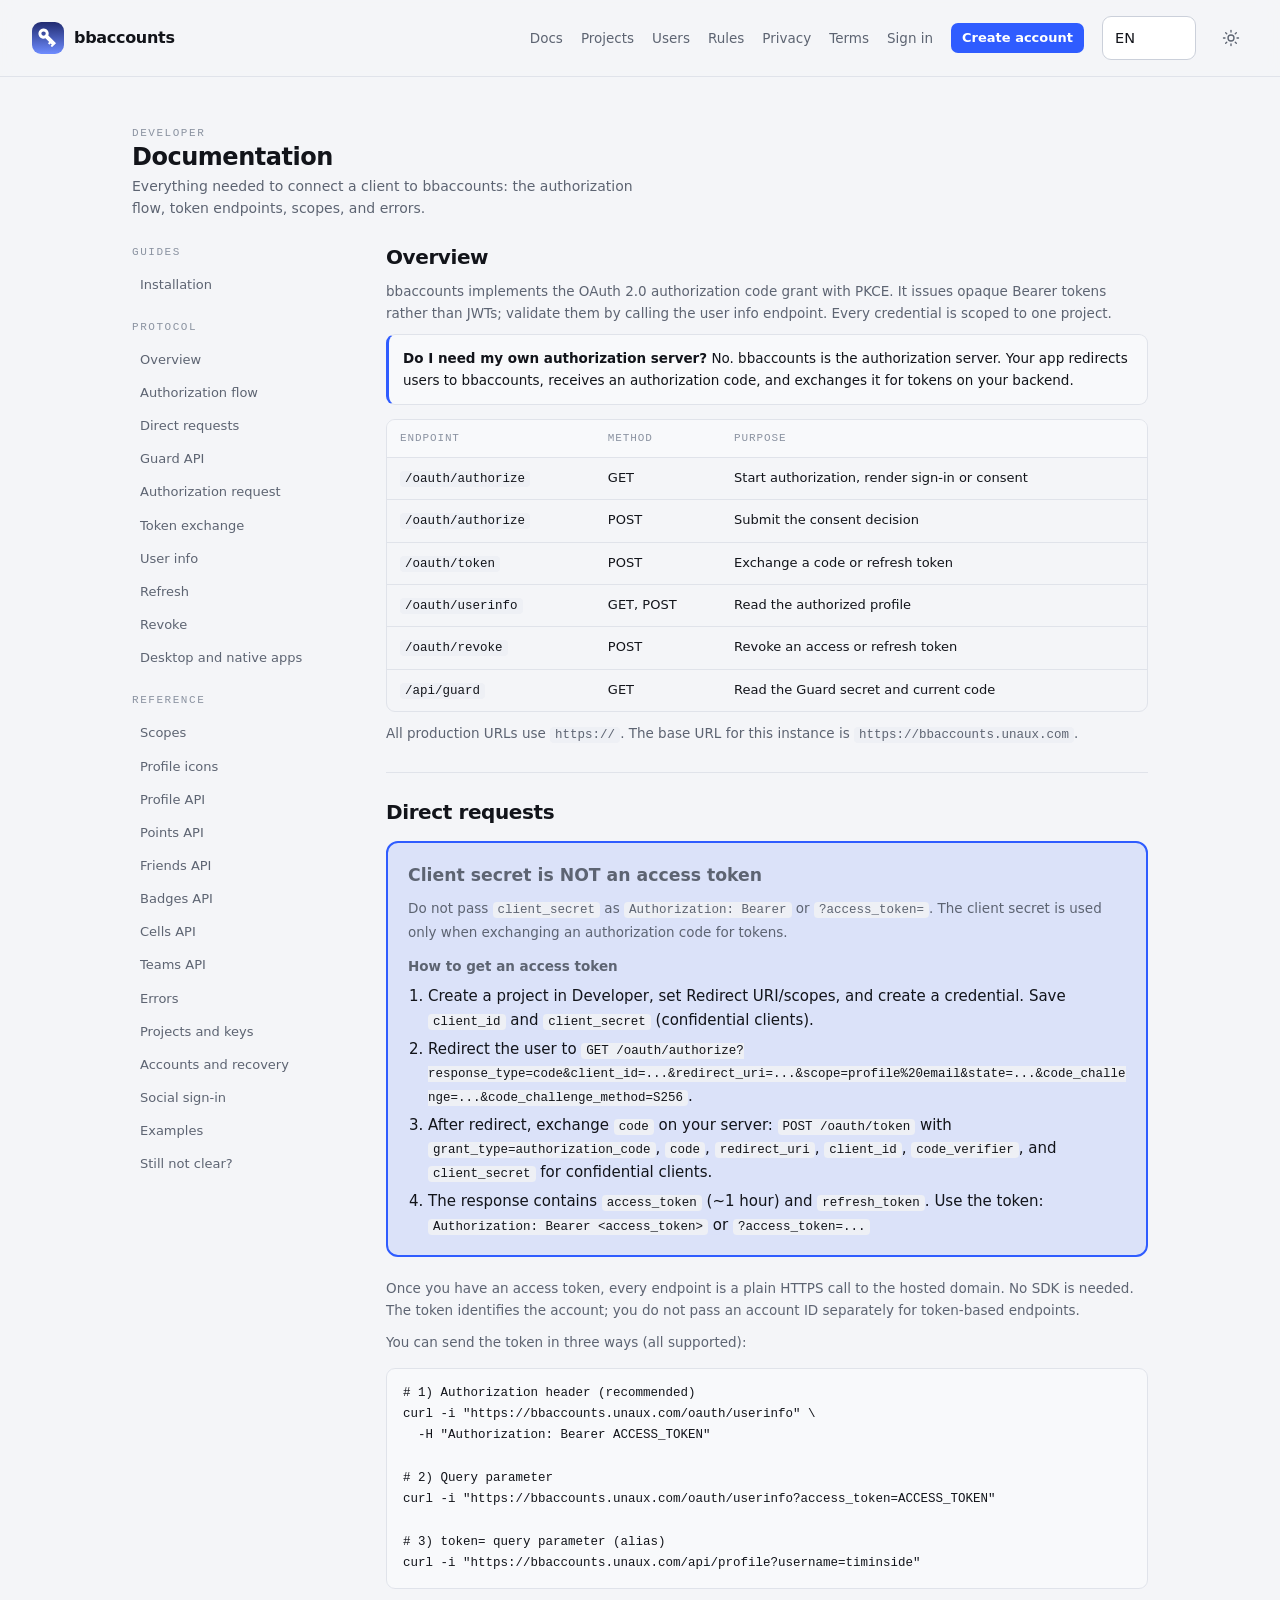
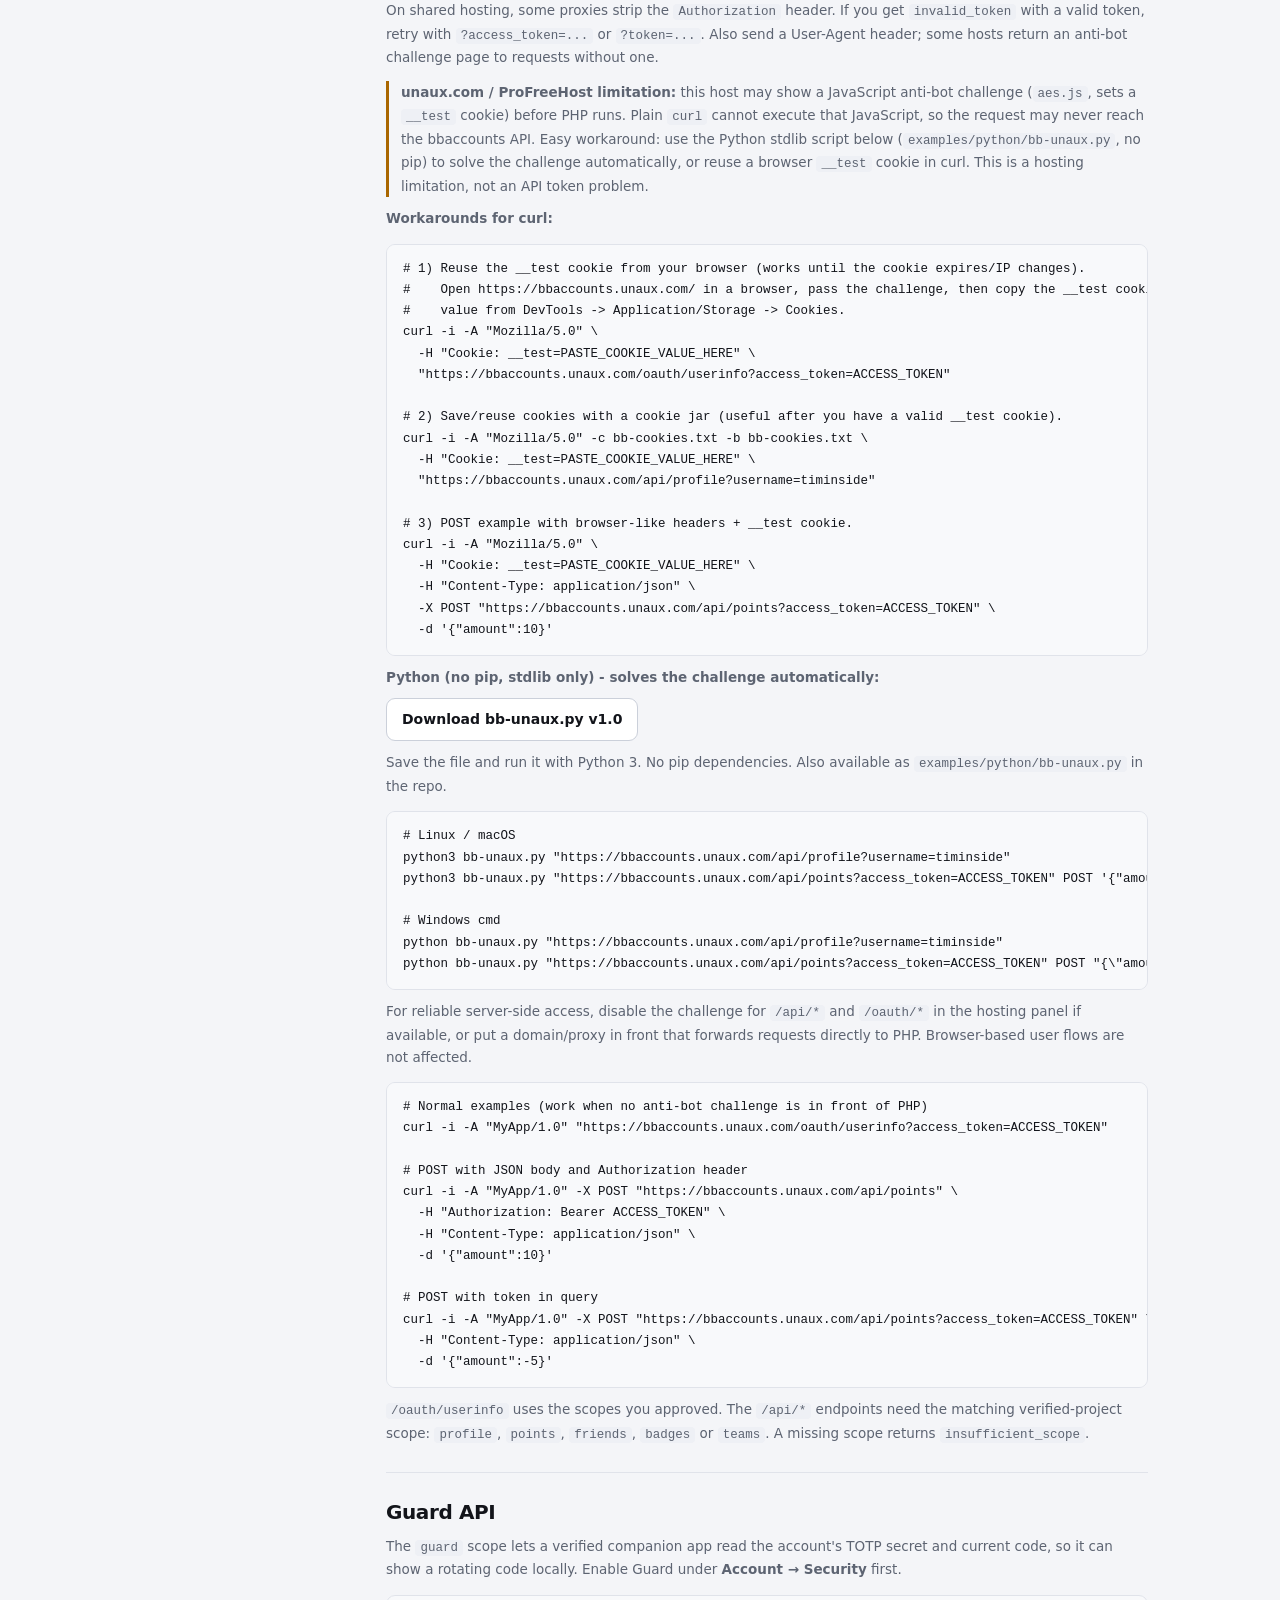
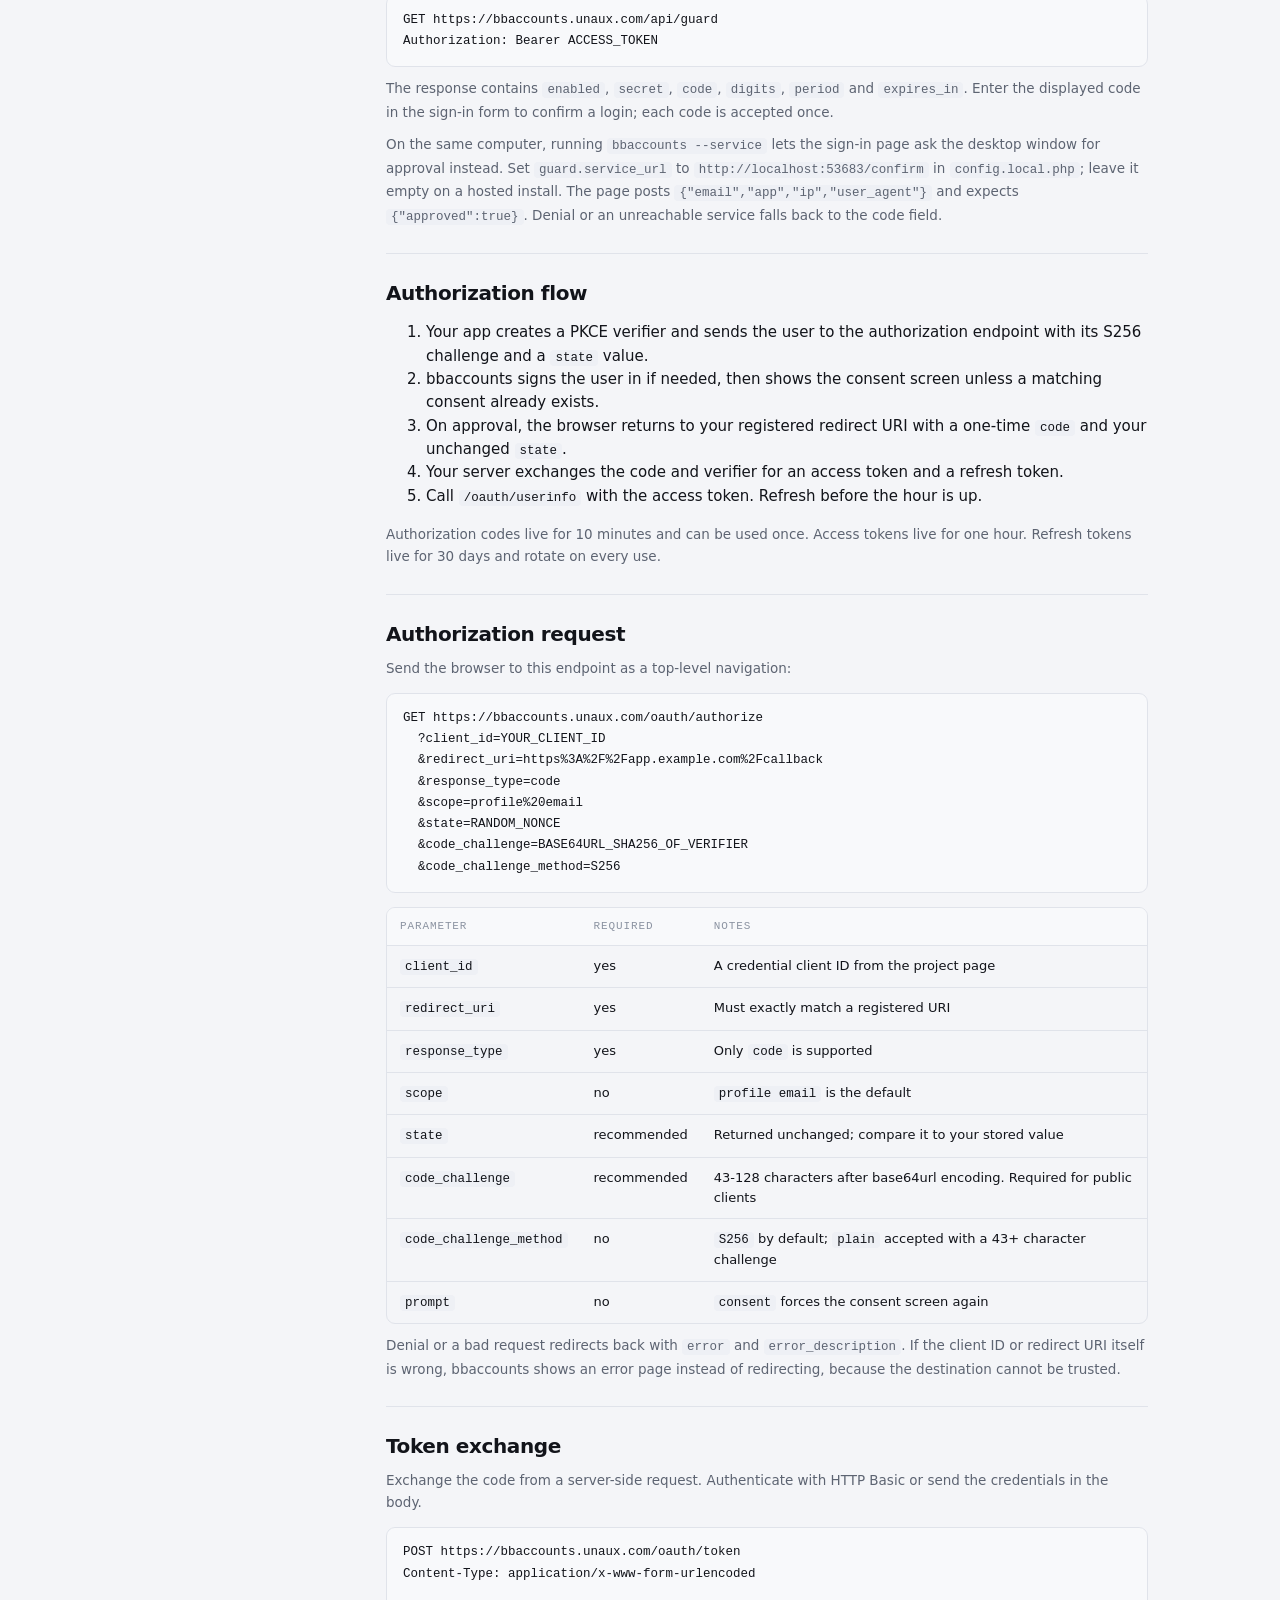
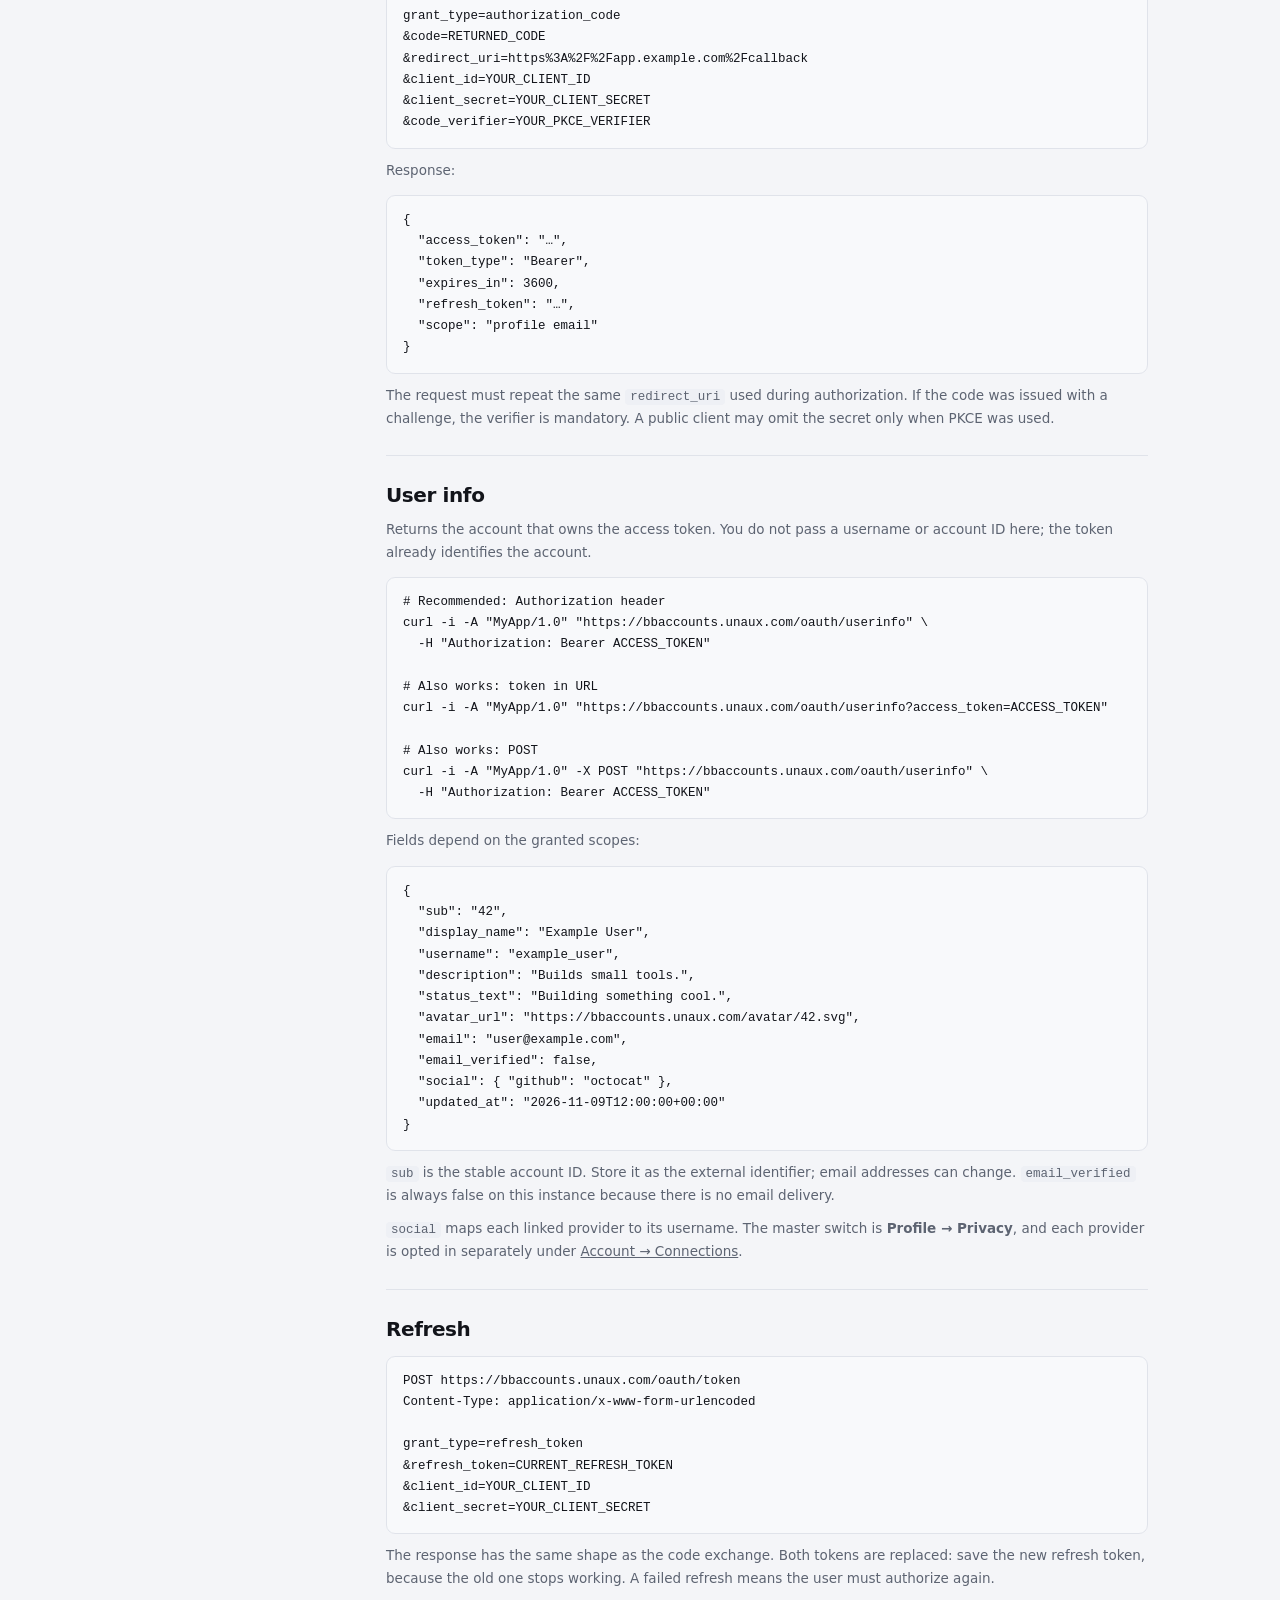
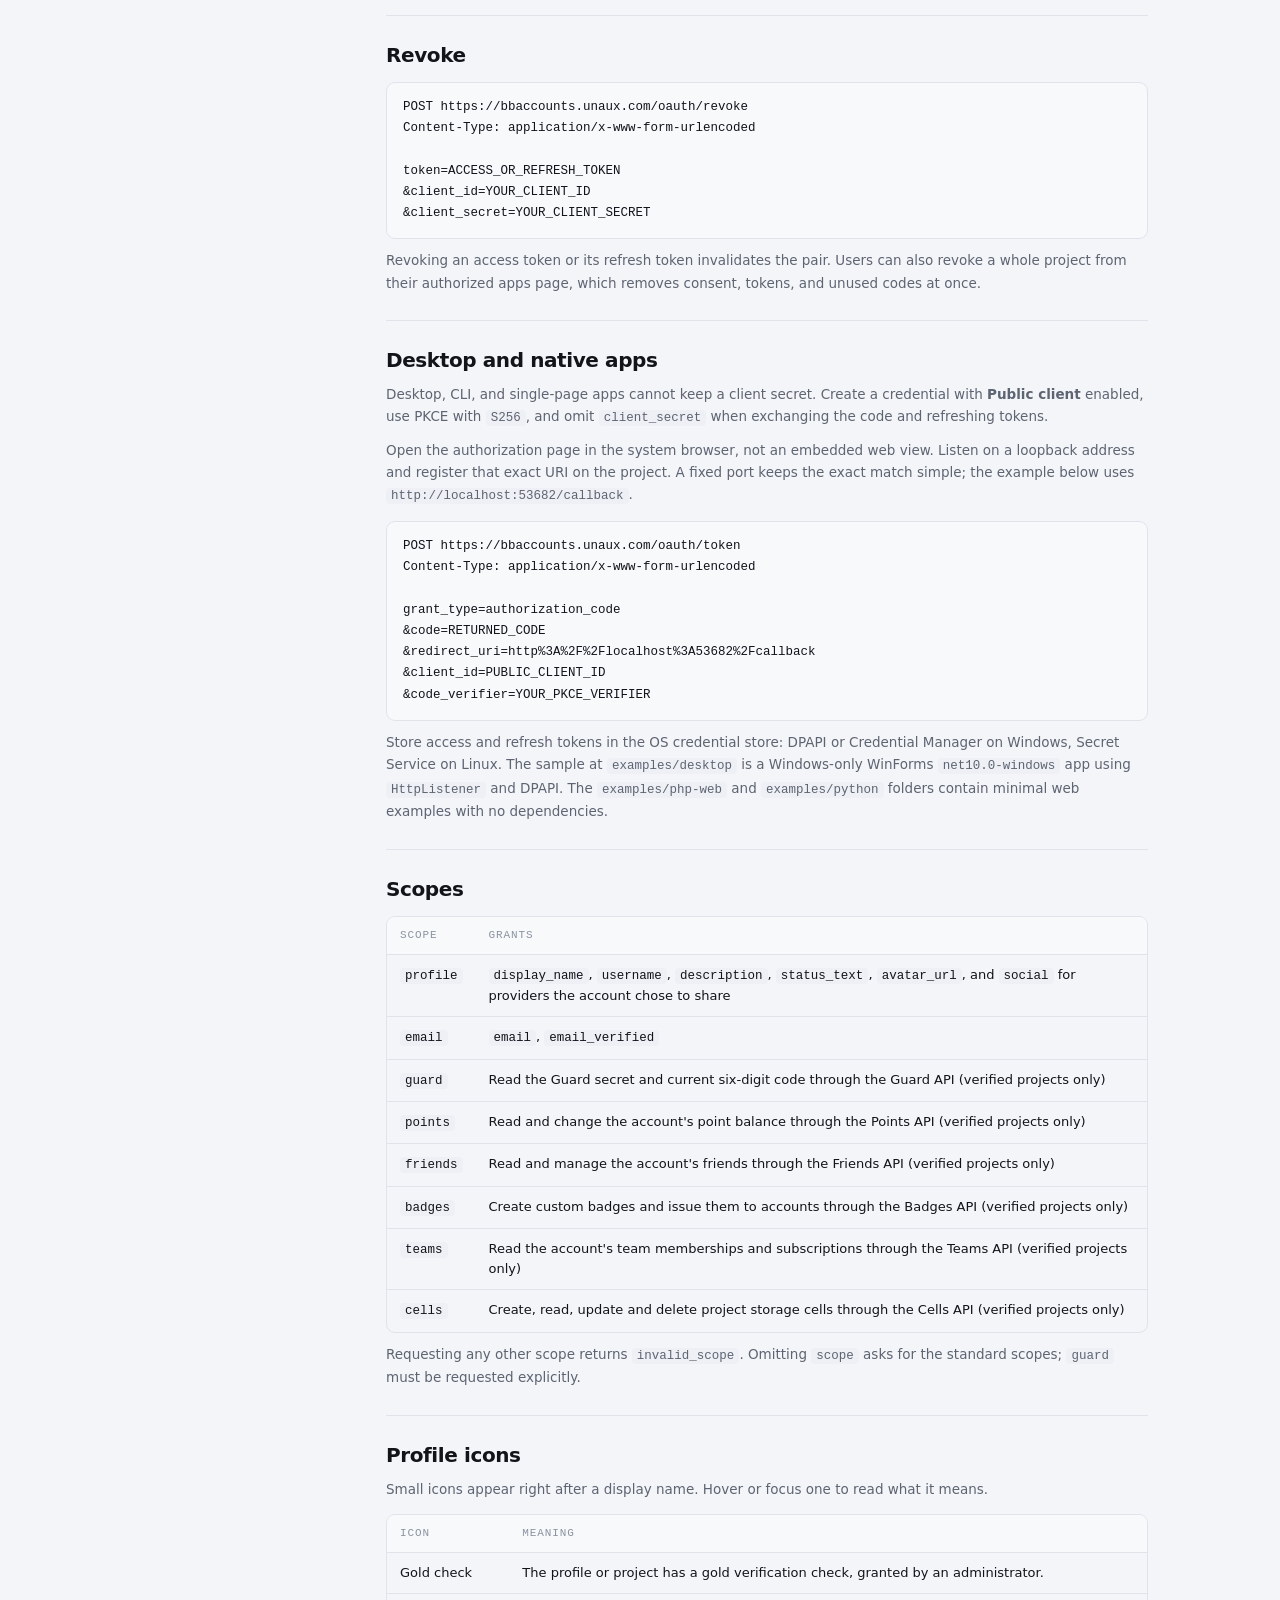
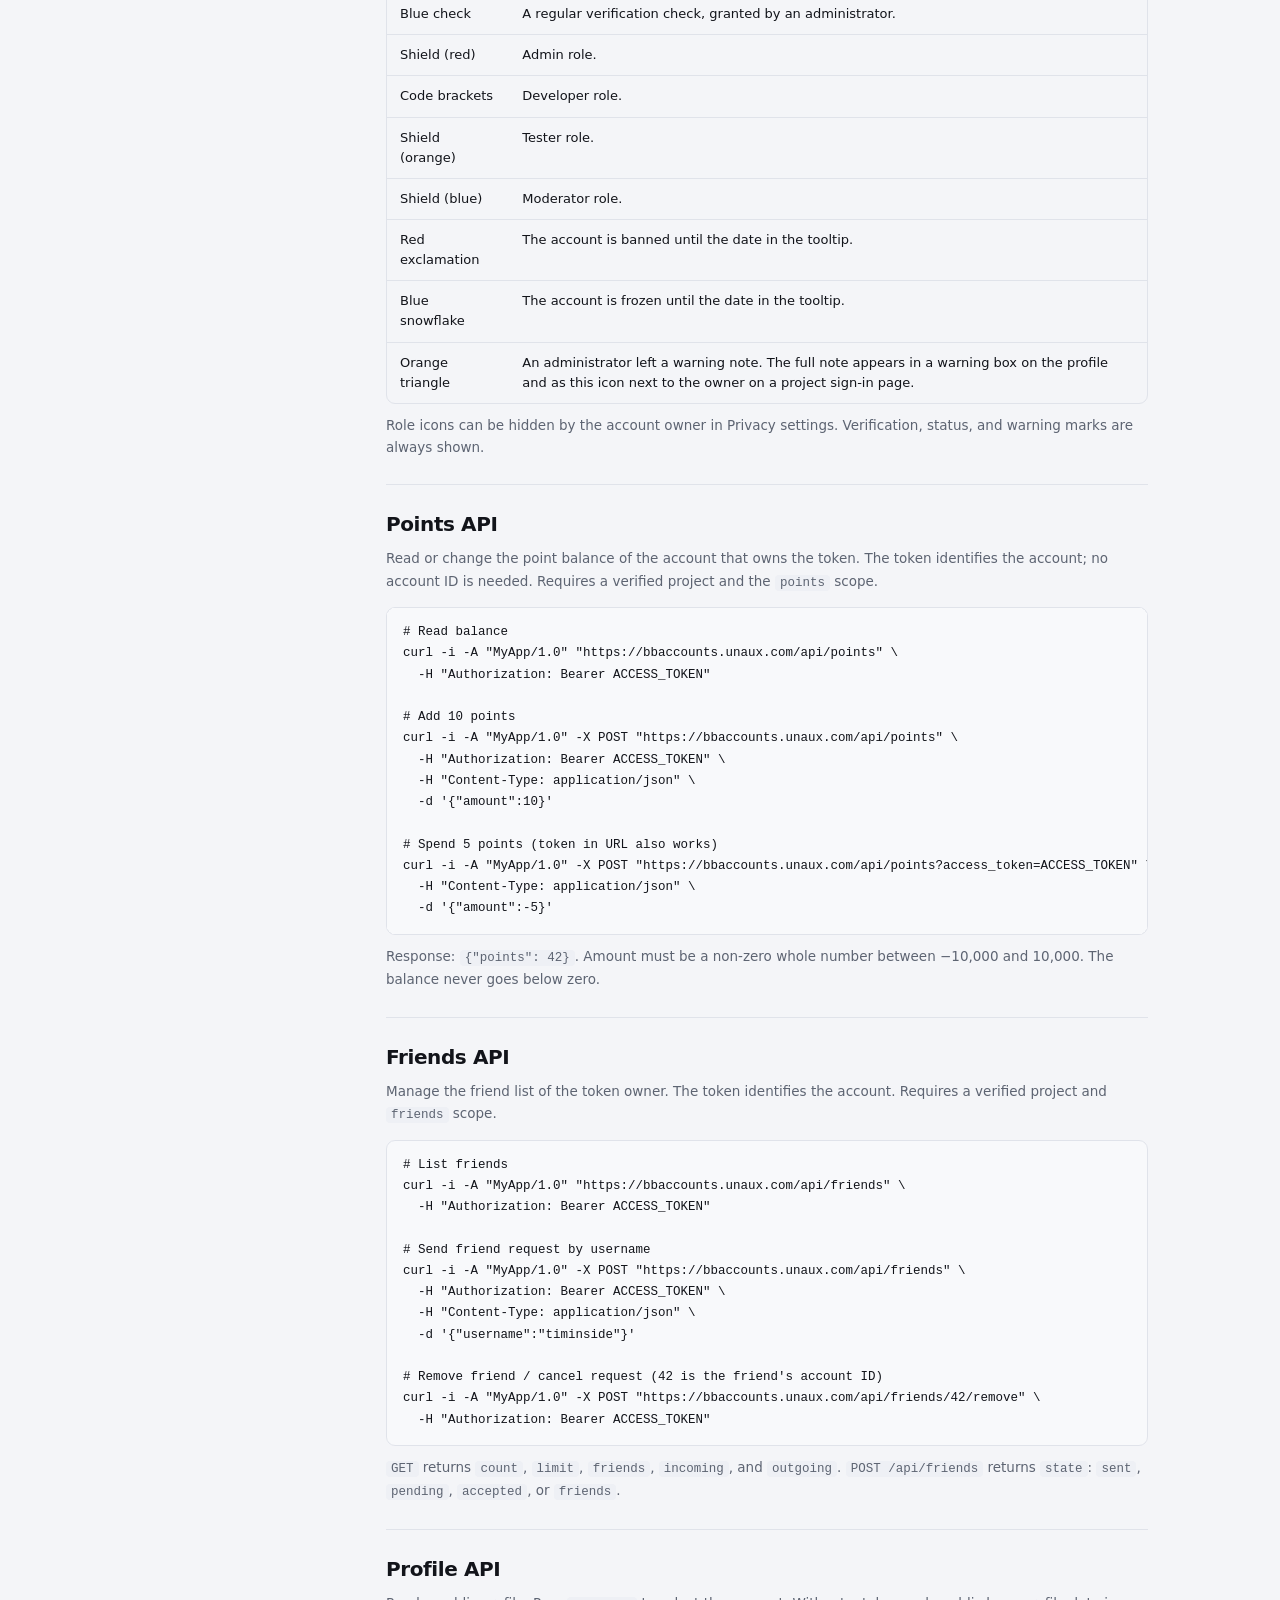
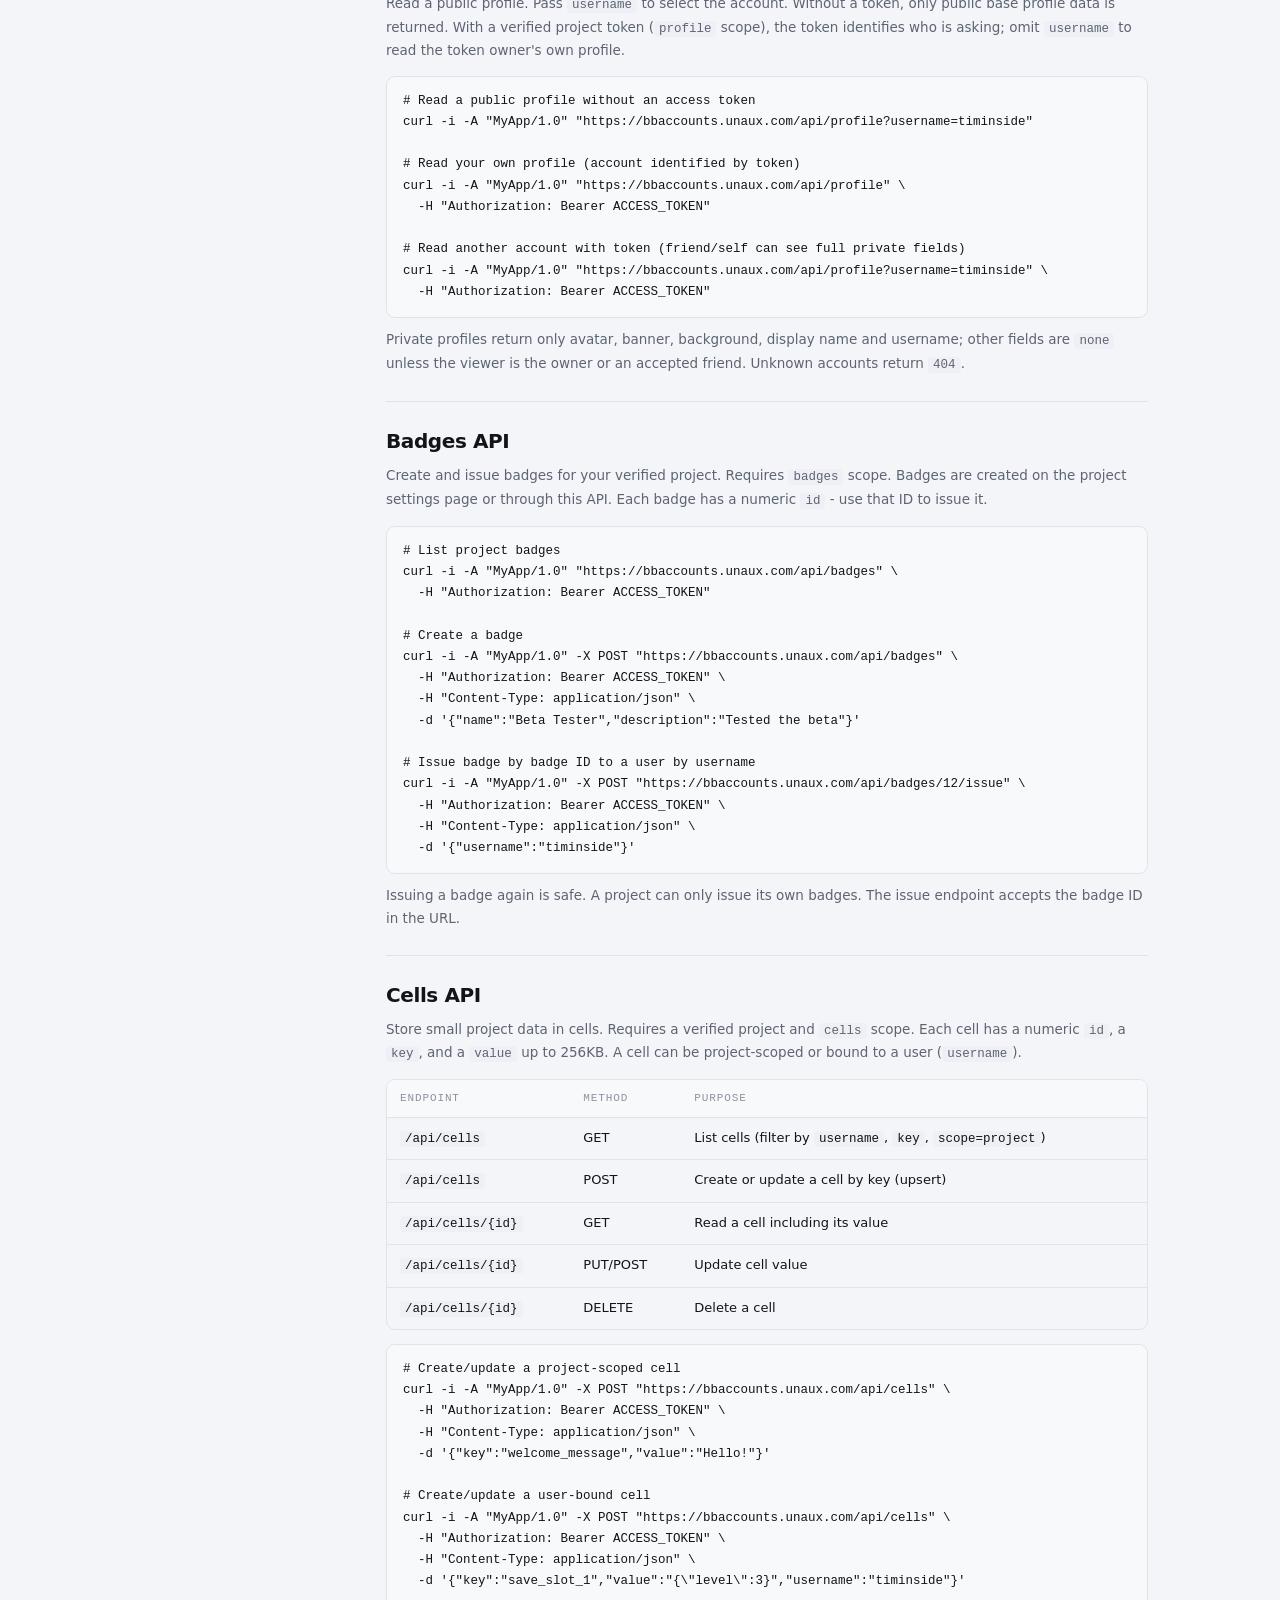
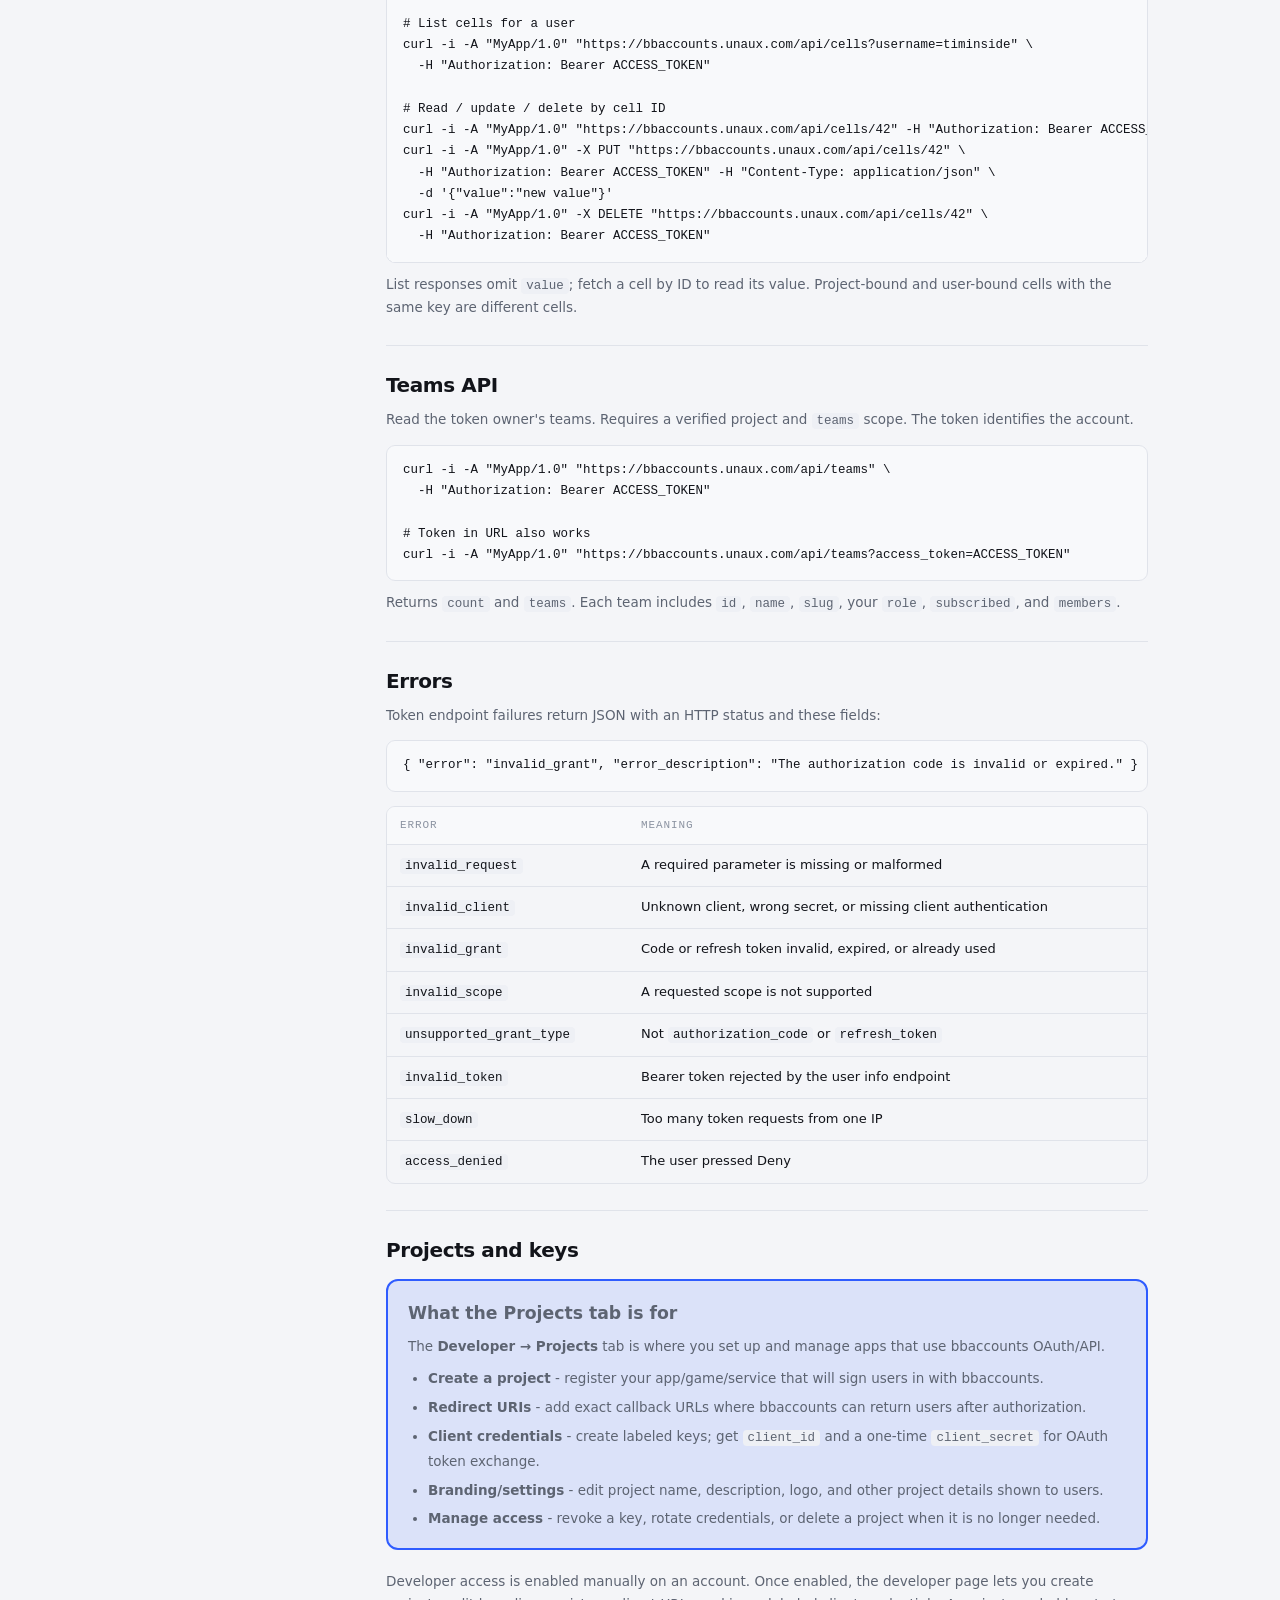
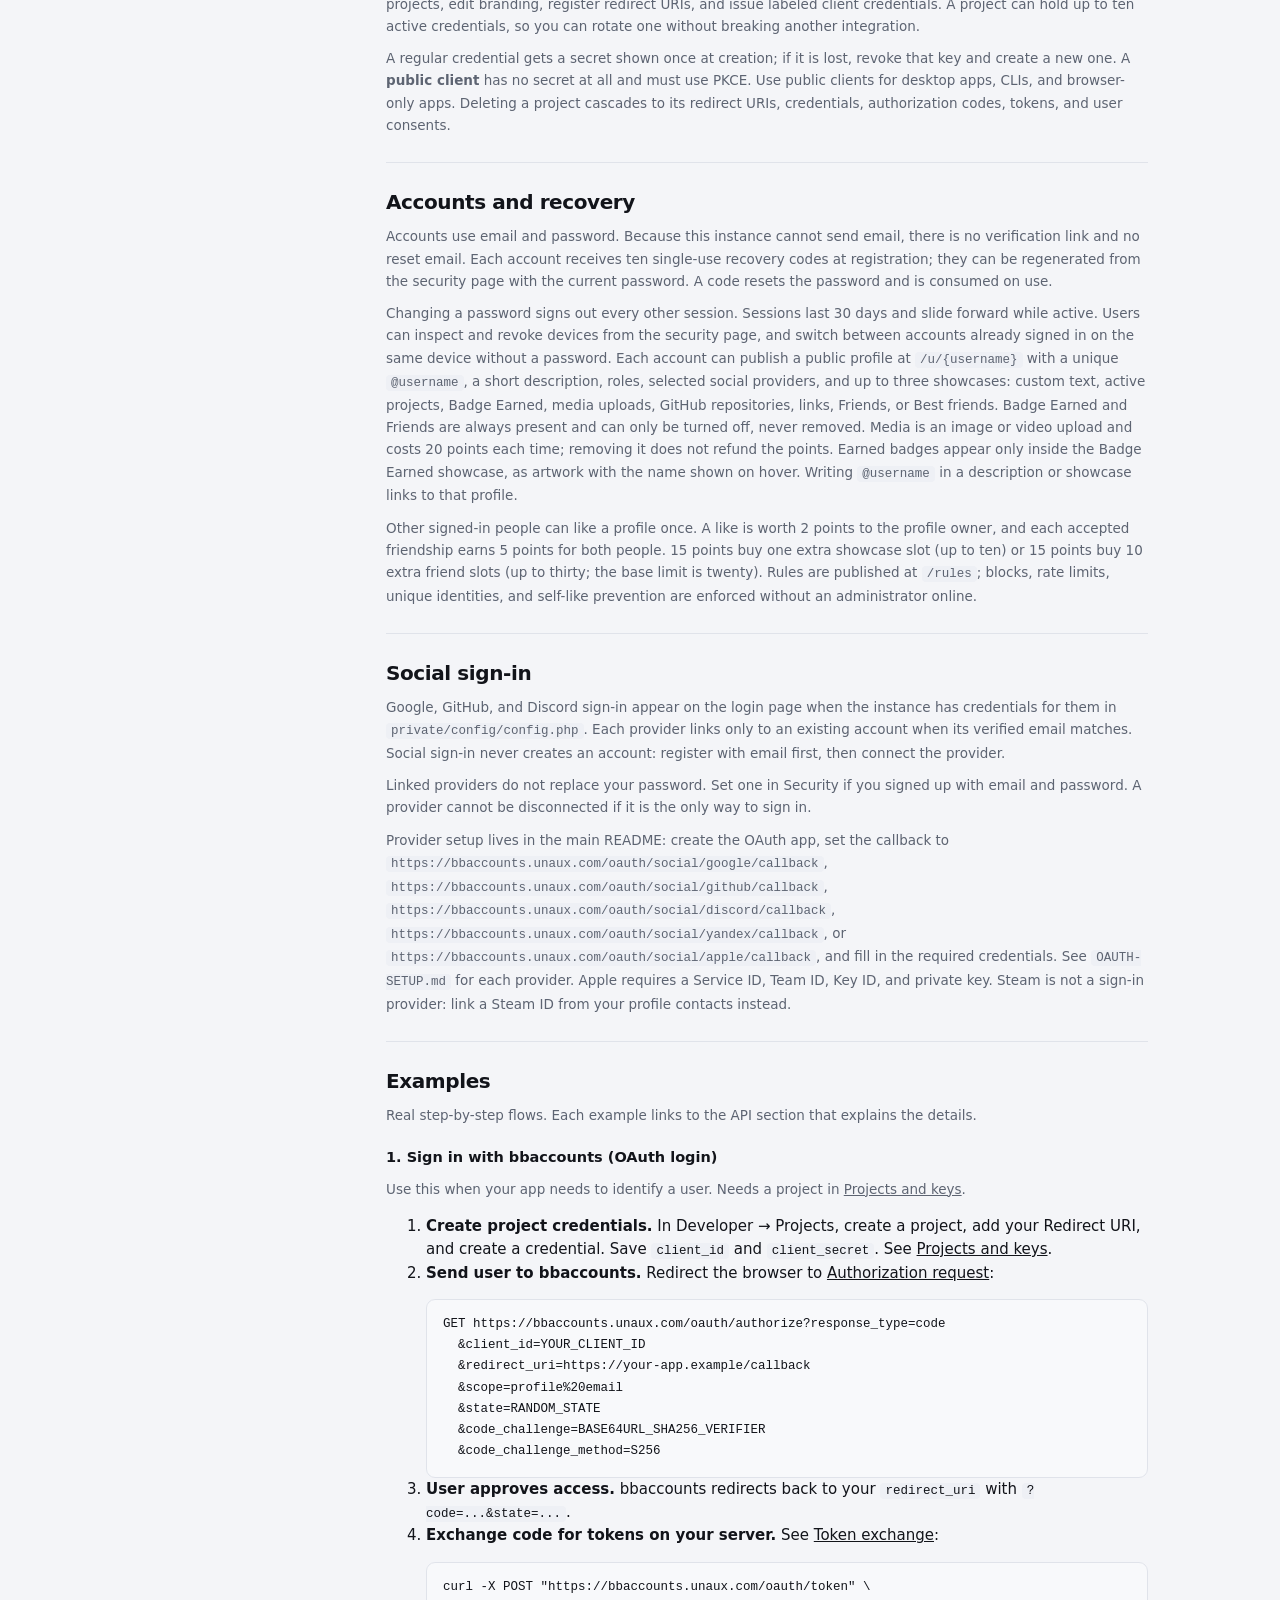
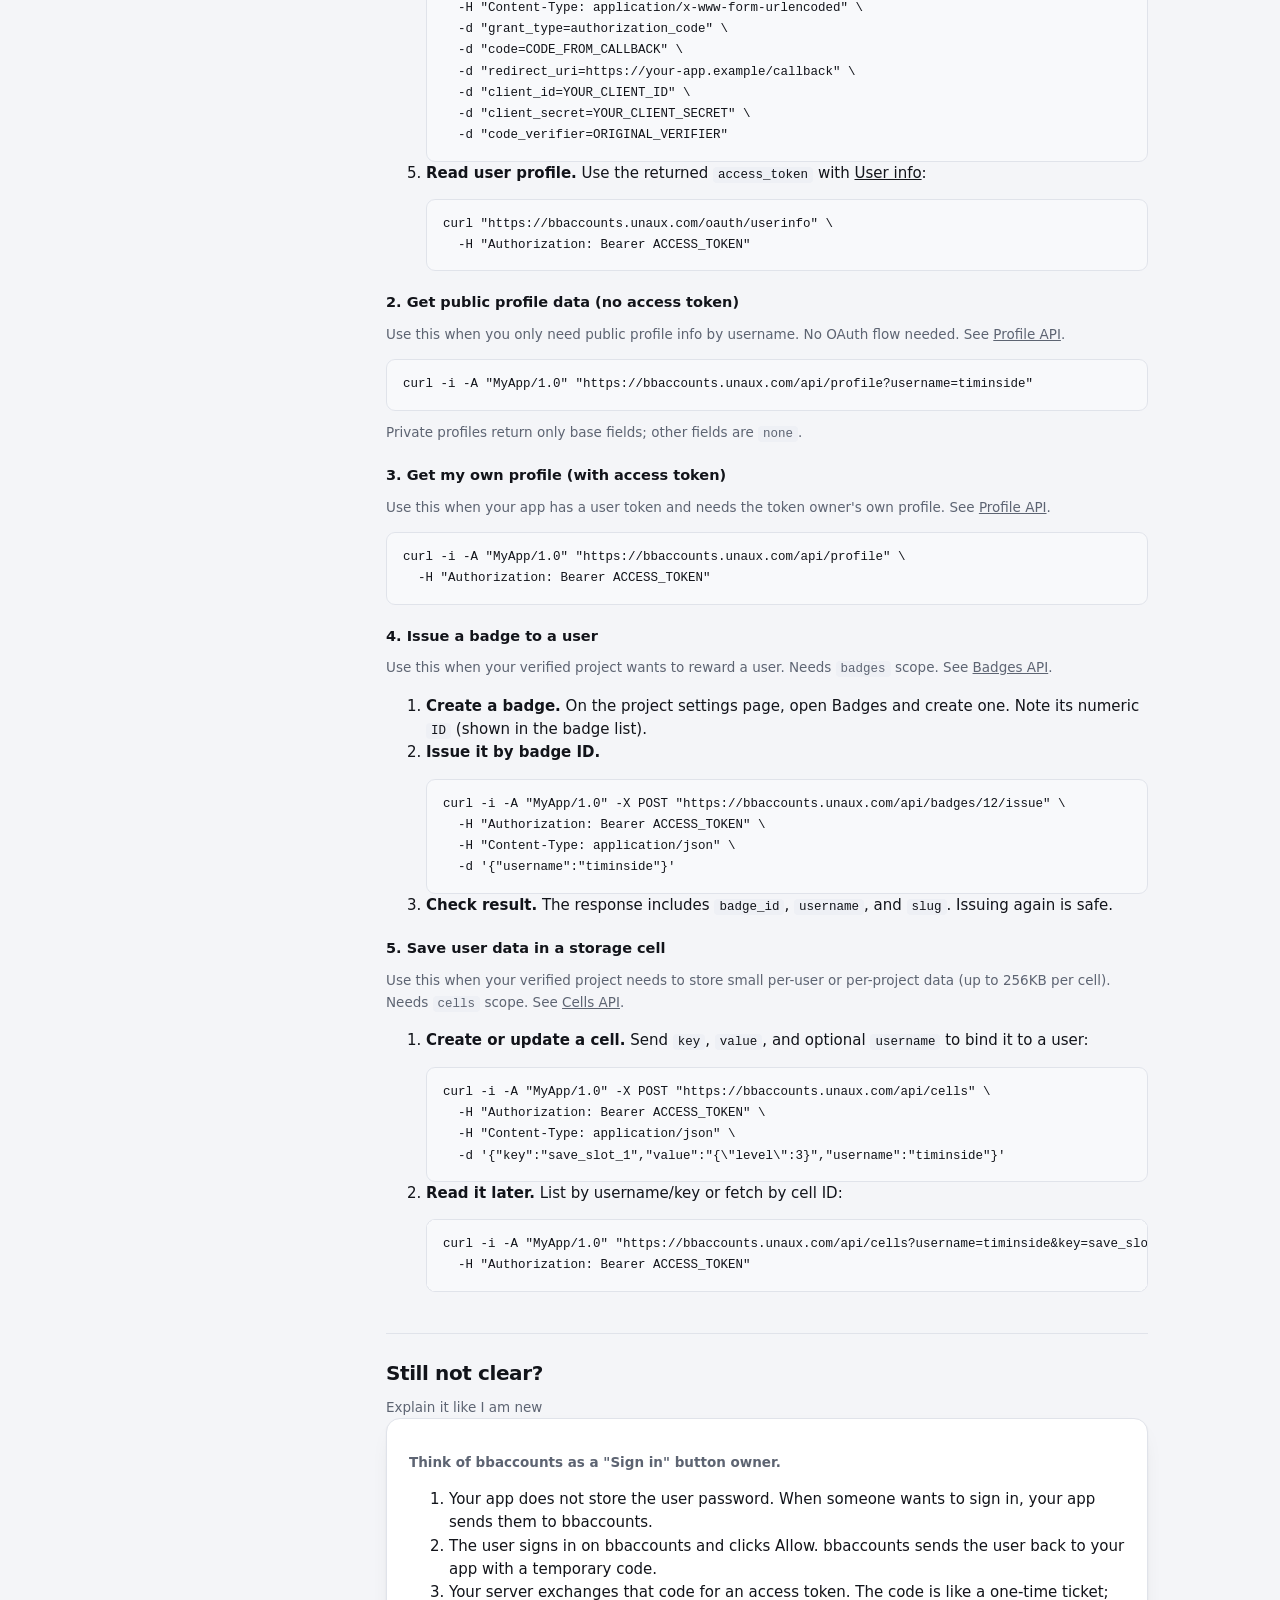
==== commit ab22cd8d: "sync pages from local github-pages" ====
--- a/docs/index.html
+++ b/docs/index.html
@@ -30,8 +30,8 @@
                                 <label class="lang-select-wrap" title="Language">
             <span class="sr-only">Language</span>
             <select class="lang-select" onchange="if(this.value)location.href=this.value">
-                <option value="docs.html"  selected>EN</option>
-                <option value="docs.ru.html"  >RU · Beta</option>
+                <option value="index.html"  selected>EN</option>
+                <option value="index.ru.html"  >RU · Beta</option>
             </select>
         </label>
                         <button class="icon-btn" type="button" data-theme-toggle aria-label="Change theme" title="Change theme">
@@ -291,6 +291,7 @@
   "display_name": "Example User",
   "username": "example_user",
   "description": "Builds small tools.",
+  "status_text": "Building something cool.",
   "avatar_url": "https://bbaccounts.unaux.com/avatar/42.svg",
   "email": "user@example.com",
   "email_verified": false,
@@ -352,7 +353,7 @@
                 <table>
                     <thead><tr><th>Scope</th><th>Grants</th></tr></thead>
                     <tbody>
-                        <tr><td><code>profile</code></td><td><code>display_name</code>, <code>username</code>, <code>description</code>, <code>avatar_url</code>, and <code>social</code> for providers the account chose to share</td></tr>
+                        <tr><td><code>profile</code></td><td><code>display_name</code>, <code>username</code>, <code>description</code>, <code>status_text</code>, <code>avatar_url</code>, and <code>social</code> for providers the account chose to share</td></tr>
                         <tr><td><code>email</code></td><td><code>email</code>, <code>email_verified</code></td></tr>
                         <tr><td><code>guard</code></td><td>Read the Guard secret and current six-digit code through the Guard API (verified projects only)</td></tr>
                         <tr><td><code>points</code></td><td>Read and change the account&#039;s point balance through the Points API (verified projects only)</td></tr>
--- a/assets/css/app.css
+++ b/assets/css/app.css
@@ -1542,6 +1542,8 @@
 
 .showcase-grid {
     display: grid;
+    position: relative;
+    z-index: 0;
     grid-template-columns: repeat(4, minmax(0, 1fr));
     gap: 16px;
     margin-top: 20px;
@@ -1553,7 +1555,7 @@
 .showcase-card-wide { grid-column: 1 / -1; }
 .showcase-body { color: var(--muted); font-size: 14px; white-space: pre-line; overflow-wrap: anywhere; }
 .showcase-card .card-head h2 { overflow-wrap: anywhere; }
-.profile-top { display: grid; gap: 20px; align-items: stretch; }
+.profile-top { display: grid; gap: 20px; align-items: stretch; position: relative; z-index: 50; }
 .showcase-row-actions { display: flex; flex-wrap: wrap; align-items: center; justify-content: flex-end; gap: 8px; }
 .showcase-width-form { display: flex; align-items: center; gap: 6px; }
 .showcase-width-form select { width: auto; }
@@ -1754,7 +1756,7 @@
 .level-info strong { color: var(--text); }
 .provider-mark-wrap { width: 36px; height: 36px; display: grid; place-items: center; border: 1px solid var(--line); border-radius: 10px; background: var(--surface-2); flex: none; }
 
-.profile-card { overflow: visible; }
+.profile-card { overflow: visible; position: relative; z-index: 30; }
 .profile-card .card-body { position: relative; }
 .profile-actions { position: absolute; top: 16px; right: 22px; z-index: 5; margin: 0; }
 .profile-actions-left { left: 22px; right: auto; }
@@ -1763,7 +1765,7 @@
 .profile-banner img { width: 100%; height: 100%; object-fit: cover; display: block; }
 .profile-banner.has-blur { background: var(--surface-2); }
 .profile-banner.has-blur img { filter: blur(var(--profile-blur, 0px)); transform: scale(calc(1.08 + (var(--profile-blur, 0px) / 70))); transform-origin: center; }
-.profile-banner + .card-body { position: relative; z-index: 1; }
+.profile-banner + .card-body { position: relative; z-index: 20; }
 .profile-banner + .card-body .profile-head { align-items: flex-start; }
 .profile-banner + .card-body .profile-head > .avatar { position: relative; z-index: 1; margin-top: -48px; border: 4px solid var(--surface); background: var(--surface); }
 .profile-banner-preview { width: 100%; max-height: 160px; object-fit: cover; border-radius: 12px; border: 1px solid var(--line); display: block; }
@@ -1789,6 +1791,21 @@
 .studio-showcase-head { display: flex; flex-wrap: wrap; gap: 8px; align-items: baseline; margin-bottom: 10px; }
 .studio-subform { margin-top: 12px; border-top: 1px solid var(--line); padding-top: 12px; }
 .studio-avatar-wrap { position: relative; flex: none; }
+.profile-status-edit > summary::-webkit-details-marker { display: none; }
+.profile-status-edit > summary::marker { content: ""; }
+.profile-status-bubble--view:hover,
+.profile-status-bubble--view:focus-within,
+.profile-status-bubble--toggle:hover,
+.profile-status-bubble--toggle:focus-within,
+.profile-status-edit:hover .profile-status-bubble--toggle,
+.profile-status-edit[open] .profile-status-bubble--toggle { white-space: normal !important; max-width: 320px !important; min-width: 180px !important; align-items: flex-end !important; }
+.profile-status-bubble--view:hover .profile-status-text,
+.profile-status-bubble--view:focus-within .profile-status-text,
+.profile-status-bubble--toggle:hover .profile-status-text,
+.profile-status-bubble--toggle:focus-within .profile-status-text,
+.profile-status-edit:hover .profile-status-text,
+.profile-status-edit:focus-within .profile-status-text,
+.profile-status-edit[open] .profile-status-text { display: inline !important; max-width: 260px !important; overflow: visible !important; text-overflow: unset !important; white-space: normal !important; overflow-wrap: anywhere; }
 .studio-edit-button { position: absolute; top: 0; right: 0; width: 28px; height: 28px; display: grid; place-items: center; border: 1px solid var(--line); border-radius: 8px; background: var(--surface-2); color: var(--accent); cursor: pointer; }
 .studio-edit-button svg { width: 15px; height: 15px; }
 .profile-banner .studio-edit-button { top: 10px; right: 10px; }
